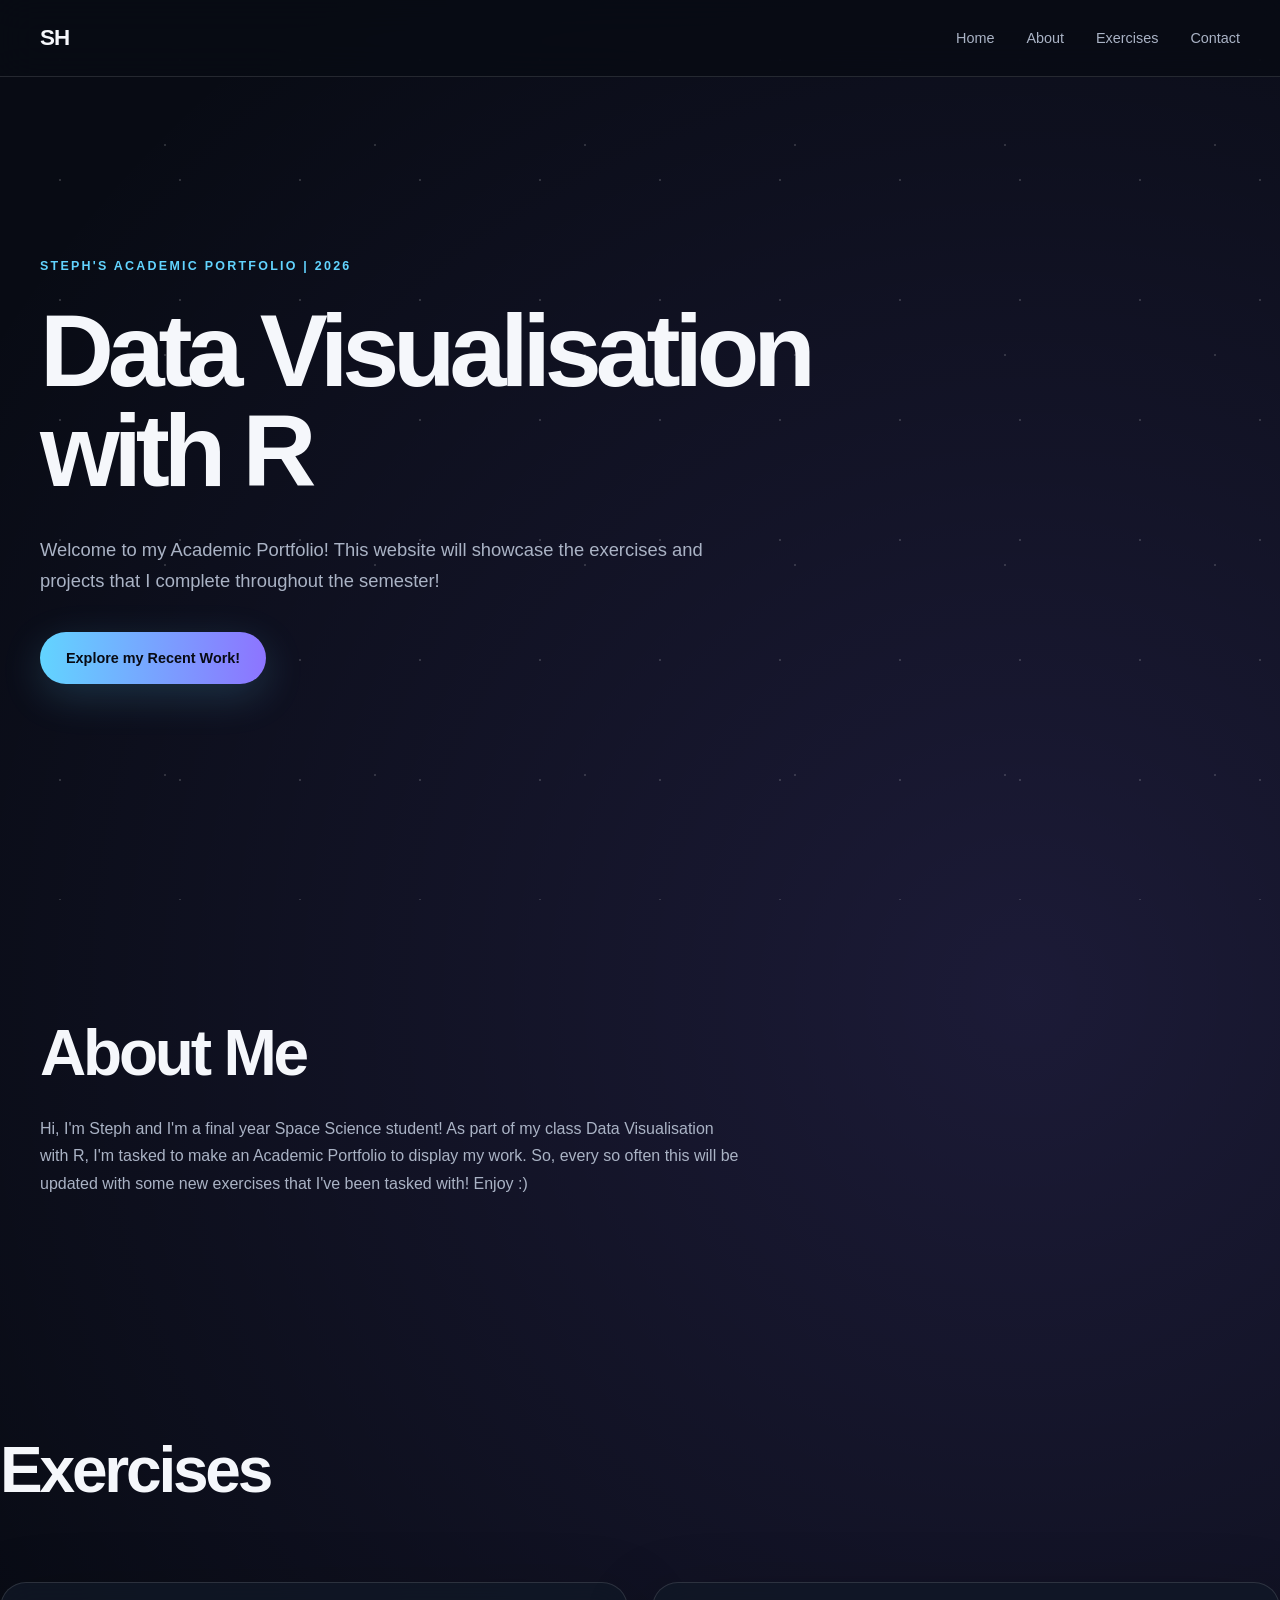
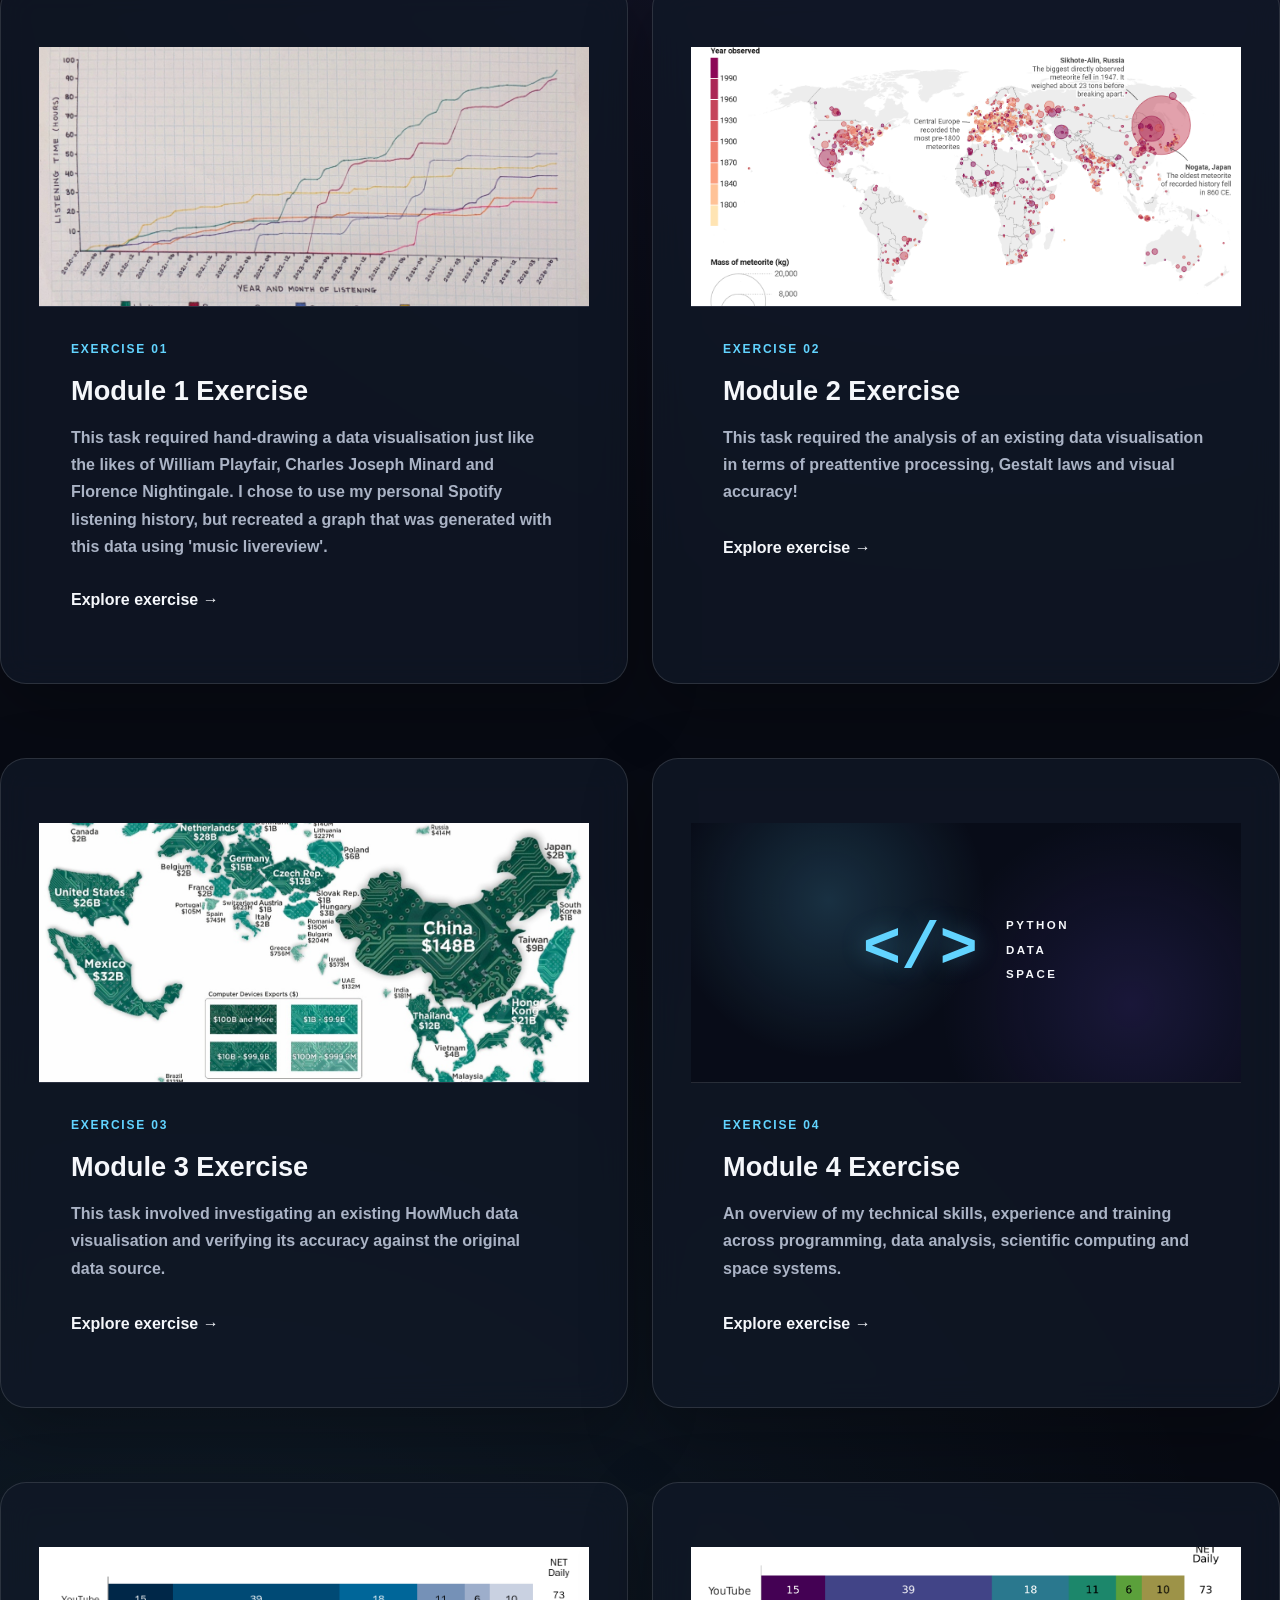
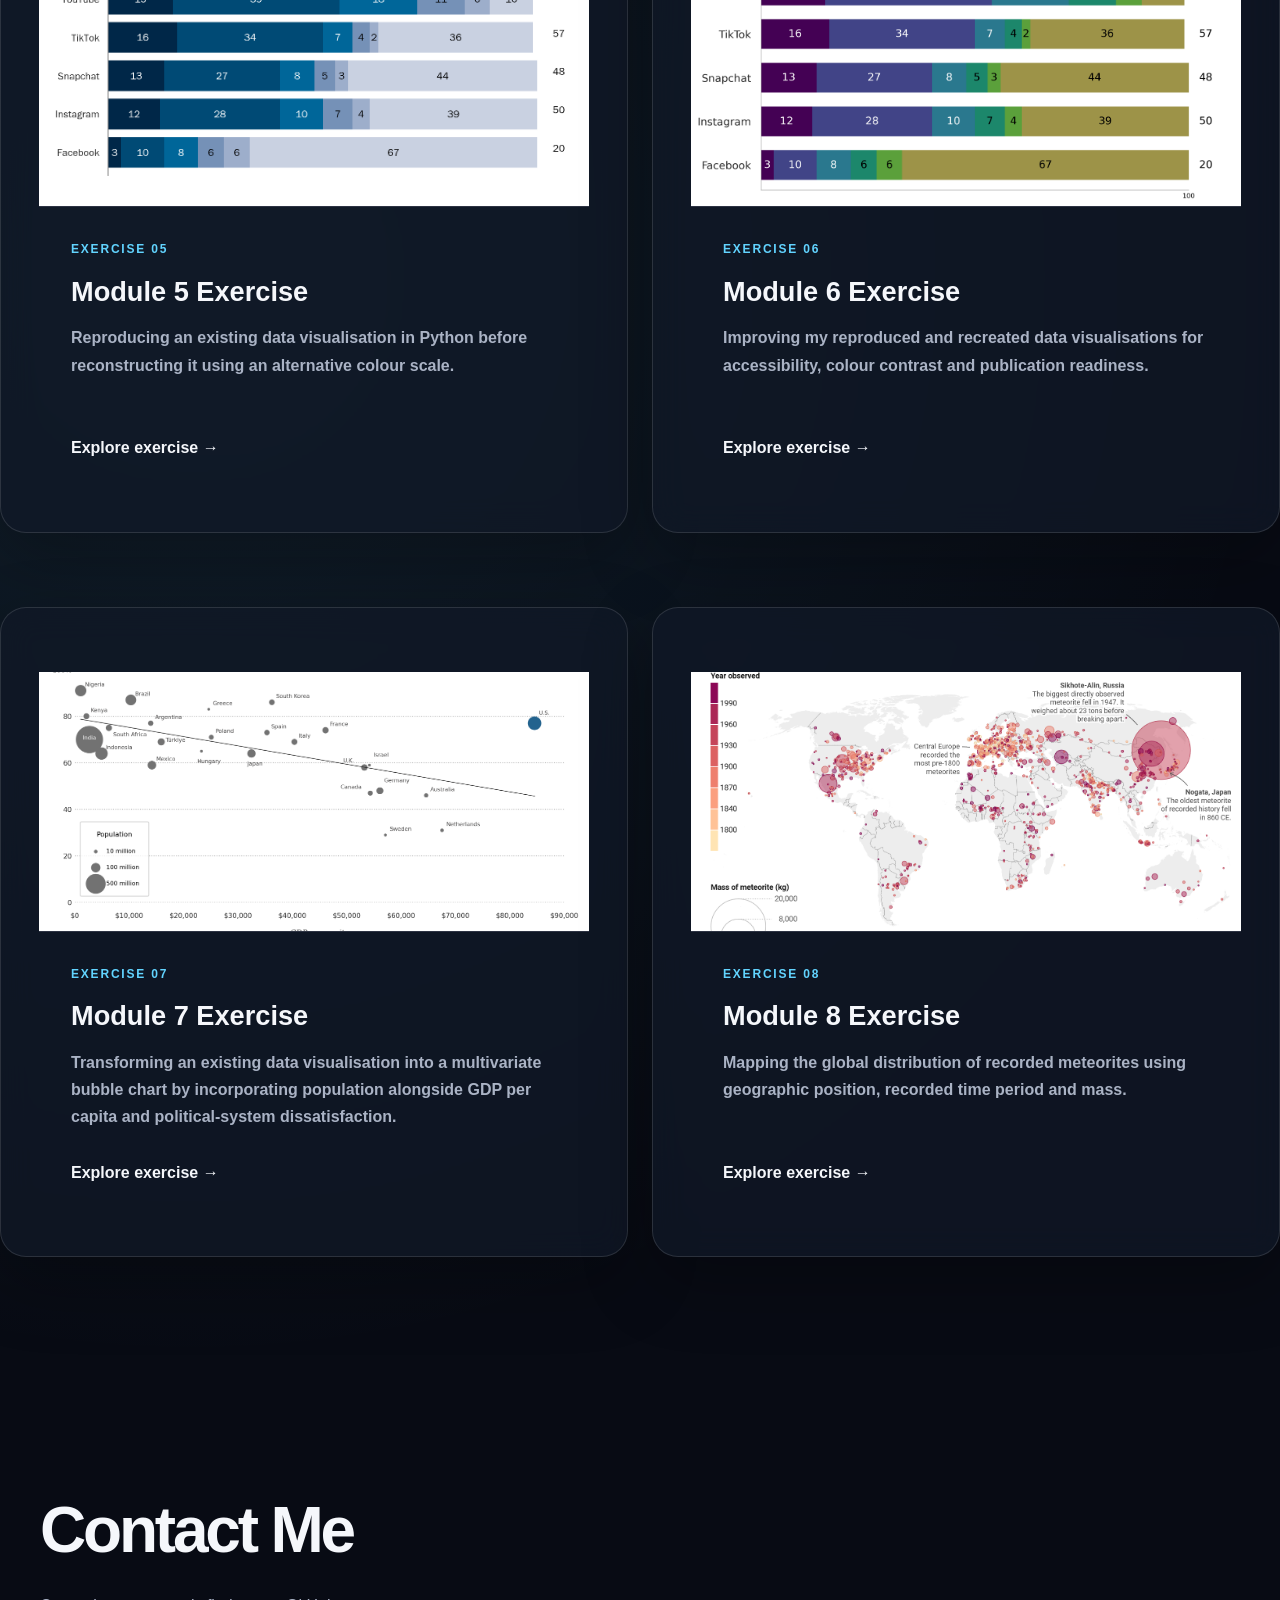
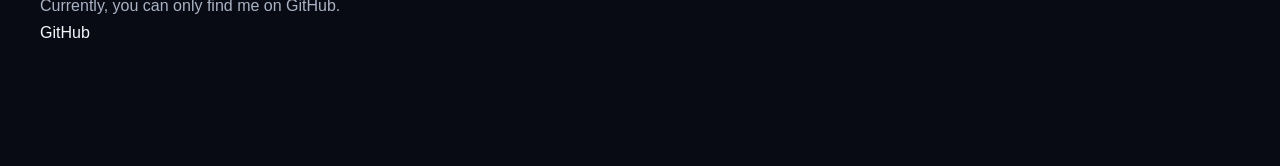
==== index.html @ d95fefd2 "fixing preview images" ====
<!DOCTYPE html>
<html lang="en">
    <head>
        <meta charset="UTF-8">

        <meta 
            name="viewport"
            content="width=device-width, initial-scale=1.0"
        >

        <meta
            name="description"
            content="Stephanie Hensley's academic portfolio"
        >

        <title>Stephanie Hensley | Academic Portfolio</title>

        <link rel="stylesheet" href="style.css">
    </head>

    <body>
        <header>
            <nav class="container">
                <a class="logo" href="#home">
                    SH <span></span>
                </a>

                <ul>
                    <li>
                        <a href="#home">Home</a>
                    </li>

                    <li>
                        <a href="#about">About</a>
                    </li>

                    <li>
                        <a href="#exercises">Exercises</a>
                    </li>

                    <li>
                        <a href="#contact">Contact</a>
                    </li>
                </ul>
            </nav>
        </header>

        <main>

            <section id="home" class="hero">
                <div class="container">
                    <p class="eyebrow">
                        Steph's Academic Portfolio | 2026
                    </p>

                    <h1>Data Visualisation with R</h1>
                    
                    <p class="hero-description">
                        Welcome to my Academic Portfolio! This website will showcase the exercises and projects that I complete throughout the semester!
                    </p>

                    <a class="primary-button" href="#exercises">
                        Explore my Recent Work!
                    </a>
                </div>
            </section>

            <section id="about">
                <div class="container">
                    <h2>About Me</h2>

                    <p>
                        Hi, I'm Steph and I'm a final year Space Science student! As part of my class
                        Data Visualisation with R, I'm tasked to make an Academic Portfolio to display
                        my work. So, every so often this will be updated with some new exercises that
                        I've been tasked with! Enjoy :)
                    </p>
                </div>
            </section>

            
            <section id="exercises">
                <h2 class="exercise-heading">
                    Exercises
                </h2>
                
                <div class="exercise-grid">

                    <article class="exercise-card">
                        <a
                            class="exercise-card-link"
                            href="exercises/exercise-one.html"
                        >
                            <div class="exercise-preview preview-one">
                                <img src="images/Drawn_Visualisation.jpg">
                            </div>

                            <div class="exercise-content">
                                <p class="exercise-number">
                                    Exercise 01
                                </p>

                                <h3>Module 1 Exercise</h3>

                                <p>
                                    This task required hand-drawing a data visualisation just like the likes of
                                    William Playfair, Charles Joseph Minard and Florence Nightingale. I chose to
                                    use my personal Spotify listening history, but recreated a graph that was
                                    generated with this data using 'music livereview'. 
                                </p>

                                <span class="exercise-link">
                                    Explore exercise →
                                </span>
                            </div>
                        </a>
                    </article>


                    <article class="exercise-card">
                        <a
                            class="exercise-card-link"
                            href="exercises/exercise-two.html"
                        >
                            <div class="exercise-preview preview-two">
                                <img src="images/Meteor_Map_Screenshot.png">
                            </div>

                            <div class="exercise-content">
                                <p class="exercise-number">
                                    Exercise 02
                                </p>

                                <h3>Module 2 Exercise</h3>

                                <p>
                                    This task required the analysis of an existing
                                    data visualisation in terms of preattentive processing,
                                    Gestalt laws and visual accuracy!
                                </p>

                                <span class="exercise-link">
                                    Explore exercise →
                                </span>
                            </div>
                        </a>
                    </article>
                    <article class="exercise-card">
                        <a
                            class="exercise-card-link"
                            href="exercises/exercise-three.html"
                        >
                            <div class="exercise-preview preview-three">
                                <img
                                    src="images/HowMuchDV.png"
                                    alt="Preview of the HowMuch data visualisation"
                                >
                            </div>

                            <div class="exercise-content">
                                <p class="exercise-number">
                                    Exercise 03
                                </p>

                                <h3>
                                    Module 3 Exercise
                                </h3>

                                <p>
                                    This task involved investigating an existing
                                    HowMuch data visualisation and verifying its
                                    accuracy against the original data source.
                                </p>

                                <span class="exercise-link">
                                    Explore exercise →
                                </span>
                            </div>
                        </a>
                    </article>
                    <!-- Exercise 04 -->
                    <article class="exercise-card">
                        <a
                            class="exercise-card-link"
                            href="exercises/exercise-four.html"
                        >
                            <div class="exercise-preview preview-four">
                                <div class="skills-preview">
                                    <span class="skills-preview-code">&lt;/&gt;</span>

                                    <div class="skills-preview-text">
                                        <span>PYTHON</span>
                                        <span>DATA</span>
                                        <span>SPACE</span>
                                    </div>
                                </div>
                            </div>

                            <div class="exercise-content">
                                <p class="exercise-number">
                                    Exercise 04
                                </p>

                                <h3>
                                    Module 4 Exercise
                                </h3>

                                <p>
                                    An overview of my technical skills, experience and
                                    training across programming, data analysis, scientific
                                    computing and space systems.
                                </p>

                                <span class="exercise-link">
                                    Explore exercise →
                                </span>
                            </div>
                        </a>
                    </article>
                    <article class="exercise-card">

                        <a
                            class="exercise-card-link"
                            href="exercises/exercise-five.html"
                        >

                            <div class="exercise-preview preview-five">

                                <img
                                    src="images/PEW_original.png"
                                    alt="Preview of my Module 5 visualisation reproduction"
                                >

                            </div>


                            <div class="exercise-content">

                                <p class="exercise-number">
                                    Exercise 05
                                </p>

                                <h3>
                                    Module 5 Exercise
                                </h3>

                                <p>
                                    Reproducing an existing data visualisation in Python
                                    before reconstructing it using an alternative colour
                                    scale.
                                </p>

                                <span class="exercise-link">
                                    Explore exercise →
                                </span>

                            </div>

                        </a>

                    </article>

                    <!-- Exercise 06 -->

                    <article class="exercise-card">

                        <a
                            class="exercise-card-link"
                            href="exercises/exercise-six.html"
                        >

                            <div class="exercise-preview preview-six">

                                <img
                                    src="images/PEW_recreation_improved.png"
                                    alt="Preview of my improved accessible data visualisation"
                                >

                            </div>


                            <div class="exercise-content">

                                <p class="exercise-number">
                                    Exercise 06
                                </p>

                                <h3>
                                    Module 6 Exercise
                                </h3>

                                <p>
                                    Improving my reproduced and recreated data visualisations
                                    for accessibility, colour contrast and publication readiness.
                                </p>

                                <span class="exercise-link">
                                    Explore exercise →
                                </span>

                            </div>

                        </a>

                    </article>

                    <!-- Exercise 07 -->

                    <article class="exercise-card">

                        <a
                            class="exercise-card-link"
                            href="exercises/exercise-seven.html"
                        >

                            <div class="exercise-preview preview-seven">

                                <img
                                    src="images/master_multivariate.png"
                                    alt="Preview of my multivariate data visualisation"
                                >

                            </div>


                            <div class="exercise-content">

                                <p class="exercise-number">
                                    Exercise 07
                                </p>

                                <h3>
                                    Module 7 Exercise
                                </h3>

                                <p>
                                    Transforming an existing data visualisation into a
                                    multivariate bubble chart by incorporating population
                                    alongside GDP per capita and political-system dissatisfaction.
                                </p>

                                <span class="exercise-link">
                                    Explore exercise →
                                </span>

                            </div>

                        </a>

                    </article>
                                        <!-- Exercise 08 -->

                    <article class="exercise-card">

                        <a
                            class="exercise-card-link"
                            href="exercises/exercise-eight.html"
                        >

                            <div class="exercise-preview preview-eight">

                                <img
                                    src="images/Meteor_Map_Screenshot.png"
                                    alt="Preview of my global meteorite spatial visualisation"
                                >

                            </div>


                            <div class="exercise-content">

                                <p class="exercise-number">
                                    Exercise 08
                                </p>

                                <h3>
                                    Module 8 Exercise
                                </h3>

                                <p>
                                    Mapping the global distribution of recorded meteorites
                                    using geographic position, recorded time period and mass.
                                </p>

                                <span class="exercise-link">
                                    Explore exercise →
                                </span>

                            </div>

                        </a>

                    </article>

                </div>
            </section>

            <section id="contact">
                <div class="container">
                    <h2>Contact Me</h2>

                    <p>
                        Currently, you can only find me on GitHub.
                    </p>

                    <a href="#">
                        GitHub
                    </a>
                </div>
            </section>
        </main>
    </body>
</html>
---- style.css ----
:root {
    --background: #080b14;
    --background-light: #101729;
    --card-background: rgba(17, 24, 39, 0.75);

    --text-primary: #f5f7fb;
    --text-secondary: #aab3c5;

    --accent-blue: #62d4ff;
    --accent-purple: #8d74ff;

    --border: rgba(255, 255, 255, 0.12);

    --maximum-width: 1200px;
}

* {
    box-sizing: border-box;
    margin: 0;
    padding: 0;
}

html {
    scroll-behavior: smooth;
}

body {
    min-height: 100vh;

    background:
        radial-gradient(
            circle at 80% 20%,
            rgba(141, 116, 255, 0.15),
            transparent 30%
        ),
        radial-gradient(
            circle at 15% 70%,
            rgba(98, 212, 255, 0.10),
            transparent 30%
        ),
        var(--background);
    
    color: var(--text-primary);

    font-family:
        Arial,
        Helvetica,
        sans-serif;
    
    line-height: 1.7;
}

p {
    color: var(--text-secondary);
}

a {
    color: inherit;
    text-decoration: none;
}

.container {
    width: min(
        calc(100% - 40px),
        var(--maximum-width)
    );

    margin-left: auto;
    margin-right: auto;
}

header {
    position: fixed;

    top: 0;
    left: 0;
    right: 0;

    z-index: 1000;

    border-bottom: 1px solid var(--border);

    background: rgba(8, 11, 20, 0.82);

    backdrop-filter: blur(18px);
}

nav {
    display: flex;

    min-height: 76px;

    align-items: center;
    justify-content: space-between;
}

.logo {
    font-size: 1.4rem;
    font-weight: 700;
    letter-spacing: -0.04em;
}

.logo span {
    color: var(--accent-blue);
}

nav ul {
    display: flex;
    align-items: center;

    gap: 32px;

    list-style: none;
}

nav ul a {
    position: relative;
    
    color: var(--text-secondary);

    font-size: 0.9rem;
    font-weight: 500;

    transition: color 0.2s ease;
}

nav ul a:hover {
    color: var(--text-primary);
}

nav ul a::after {
    content: "";
    position: absolute;

    left: 0;
    bottom: -8px;

    width: 100%;
    height: 2px;

    background: var(--accent-blue);

    transform: scaleX(0);
    transform-origin: right;

    transition: transform 0.25s ease;
}

nav ul a:hover::after {
    transform: scaleX(1);
    transform-origin: left;
}

.hero {
    display: flex;

    min-height: 100vh;

    align-items: center;

    padding-top: 120px;
    padding-bottom: 80px;
}

.eyebrow {
    margin-bottom: 24px;

    color: var(--accent-blue);

    font-size: 0.78rem;
    font-weight: 700;

    letter-spacing: 0.18em;
    text-transform: uppercase;
}

.hero h1 {
    max-width: 950px;
    font-size: clamp(
        3.4rem,
        8vw,
        7.2rem
    );

    line-height: 0.98;

    letter-spacing: -0.06em;
}

.hero h1 span {
    background:
        linear-gradient(
            90deg,
            var(--accent-blue),
            var(--accent-purple)
        );
    
    background-clip: text;
    -webkit-background-clip: text;

    color: transparent;
}

.hero-description {
    max-width: 680px;

    margin-top: 32px;

    font-size: 1.15rem;
}

.primary-button {
    display: inline-flex;

    margin-top: 36px;

    min-height: 52px;

    align-items: center;
    justify-content: center;

    padding: 0 26px;
    border-radius: 999px;

    background:
        linear-gradient(
            90deg,
            var(--accent-blue),
            var(--accent-purple)
        );
    
    color: var(--background);

    font-size: 0.9rem;
    font-weight: 700;

    box-shadow:
        0 12px 40px
        rgba(98, 212, 255, 0.18);

    transition:
        transform 0.2s ease,
        box-shadow 0.2s ease;
}

.primary-button:hover {
    transform: translateY(-4px);

    box-shadow:
        0 18px 50px
        rgba(98, 212, 255, 0.3);
}

.hero::before {
    content: "";

    position: absolute;
    inset: 0;

    pointer-events: none;

    background-image:
        radial-gradient(
            circle,
            rgba(255, 255, 255, 0.85) 1px,
            transparent 1.5px
        );
    background-size: 120px 120px;

    opacity: 0.18;
}

.hero {
    position: relative;
    overflow: hidden;
}

.hero::after {
    content: "";

    position: absolute;
    inset: 0;

    pointer-events: none;

    background-image:
        radial-gradient(
            circle,
            rgba(255, 255, 255, 0.65) 1px,
            transparent 1.5px
        );
    
    background-size: 210px 210px;

    transform: translate(60px, 40px);

    opacity: 0.22;

    animation: star-drift 24s linear infinite;
}

@keyframes star-drift {
    from {
        transform: translate(60px, 40px);
    }

    to {
        transform: translate(120px, 100px);
    }
}

.hero .container {
    position: relative;
    z-index: 1;
}


section:not(.hero) {
    padding-top: 120px;
    padding-bottom: 120px;
}

section:not(.hero) h2 {
    margin-bottom: 28px;

    font-size: clamp(
        2.5rem,
        5vw,
        4.5rem
    );

    line-height: 1.05;

    letter-spacing: -0.05em;
}

section:not(.hero) .container > p {
    max-width: 700px;
}

.exercise-card {
    max-width: 700px;

    margin-top: 50px;

    padding: 38px;

    border: 1px solid var(--border);
    border-radius: 24px;

    background: var(--card-background);

    backdrop-filter: blur(16px);

    box-shadow:
        0 24px 70px
        rgba(0, 0, 0, 0.28);
    
    transition:
        transform 0.25s ease,
        border-color 0.25s ease,
        background 0.25s ease;
}

.exercise-card:hover {
    transform: translateY(-8px);

    border-color: 
        rgba(98, 212, 255, 0.45);

    background:
        rgba(22, 31, 50, 0.88);
}

.exercise-number {
    color: var(--accent-blue);

    font-size: 0.75rem;
    font-weight: 700;

    letter-spacing: 0.15em;
    text-transform: uppercase;
}

.exercise-card h3 {
    margin-top: 18px;
    margin-bottom: 18px;

    font-size: 1.8rem;
}

.exercise-card a {
    display: inline-block;

    margin-top: 26px;

    color: var(--text-primary);

    font-weight: 700;
}

.exercise-card a:hover {
    color: var(--accent-blue);
}

.exercise-page {
    padding-top: 76px;
}

@media (max-width: 700px) {
    nav {
        min-height: 68px;
    }

    nav ul {
        gap: 14px;
    }

    nav ul a {
        font-size: 0.75rem;
    }

    .hero h1 {
        font-size: clamp(
            3rem,
            15vw,
            5rem
        );
    }

    section:not(.hero) {
        padding-top: 90px;
        padding-bottom: 90px;
    }
    
    .exercise-grid {
        grid-template-columns: 1fr;
    }

    .exercise-preview {
        min-height: 220px;
    }

    .exercise-content {
        padding: 26px;
    }

    .exercise-content > p:not(.exercise-number) {
        min-height: auto;
    }

        .exercise-page-grid {
        grid-template-columns: 1fr;

        gap: 50px;
    }

    .exercise-details {
        position: static;
    }

    .exercise-hero {
        padding-top: 80px;
        padding-bottom: 70px;
    }

    .back-link {
        margin-bottom: 45px;
    }

    .exercise-section {
        padding-top: 75px;
        padding-bottom: 90px;
    }

    .exercise-image-placeholder {
        min-height: 330px;
    }

        .comparison-figure {
        max-width: 100%;
    }

    .comparison-figure img {
        max-height: 500px;
    }

    .evidence-dropdown summary {
        padding: 22px;
    }

    .evidence-content {
        padding: 8px 18px 24px;
    }

    .evidence-grid {
        grid-template-columns:
            repeat(2, minmax(0, 1fr));

        gap: 10px;
    }

    .evidence-grid img {
        height: 150px;
        border-radius: 11px;
    }
}

.exercise-grid {
    display: grid;

    grid-template-columns:
        repeat(2, minmax(0, 1fr));

    gap: 24px;

    margin-top: 50px;
}

.exercise-card {
    overflow: hidden;

    border: 1px solid var(--border);
    border-radius: 26px;

    background: var(--card-background);

    backdrop-filter: blur(16px);

    box-shadow:
        0 24px 70px
        rgba(0, 0, 0, 0.28);

    transition:
        transform 0.25s ease,
        border-color 0.25s ease,
        box-shadow 0.25s ease;
}

.exercise-card:hover {
    transform: translateY(-8px);

    border-color:
        rgba(98, 212, 255, 0.48);

    box-shadow:
        0 30px 80px
        rgba(0, 0, 0, 0.38);
}

.exercise-card-link {
    display: block;
    height: 100%;
}

.exercise-content {
    padding: 32px;
}

.exercise-content h3 {
    margin-top: 16px;
    margin-bottom: 16px;

    color: var(--text-primary);

    font-size: 1.7rem;
    line-height: 1.2;
}

.exercise-content > p:not(.exercise-number) {
    min-height: 84px;
}

.exercise-link {
    display: inline-block;

    margin-top: 26px;

    color: var(--text-primary);

    font-weight: 700;

    transition:
        color 0.2s ease,
        transform 0.2s ease;
}

.exercise-card:hover .exercise-link {
    color: var(--accent-blue);

    transform: translateX(5px);
}

.exercise-preview {
    position: relative;

    display: flex;

    min-height: 260px;

    align-items: flex-end;

    overflow: hidden;

    padding: 24px;

    border-bottom: 1px solid var(--border);
}

.exercise-preview p {
    position: relative;
    z-index: 2;

    padding: 8px 13px;

    border: 1px solid
        rgba(255, 255, 255, 0.16);

    border-radius: 999px;

    background:
        rgba(8, 11, 20, 0.68);

    color: var(--text-primary);

    font-size: 0.72rem;
    font-weight: 700;

    letter-spacing: 0.1em;
    text-transform: uppercase;

    backdrop-filter: blur(10px);
}

.preview-one {
    background:
        radial-gradient(
            circle at 30% 35%,
            rgba(98, 212, 255, 0.52),
            transparent 24%
        ),
        radial-gradient(
            circle at 70% 60%,
            rgba(141, 116, 255, 0.48),
            transparent 30%
        ),
        #101729;
}

.preview-two {
    background:
        linear-gradient(
            135deg,
            rgba(98, 212, 255, 0.18),
            transparent 45%
        ),
        linear-gradient(
            45deg,
            rgba(141, 116, 255, 0.28),
            transparent 55%
        ),
        #101729;
}

.exercise-hero {
    position: relative;

    padding-top: 110px;
    padding-bottom: 90px;

    overflow: hidden;

    border-bottom: 1px solid var(--border);

    background:
        radial-gradient(
            circle at 75% 30%,
            rgba(141, 116, 255, 0.19),
            transparent 30%
        ),
        radial-gradient(
            circle at 20% 70%,
            rgba(98, 212, 255, 0.13),
            transparent 28%
        );
}

.back-link {
    display: inline-block;

    margin-bottom: 60px;

    color: var(--text-secondary);

    font-size: 0.9rem;
    font-weight: 600;

    transition:
        color 0.2s ease,
        transform 0.2s ease;
}

.back-link:hover {
    color: var(--accent-blue);

    transform: translateX(-4px);
}

.exercise-hero h1 {
    max-width: 950px;

    font-size: clamp(
        3.2rem,
        8vw,
        6.8rem
    );

    line-height: 0.98;

    letter-spacing: -0.06em;
}

.exercise-introduction {
    max-width: 720px;

    margin-top: 30px;

    font-size: 1.15rem;
}

.exercise-section {
    padding-top: 100px;
    padding-bottom: 120px;
}

.exercise-page-grid {
    display: grid;

    grid-template-columns:
        minmax(0, 1fr)
        minmax(250px, 340px);

    gap: 80px;

    align-items: start;
}

.exercise-main-content h2 {
    margin-bottom: 22px;

    font-size: clamp(
        2rem,
        4vw,
        3rem
    );

    letter-spacing: -0.04em;
}

.exercise-main-content
h2:not(:first-child) {
    margin-top: 80px;
}

.exercise-main-content p {
    max-width: 760px;

    font-size: 1.02rem;
}

.exercise-image-placeholder {
    display: grid;

    min-height: 500px;

    margin-bottom: 34px;

    place-items: center;

    border: 1px solid var(--border);
    border-radius: 24px;

    background:
        radial-gradient(
            circle at 35% 35%,
            rgba(98, 212, 255, 0.25),
            transparent 24%
        ),
        radial-gradient(
            circle at 68% 58%,
            rgba(141, 116, 255, 0.28),
            transparent 28%
        ),
        var(--background-light);

    color: var(--text-secondary);

    text-align: center;
}

.exercise-details {
    position: sticky;
    top: 110px;

    padding: 30px;

    border: 1px solid var(--border);
    border-radius: 22px;

    background: var(--card-background);

    backdrop-filter: blur(16px);
}

.details-label {
    margin-bottom: 20px;

    color: var(--accent-blue);

    font-size: 0.73rem;
    font-weight: 700;

    letter-spacing: 0.14em;
    text-transform: uppercase;
}

.exercise-details dl > div {
    border-top: 1px solid var(--border);

    padding-top: 17px;
    padding-bottom: 17px;
}

.exercise-details dt {
    margin-bottom: 4px;

    color: var(--text-secondary);

    font-size: 0.75rem;
}

.exercise-details dd {
    color: var(--text-primary);

    font-size: 0.9rem;
}

.exercise-preview img {
    position: absolute;
    inset: 0;

    width: 100%;
    height: 100%;

    object-fit: cover;

    transition: transform 0.5s ease;
}

.exercise-preview {
    position: relative;

    display: flex;
    min-height: 260px;

    align-items: flex-end;
    overflow: hidden;

    padding: 24px;

    border-bottom: 1px solid var(--border);
}

.exercise-card:hover .exercise-preview img {
    transform: scale(1.05);
}

.exercise-preview p {
    position: relative;
    z-index: 2;
}

.exercise-figure {
    margin-bottom: 36px;
}

.exercise-figure img {
    display: block;

    width: 100%;
    height: auto;

    border: 1px solid var(--border);
    border-radius: 24px;

    box-shadow:
        0 24px 70px
        rgba(0, 0, 0, 0.3);
}

.exercise-figure figcaption {
    margin-top: 14px;

    color: var(--text-secondary);

    font-size: 0.82rem;
    line-height: 1.5;
}

.exercise-preview {
    position: relative;
    width: 100%;
    aspect-ratio: 16 / 9;

    overflow: hidden;

    border-bottom: 1px solid var(--border);
}

.exercise-preview img {
    position: absolute;
    inset: 0;

    width: 100%;
    height: 100%;

    object-fit: cover;
    object-position: center;

    transition: transform 0.5s ease;
}

.exercise-preview {
    position: relative;
    height: 220px;      /* <-- fixed height */

    overflow: hidden;

    border-bottom: 1px solid var(--border);
}

.exercise-preview img {
    width: 100%;
    height: 100%;

    object-fit: cover;
}

.exercise-figure img {

    display: block;

    width: 80%;
    max-width: 900px;

    margin: 0 auto;

    border-radius: 20px;
}

.comparison-figure {
    max-width: 760px;

    margin-top: 30px;
    margin-right: auto;
    margin-bottom: 70px;
    margin-left: auto;
}

.comparison-figure img {
    display: block;

    width: auto;
    max-width: 100%;
    max-height: 620px;

    margin-right: auto;
    margin-left: auto;

    object-fit: contain;

    border: 1px solid var(--border);
    border-radius: 20px;

    background: rgba(255, 255, 255, 0.03);

    box-shadow:
        0 20px 60px
        rgba(0, 0, 0, 0.28);
}

.evidence-dropdown {
    margin-top: 80px;

    overflow: hidden;

    border: 1px solid var(--border);
    border-radius: 24px;

    background: var(--card-background);

    backdrop-filter: blur(16px);

    transition:
        border-color 0.25s ease,
        background 0.25s ease;
}

.evidence-dropdown[open] {
    border-color: rgba(98, 212, 255, 0.4);

    background: rgba(17, 24, 39, 0.92);
}

.evidence-dropdown summary {
    display: flex;

    align-items: center;
    justify-content: space-between;

    gap: 20px;

    padding: 26px 30px;

    color: var(--text-primary);

    font-size: 1.05rem;
    font-weight: 700;

    cursor: pointer;
    list-style: none;

    transition:
        color 0.2s ease,
        background 0.2s ease;
}

.evidence-dropdown summary:hover {
    color: var(--accent-blue);

    background: rgba(255, 255, 255, 0.025);
}

.evidence-dropdown summary::-webkit-details-marker {
    display: none;
}

.dropdown-icon {
    color: var(--accent-blue);

    font-size: 1.6rem;
    font-weight: 400;
    line-height: 1;

    transition: transform 0.25s ease;
}

.evidence-dropdown[open] .dropdown-icon {
    transform: rotate(45deg);
}

.evidence-content {
    padding: 10px 30px 34px;

    border-top: 1px solid var(--border);
}

.evidence-introduction {
    max-width: 700px;

    margin-top: 24px;
    margin-bottom: 30px;
}

.evidence-grid {
    display: grid;

    grid-template-columns:
        repeat(3, minmax(0, 1fr));

    gap: 14px;
}

.evidence-grid img {
    display: block;

    width: 100%;
    height: 190px;

    object-fit: cover;
    object-position: center;

    border: 1px solid var(--border);
    border-radius: 14px;

    background: var(--background-light);

    cursor: pointer;

    transition:
        transform 0.22s ease,
        border-color 0.22s ease,
        box-shadow 0.22s ease;
}

.evidence-grid img:hover {
    transform: translateY(-4px) scale(1.015);

    border-color: rgba(98, 212, 255, 0.45);

    box-shadow:
        0 14px 35px
        rgba(0, 0, 0, 0.3);
}

.comparison-figure {
    margin-top: 30px;
    margin-right: auto;
    margin-bottom: 70px;
    margin-left: auto;
}

.comparison-figure img {
    display: block;

    width: auto;
    max-width: 100%;
    height: auto;

    margin-right: auto;
    margin-left: auto;

    object-fit: contain;

    border: 1px solid var(--border);
    border-radius: 18px;

    background: rgba(255, 255, 255, 0.03);

    box-shadow:
        0 18px 50px
        rgba(0, 0, 0, 0.25);
}

/* Smaller original chart */
.original-figure {
    max-width: 520px;
}

/* Your recreation can remain slightly larger */
.recreation-figure {
    max-width: 700px;
}

.evidence-grid {
    display: flex;

    gap: 10px;

    overflow-x: auto;
    overflow-y: hidden;

    padding-top: 8px;
    padding-bottom: 16px;

    scroll-behavior: smooth;
}

.evidence-grid img {
    display: block;

    flex: 0 0 105px;

    width: 105px;
    height: 105px;

    object-fit: cover;
    object-position: center;

    border: 1px solid var(--border);
    border-radius: 10px;

    background: var(--background-light);

    cursor: pointer;

    transition:
        transform 0.2s ease,
        border-color 0.2s ease,
        box-shadow 0.2s ease;
}

.evidence-grid img:hover {
    transform: translateY(-4px) scale(1.04);

    border-color: rgba(98, 212, 255, 0.5);

    box-shadow:
        0 12px 28px
        rgba(0, 0, 0, 0.32);
}

.evidence-grid::-webkit-scrollbar {
    height: 8px;
}

.evidence-grid::-webkit-scrollbar-track {
    border-radius: 999px;
    background: rgba(255, 255, 255, 0.05);
}

.evidence-grid::-webkit-scrollbar-thumb {
    border-radius: 999px;
    background:
        linear-gradient(
            90deg,
            var(--accent-blue),
            var(--accent-purple)
        );
}

.evidence-dropdown {
    margin-top: 130px;
    margin-bottom: 60px;

    overflow: hidden;

    border: 1px solid rgba(98, 212, 255, 0.3);
    border-radius: 28px;

    background:
        linear-gradient(
            135deg,
            rgba(98, 212, 255, 0.08),
            rgba(141, 116, 255, 0.08)
        ),
        var(--card-background);

    box-shadow:
        0 24px 70px
        rgba(0, 0, 0, 0.3);

    backdrop-filter: blur(18px);

    transition:
        border-color 0.25s ease,
        box-shadow 0.25s ease,
        transform 0.25s ease;
}

.evidence-dropdown:hover {
    border-color: rgba(98, 212, 255, 0.55);

    box-shadow:
        0 28px 80px
        rgba(0, 0, 0, 0.38);
}

.evidence-dropdown[open] {
    border-color: rgba(98, 212, 255, 0.6);

    box-shadow:
        0 30px 90px
        rgba(0, 0, 0, 0.42);
}

.evidence-dropdown summary {
    display: flex;

    min-height: 92px;

    align-items: center;
    justify-content: space-between;

    gap: 24px;

    padding: 28px 36px;

    color: var(--text-primary);

    font-size: 1.2rem;
    font-weight: 700;

    letter-spacing: -0.01em;

    cursor: pointer;
    list-style: none;

    transition:
        color 0.2s ease,
        background 0.2s ease;
}

.evidence-dropdown summary:hover {
    color: var(--accent-blue);

    background: rgba(255, 255, 255, 0.035);
}

.evidence-dropdown summary::-webkit-details-marker {
    display: none;
}

.dropdown-icon {
    display: grid;

    flex: 0 0 46px;

    width: 46px;
    height: 46px;

    place-items: center;

    border: 1px solid rgba(98, 212, 255, 0.35);
    border-radius: 50%;

    background: rgba(98, 212, 255, 0.08);

    color: var(--accent-blue);

    font-size: 1.8rem;
    font-weight: 300;
    line-height: 1;

    transition:
        transform 0.25s ease,
        background 0.25s ease;
}

.evidence-dropdown[open] .dropdown-icon {
    transform: rotate(45deg);

    background: rgba(98, 212, 255, 0.16);
}

.evidence-content {
    padding: 28px 36px 36px;

    border-top: 1px solid var(--border);
}

.evidence-introduction {
    max-width: 700px;

    margin-bottom: 28px;
}

.exercise-details a {
    color: var(--accent-blue);

    text-decoration: underline;

    overflow-wrap: anywhere;
    word-break: break-word;

    display: inline-block;
    max-width: 100%;
}

.exercise-details {
    overflow-wrap: anywhere;
}

.lightbox {

    display: none;

    position: fixed;

    inset: 0;

    z-index: 5000;

    background: rgba(0,0,0,0.9);

    justify-content: center;
    align-items: center;

    padding: 40px;
}

.lightbox.open {
    display: flex;
}

.lightbox img {

    max-width: 90vw;
    max-height: 90vh;

    border-radius: 16px;

    box-shadow:
        0 30px 90px rgba(0,0,0,0.6);
}

#lightbox-close {

    position: absolute;

    top: 25px;
    right: 40px;

    color: white;

    font-size: 3rem;

    cursor: pointer;

    transition: color .2s;
}

#lightbox-close:hover {
    color: var(--accent-blue);
}

.original-figure {
    width: 100%;
    max-width: 900px;

    margin-top: 40px;
    margin-right: auto;
    margin-bottom: 80px;
    margin-left: auto;
}

.original-figure img {
    display: block;

    width: 100%;
    height: auto;

    border: 1px solid var(--border);
    border-radius: 20px;

    cursor: zoom-in;

    box-shadow:
        0 22px 60px
        rgba(0, 0, 0, 0.3);

    transition:
        transform 0.25s ease,
        border-color 0.25s ease,
        box-shadow 0.25s ease;
}

.original-figure img:hover {
    transform: scale(1.015);

    border-color: rgba(98, 212, 255, 0.5);

    box-shadow:
        0 28px 75px
        rgba(0, 0, 0, 0.4);
}

.original-figure {
    width: 100%;
    max-width: none;

    margin: 40px 0 80px;
}

.original-figure img {
    display: block;

    width: 100%;
    max-width: 1000px;

    height: auto;

    margin: 0 auto;

    border-radius: 20px;
}

.map-figure img {
    cursor: zoom-in;

    transition:
        transform 0.25s ease,
        border-color 0.25s ease,
        box-shadow 0.25s ease;
}

.map-figure img:hover {
    transform: scale(1.015);

    border-color: rgba(98, 212, 255, 0.5);

    box-shadow:
        0 28px 75px
        rgba(0, 0, 0, 0.4);
}

#exercises {
    padding-top: 120px;
    padding-bottom: 120px;
}

.exercises-heading {
    margin-bottom: 18px;

    color: var(--text-primary);

    font-size: clamp(2.8rem, 5vw, 4.8rem);
    line-height: 1.05;

    letter-spacing: -0.05em;
}

.exercises-introduction {
    max-width: 680px;
    margin-bottom: 55px;

    font-size: 1.05rem;
}

.exercise-grid {
    margin-top: 0;
}
.exercises-heading {
    margin-bottom: 20px;

    font-size: clamp(3rem, 6vw, 5rem);

    line-height: 1;

    letter-spacing: -0.05em;
}

.recreation-figure {
    width: 100%;
    max-width: 1000px;

    margin: 40px auto 80px;
}

.recreation-figure img {
    display: block;

    width: 100%;
    height: auto;

    border: 1px solid var(--border);
    border-radius: 20px;

    cursor: zoom-in;

    box-shadow:
        0 22px 60px
        rgba(0, 0, 0, 0.3);

    transition:
        transform 0.25s ease,
        border-color 0.25s ease,
        box-shadow 0.25s ease;
}

.recreation-figure img:hover {
    transform: scale(1.015);

    border-color: rgba(98, 212, 255, 0.5);

    box-shadow:
        0 28px 75px
        rgba(0, 0, 0, 0.4);
}

.exercise-preview {
    position: relative;

    width: 100%;
    height: 260px;

    overflow: hidden;

    border-bottom: 1px solid var(--border);

    background: var(--background-light);
}

.exercise-preview img {
    position: absolute;
    inset: 0;

    display: block;

    width: 100%;
    height: 100%;

    object-fit: cover;
    object-position: center;

    transition: transform 0.5s ease;
}

.exercise-preview p {
    position: absolute;
    z-index: 2;

    left: 24px;
    bottom: 24px;

    padding: 8px 13px;

    border: 1px solid rgba(255, 255, 255, 0.16);
    border-radius: 999px;

    background: rgba(8, 11, 20, 0.74);

    color: var(--text-primary);

    font-size: 0.72rem;
    font-weight: 700;

    letter-spacing: 0.1em;
    text-transform: uppercase;

    backdrop-filter: blur(10px);
}

.exercise-card-link {
    display: flex;
    height: 100%;
    flex-direction: column;
}

.exercise-content {
    display: flex;
    flex: 1;
    flex-direction: column;
}

.exercise-link {
    margin-top: auto;
    padding-top: 26px;
}

/* =========================================
   EXERCISE TABLES
   ========================================= */

.table-wrapper {
    width: 100%;
    margin: 35px 0 45px;

    overflow: hidden;

    border: 1px solid var(--border);
    border-radius: 18px;

    background: rgba(255, 255, 255, 0.02);
}

.exercise-table {
    width: 100%;

    border-collapse: collapse;

    text-align: left;
}

.exercise-table th {
    padding: 20px 22px;

    border-bottom: 1px solid var(--border);

    background: rgba(98, 212, 255, 0.06);

    color: #62d4ff;

    font-size: 0.78rem;
    font-weight: 700;

    letter-spacing: 0.1em;
    text-transform: uppercase;
}

.exercise-table td {
    padding: 18px 22px;

    border-bottom: 1px solid rgba(255, 255, 255, 0.08);

    color: var(--text-secondary);

    line-height: 1.6;
}

.exercise-table tbody tr:last-child td {
    border-bottom: none;
}

.exercise-table tbody tr {
    transition: background 0.2s ease;
}

.exercise-table tbody tr:hover {
    background: rgba(98, 212, 255, 0.035);
}

.skill-stars {
    white-space: nowrap;

    color: var(--accent-blue);

    font-size: 1.05rem;
    letter-spacing: 2px;
}

/* =========================================
   EXERCISE 04 PREVIEW
   ========================================= */

.preview-four {
    position: relative;

    display: flex;
    align-items: center;
    justify-content: center;

    overflow: hidden;

    background:
        radial-gradient(
            circle at 25% 30%,
            rgba(98, 212, 255, 0.18),
            transparent 35%
        ),
        radial-gradient(
            circle at 80% 70%,
            rgba(130, 90, 255, 0.14),
            transparent 40%
        ),
        #080c18;
}

.skills-preview {
    display: flex;

    align-items: center;

    gap: 28px;

    transform: translateY(-2px);
}

.skills-preview-code {
    color: var(--accent-blue);

    font-family: monospace;
    font-size: 4rem;
    font-weight: 700;

    text-shadow:
        0 0 25px
        rgba(98, 212, 255, 0.35);
}

.skills-preview-text {
    display: flex;
    flex-direction: column;

    gap: 5px;

    color: var(--text-primary);

    font-size: 0.72rem;
    font-weight: 700;

    letter-spacing: 0.22em;
}

/* =========================================
   DATACAMP TRAINING
   ========================================= */

.datacamp-section {
    margin-top: 80px;
}

.datacamp-intro {
    max-width: 850px;
    margin-bottom: 35px;
}


/* COURSE CARD */

.datacamp-course {
    margin-bottom: 30px;
    padding: 32px;

    border: 1px solid var(--border);
    border-radius: 20px;

    background: rgba(255, 255, 255, 0.025);

    transition:
        border-color 0.25s ease,
        transform 0.25s ease,
        box-shadow 0.25s ease;
}

.datacamp-course:hover {
    transform: translateY(-3px);

    border-color: rgba(98, 212, 255, 0.35);

    box-shadow:
        0 18px 45px
        rgba(0, 0, 0, 0.18);
}


/* HEADER */

.datacamp-course-header {
    display: flex;
    justify-content: space-between;
    align-items: flex-start;

    gap: 30px;

    margin-bottom: 22px;
}

.datacamp-label {
    margin: 0 0 7px;

    color: var(--accent-blue);

    font-size: 0.72rem;
    font-weight: 700;

    letter-spacing: 0.13em;
    text-transform: uppercase;
}

.datacamp-course h3 {
    margin: 0;

    font-size: 1.45rem;
    line-height: 1.3;

    color: var(--text-primary);
}


/* COMPLETED BADGE */

.datacamp-status {
    flex-shrink: 0;

    padding: 8px 14px;

    border: 1px solid rgba(98, 212, 255, 0.3);
    border-radius: 50px;

    background: rgba(98, 212, 255, 0.08);

    color: var(--accent-blue);

    font-size: 0.75rem;
    font-weight: 700;

    letter-spacing: 0.05em;
}


/* DESCRIPTION */

.datacamp-description {
    margin: 0 0 22px;

    color: var(--text-secondary);
}


/* SKILL TAGS */

.datacamp-skills {
    display: flex;
    flex-wrap: wrap;

    gap: 9px;

    margin-bottom: 28px;
}

.datacamp-skills span {
    padding: 7px 11px;

    border: 1px solid rgba(255, 255, 255, 0.1);
    border-radius: 7px;

    background: rgba(255, 255, 255, 0.035);

    color: var(--text-secondary);

    font-size: 0.78rem;
    font-weight: 500;
}


/* EVIDENCE AREA */

.datacamp-evidence {
    display: flex;
    align-items: center;
    justify-content: space-between;

    gap: 25px;

    padding-top: 20px;

    border-top: 1px solid var(--border);
}

.datacamp-evidence p {
    margin: 0;
}

.datacamp-evidence .evidence-label {
    margin-bottom: 3px;

    color: var(--text-secondary);

    font-size: 0.7rem;
    font-weight: 700;

    letter-spacing: 0.12em;
    text-transform: uppercase;
}

.datacamp-evidence a {
    flex-shrink: 0;

    color: var(--accent-blue);

    font-weight: 600;

    text-decoration: none;
}

.datacamp-evidence a:hover {
    text-decoration: underline;
}

/* =========================================
   MODULE 5 DATA CARD
   ========================================= */

.data-card-table {
    width: 100%;
    table-layout: fixed;
}

.data-card-table th {
    width: 150px;

    color: var(--accent-blue);

    font-size: 0.8rem;
    font-weight: 700;

    letter-spacing: 0.05em;
    text-transform: uppercase;

    vertical-align: top;
}

.data-card-table td {
    line-height: 1.7;
    vertical-align: top;
}

.data-card-table ul {
    margin: 0;
    padding-left: 20px;
}

.data-card-table li {
    margin-bottom: 12px;
}

.data-card-table li:last-child {
    margin-bottom: 0;
}

.data-card-table a {
    color: var(--accent-blue);

    overflow-wrap: anywhere;
    word-break: break-word;
}

/* =========================================
   MODULE 6
   ========================================= */


/* Side-by-side original / improved layout */

.visualisation-comparison {
    display: grid;
    grid-template-columns: repeat(2, minmax(0, 1fr));
    gap: 24px;

    margin: 28px 0 65px;
}


/* Reproduction / Recreation heading */

.comparison-heading {
    margin-top: 45px;
    margin-bottom: 0;

    color: var(--text-primary);
    font-size: 1.35rem;
}


/* Individual comparison cards */

.comparison-figure {
    min-width: 0;
    margin: 0;
    padding: 16px;

    border: 1px solid var(--border);
    border-radius: 18px;

    background: rgba(255, 255, 255, 0.025);
}


/* Original / Improved labels */

.comparison-label {
    display: inline-block;

    margin: 0 0 14px;
    padding: 6px 11px;

    border: 1px solid var(--border);
    border-radius: 50px;

    color: var(--text-secondary);

    font-size: 0.7rem;
    font-weight: 700;

    letter-spacing: 0.1em;
    text-transform: uppercase;
}


.improved-label {
    color: var(--accent-blue);

    border-color: rgba(98, 212, 255, 0.35);
    background: rgba(98, 212, 255, 0.08);
}


/* Images */

.comparison-figure img {
    display: block;

    width: 100%;
    height: auto;

    border: 1px solid var(--border);
    border-radius: 12px;

    cursor: zoom-in;

    transition:
        transform 0.25s ease,
        border-color 0.25s ease;
}


.comparison-figure img:hover {
    transform: scale(1.015);

    border-color: rgba(98, 212, 255, 0.45);
}


/* Captions */

.comparison-figure figcaption {
    margin-top: 14px;

    color: var(--text-secondary);

    font-size: 0.78rem;
    line-height: 1.6;
}


/* =========================================
   REFLECTION BOXES
   ========================================= */

.module-six-reflection {
    margin: 25px 0;
    padding: 28px 30px;

    border-left: 3px solid var(--accent-blue);
    border-radius: 0 16px 16px 0;

    background: rgba(98, 212, 255, 0.045);
}


.module-six-reflection h3 {
    margin-top: 0;
    margin-bottom: 16px;

    color: var(--text-primary);
}


.module-six-reflection ul {
    margin: 0;
    padding-left: 22px;
}


.module-six-reflection li {
    margin-bottom: 12px;

    color: var(--text-secondary);
    line-height: 1.7;
}


.module-six-reflection li:last-child {
    margin-bottom: 0;
}


.module-six-reflection ul ul {
    margin-top: 10px;
}

/* =========================================
   MODULE 6 HOMEPAGE CARD
   ========================================= */

.preview-six {
    position: relative;
    overflow: hidden;
}

.preview-six img {
    display: block;

    width: 100%;
    height: 100%;

    object-fit: cover;

    transition: transform 0.35s ease;
}

.exercise-card:hover .preview-six img {
    transform: scale(1.03);
}

/* =========================================
   MODULE 7
   ========================================= */

.module-seven-figure {
    width: 100%;
    max-width: 950px;

    margin: 35px auto 75px;
}


.module-seven-figure img {
    display: block;

    width: 100%;
    height: auto;

    border: 1px solid var(--border);
    border-radius: 18px;

    cursor: zoom-in;

    box-shadow: 0 20px 60px rgba(0, 0, 0, 0.25);

    transition:
        transform 0.25s ease,
        border-color 0.25s ease;
}


.module-seven-figure img:hover {
    transform: scale(1.01);

    border-color: rgba(98, 212, 255, 0.45);
}


.module-seven-figure figcaption {
    margin-top: 14px;

    color: var(--text-secondary);

    font-size: 0.8rem;
    line-height: 1.6;
}


/* Notes explaining changes */

.module-seven-notes {
    margin: 28px 0 35px;
    padding: 26px 30px;

    border-left: 3px solid var(--accent-blue);
    border-radius: 0 16px 16px 0;

    background: rgba(98, 212, 255, 0.045);
}


.module-seven-notes ul {
    margin: 0;
    padding-left: 20px;
}


.module-seven-notes li {
    margin-bottom: 12px;

    color: var(--text-secondary);
    line-height: 1.7;
}


.module-seven-notes li:last-child {
    margin-bottom: 0;
}


/* Make the final multivariate visualisation
   slightly more prominent */

.multivariate-figure {
    margin-top: 40px;
    margin-bottom: 85px;
}


/* Data card subsection headings */

.data-card-table h4 {
    margin: 20px 0 10px;

    color: var(--text-primary);

    font-size: 0.9rem;
}


.data-card-table h4:first-child {
    margin-top: 0;
}

/* =========================================
   MODULE 7 HOMEPAGE CARD
   ========================================= */

.preview-seven {
    position: relative;
    overflow: hidden;
}

.preview-seven img {
    display: block;

    width: 100%;
    height: 100%;

    object-fit: cover;

    transition: transform 0.35s ease;
}

.exercise-card:hover .preview-seven img {
    transform: scale(1.03);
}

/* =========================================
   MODULE 8
   ========================================= */

.module-eight-figure {
    width: 100%;
    max-width: 1000px;

    margin: 35px auto 75px;
}


.module-eight-figure img {
    display: block;

    width: 100%;
    height: auto;

    border: 1px solid var(--border);
    border-radius: 18px;

    cursor: zoom-in;

    box-shadow: 0 20px 60px rgba(0, 0, 0, 0.25);

    transition:
        transform 0.25s ease,
        border-color 0.25s ease;
}


.module-eight-figure img:hover {
    transform: scale(1.01);

    border-color: rgba(98, 212, 255, 0.45);
}


.module-eight-figure figcaption {
    margin-top: 14px;

    color: var(--text-secondary);

    font-size: 0.8rem;
    line-height: 1.6;
}


/* Visualisation approach */

.module-eight-notes {
    margin: 28px 0 75px;
    padding: 26px 30px;

    border-left: 3px solid var(--accent-blue);
    border-radius: 0 16px 16px 0;

    background: rgba(98, 212, 255, 0.045);
}


.module-eight-notes ul {
    margin: 0;
    padding-left: 20px;
}


.module-eight-notes li {
    margin-bottom: 12px;

    color: var(--text-secondary);
    line-height: 1.7;
}


.module-eight-notes li:last-child {
    margin-bottom: 0;
}

/* =========================================
   MODULE 8 HOMEPAGE CARD
   ========================================= */

.preview-eight {
    position: relative;
    overflow: hidden;
}

.preview-eight img {
    display: block;

    width: 100%;
    height: 100%;

    object-fit: cover;

    transition: transform 0.35s ease;
}

.exercise-card:hover .preview-eight img {
    transform: scale(1.03);
}
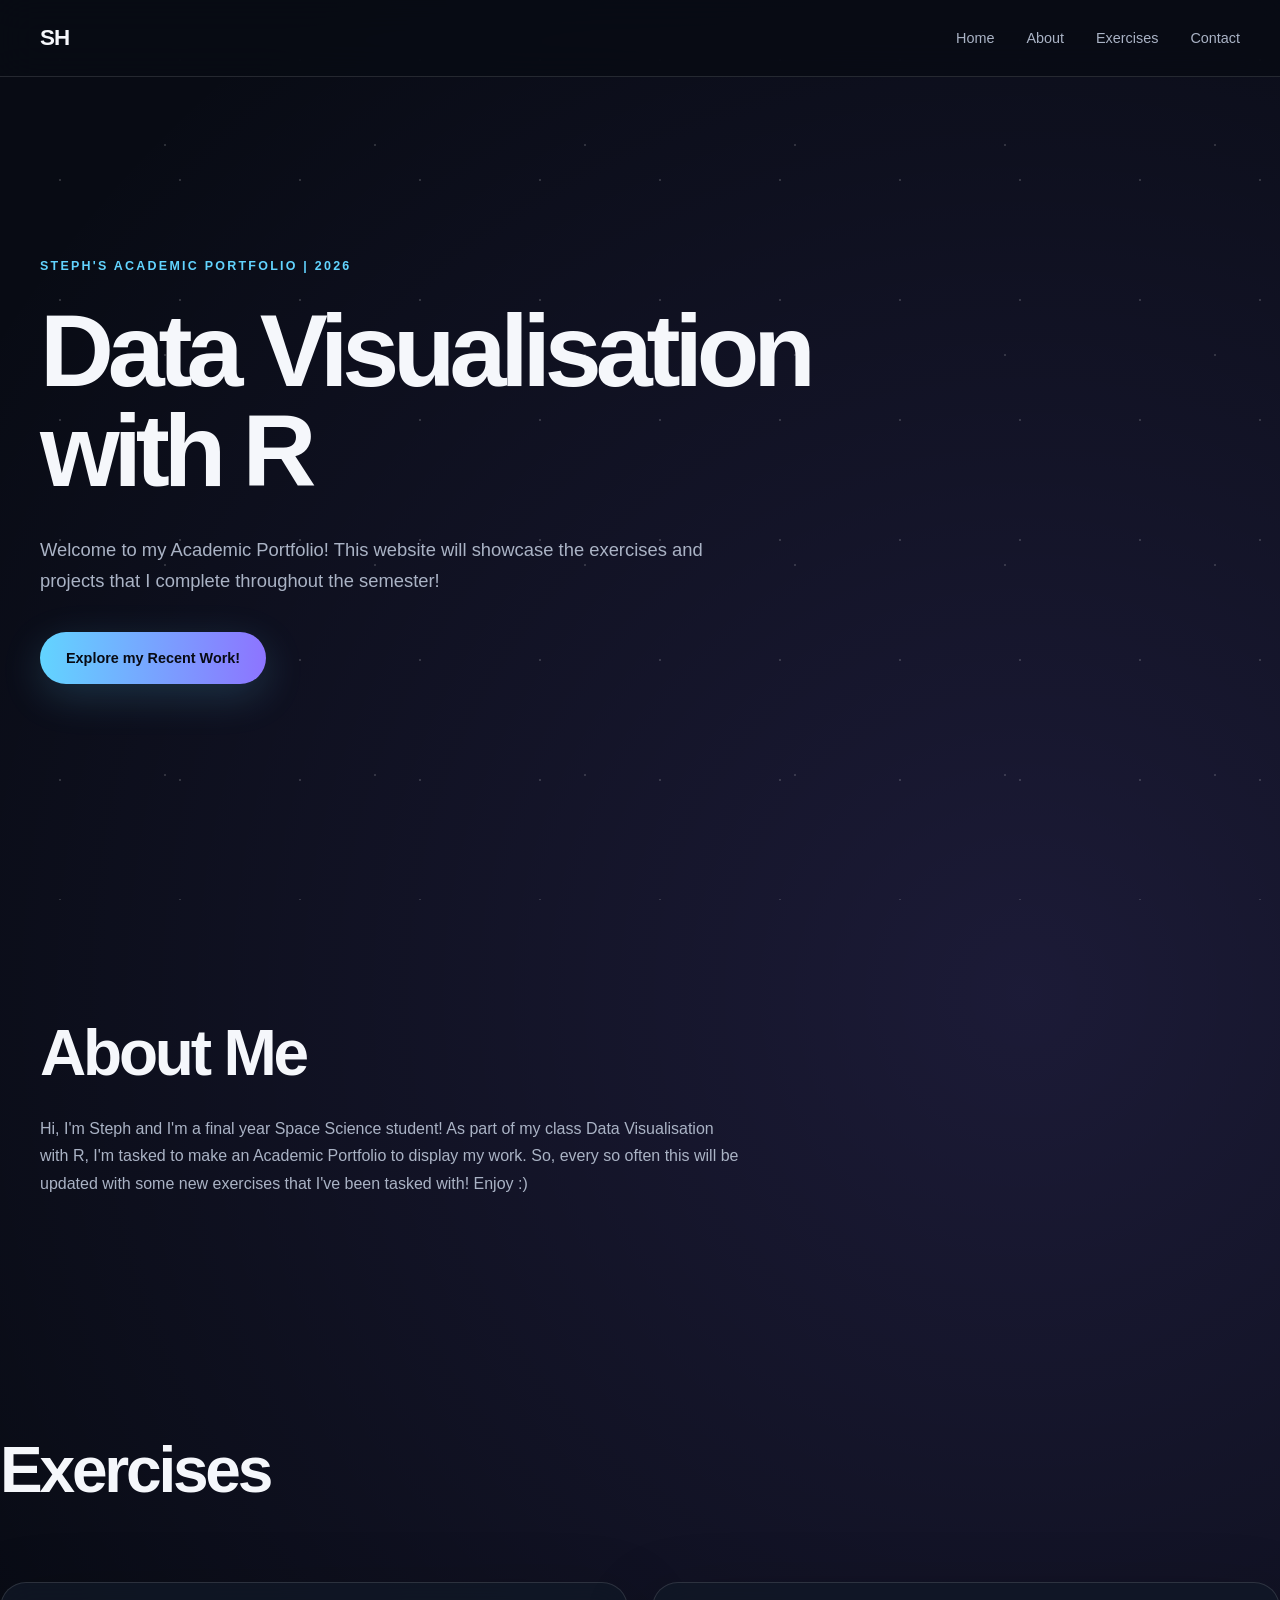
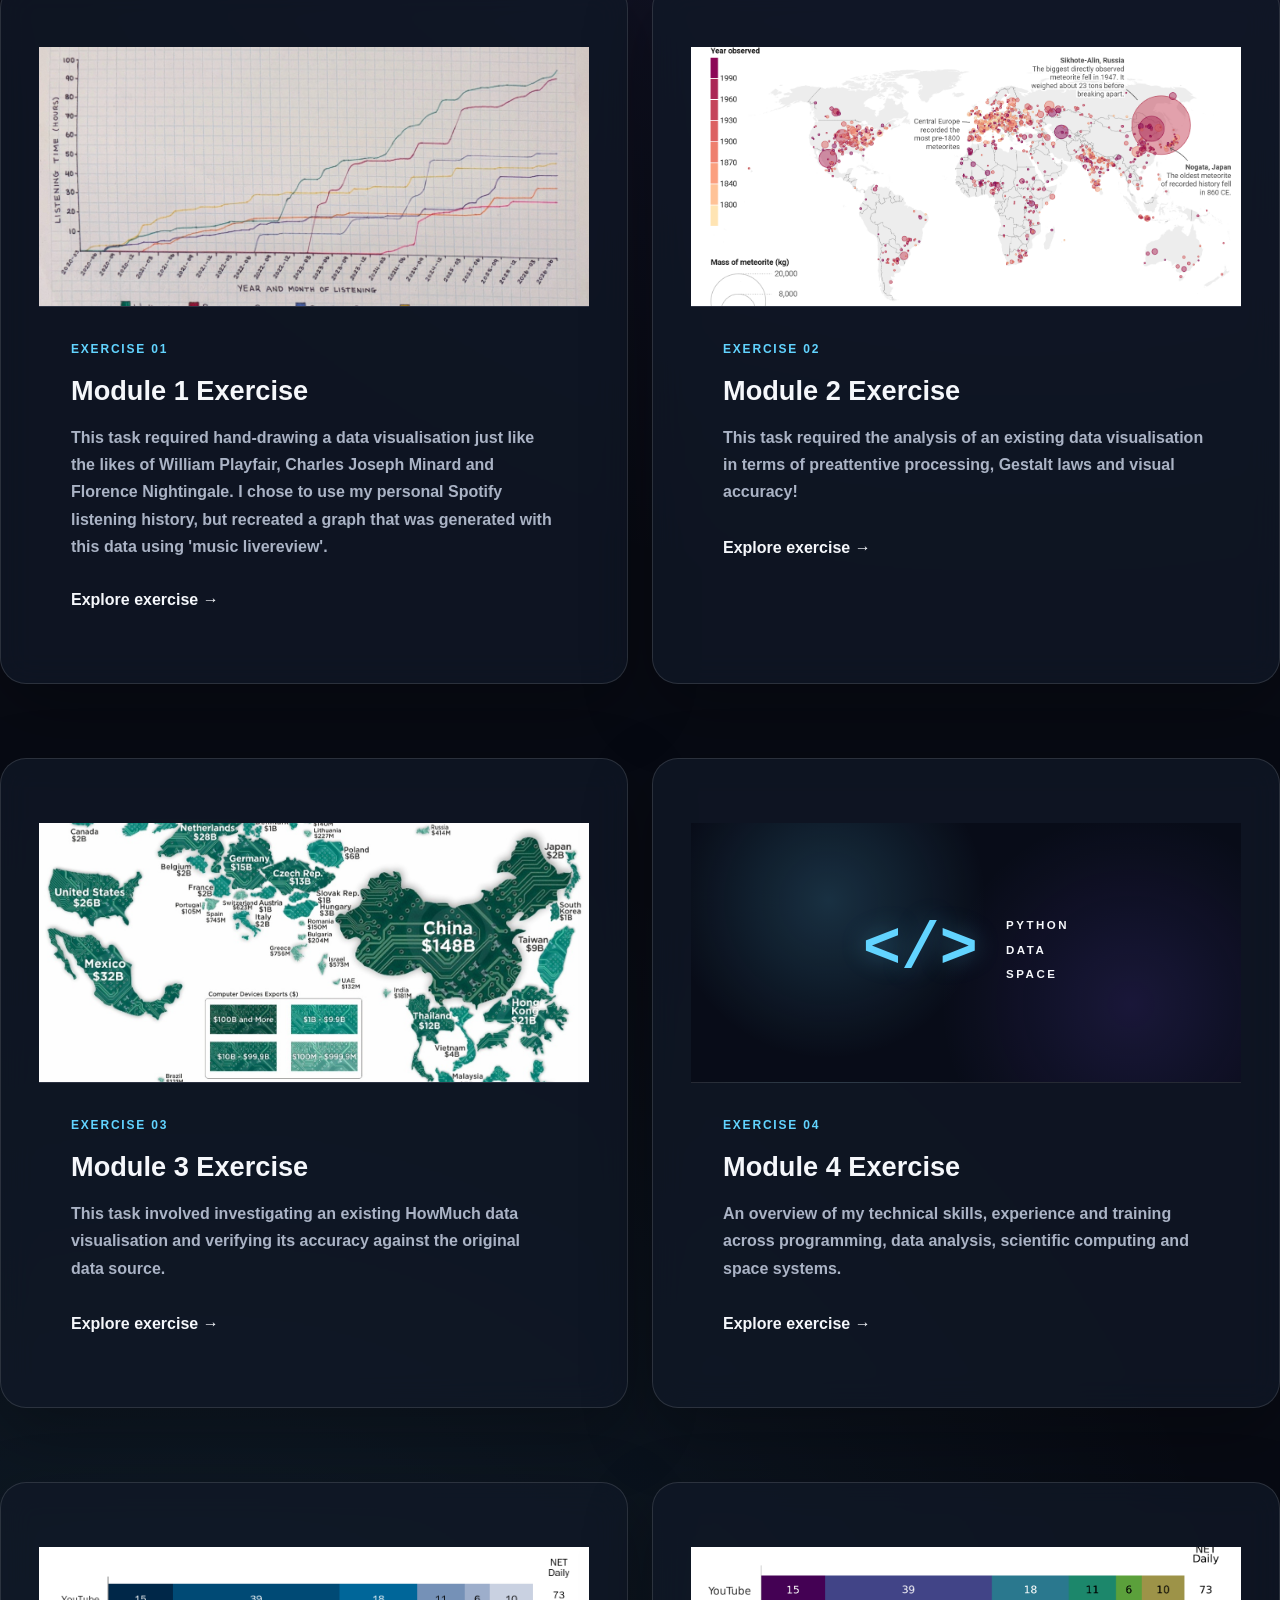
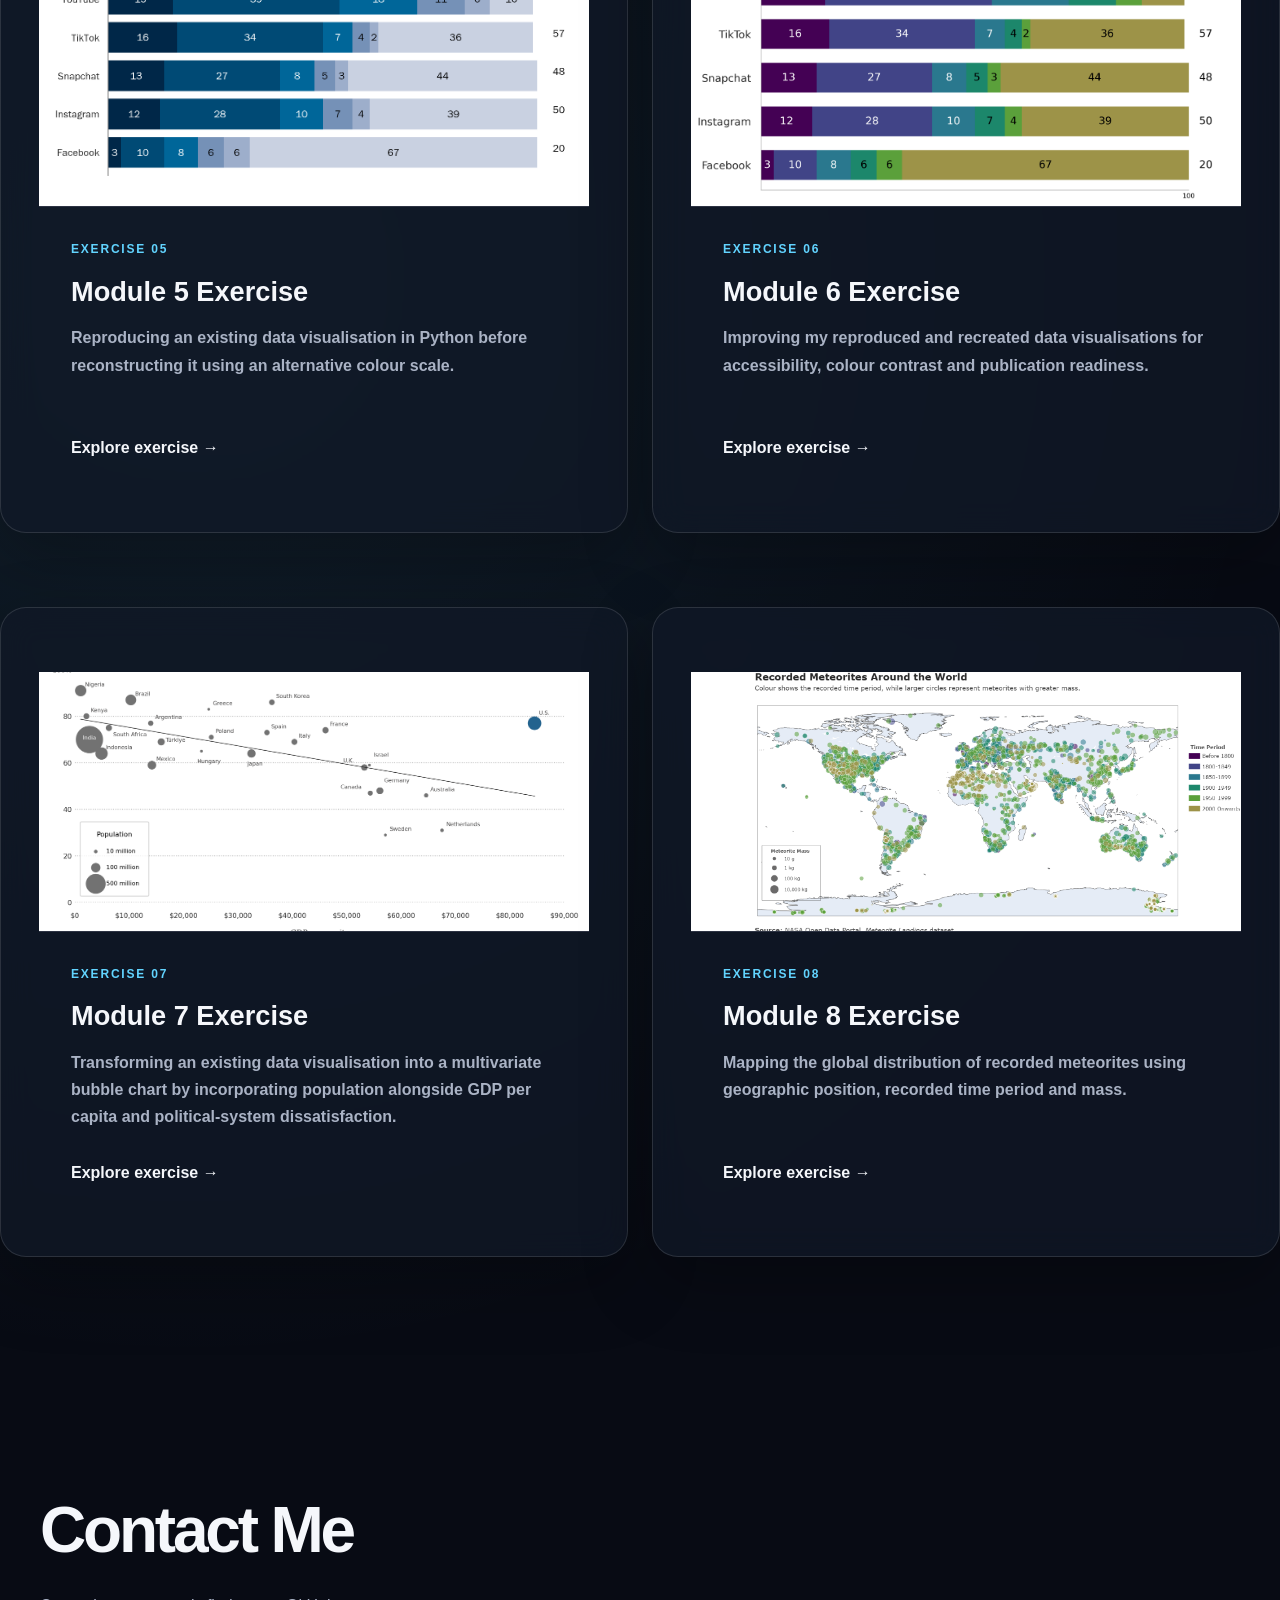
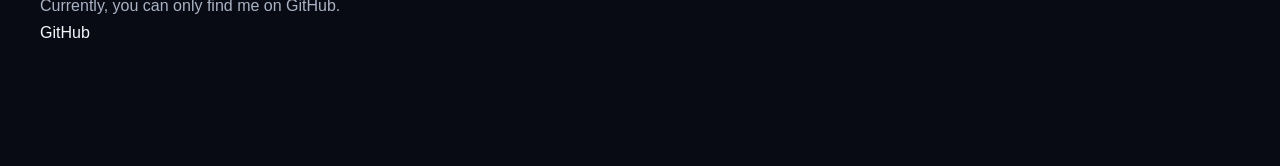
==== commit 5ba3d8cc: "meteor pic update" ====
--- a/index.html
+++ b/index.html
@@ -360,7 +360,7 @@
                             <div class="exercise-preview preview-eight">
 
                                 <img
-                                    src="images/Meteor_Map_Screenshot.png"
+                                    src="images/Final.png"
                                     alt="Preview of my global meteorite spatial visualisation"
                                 >
 
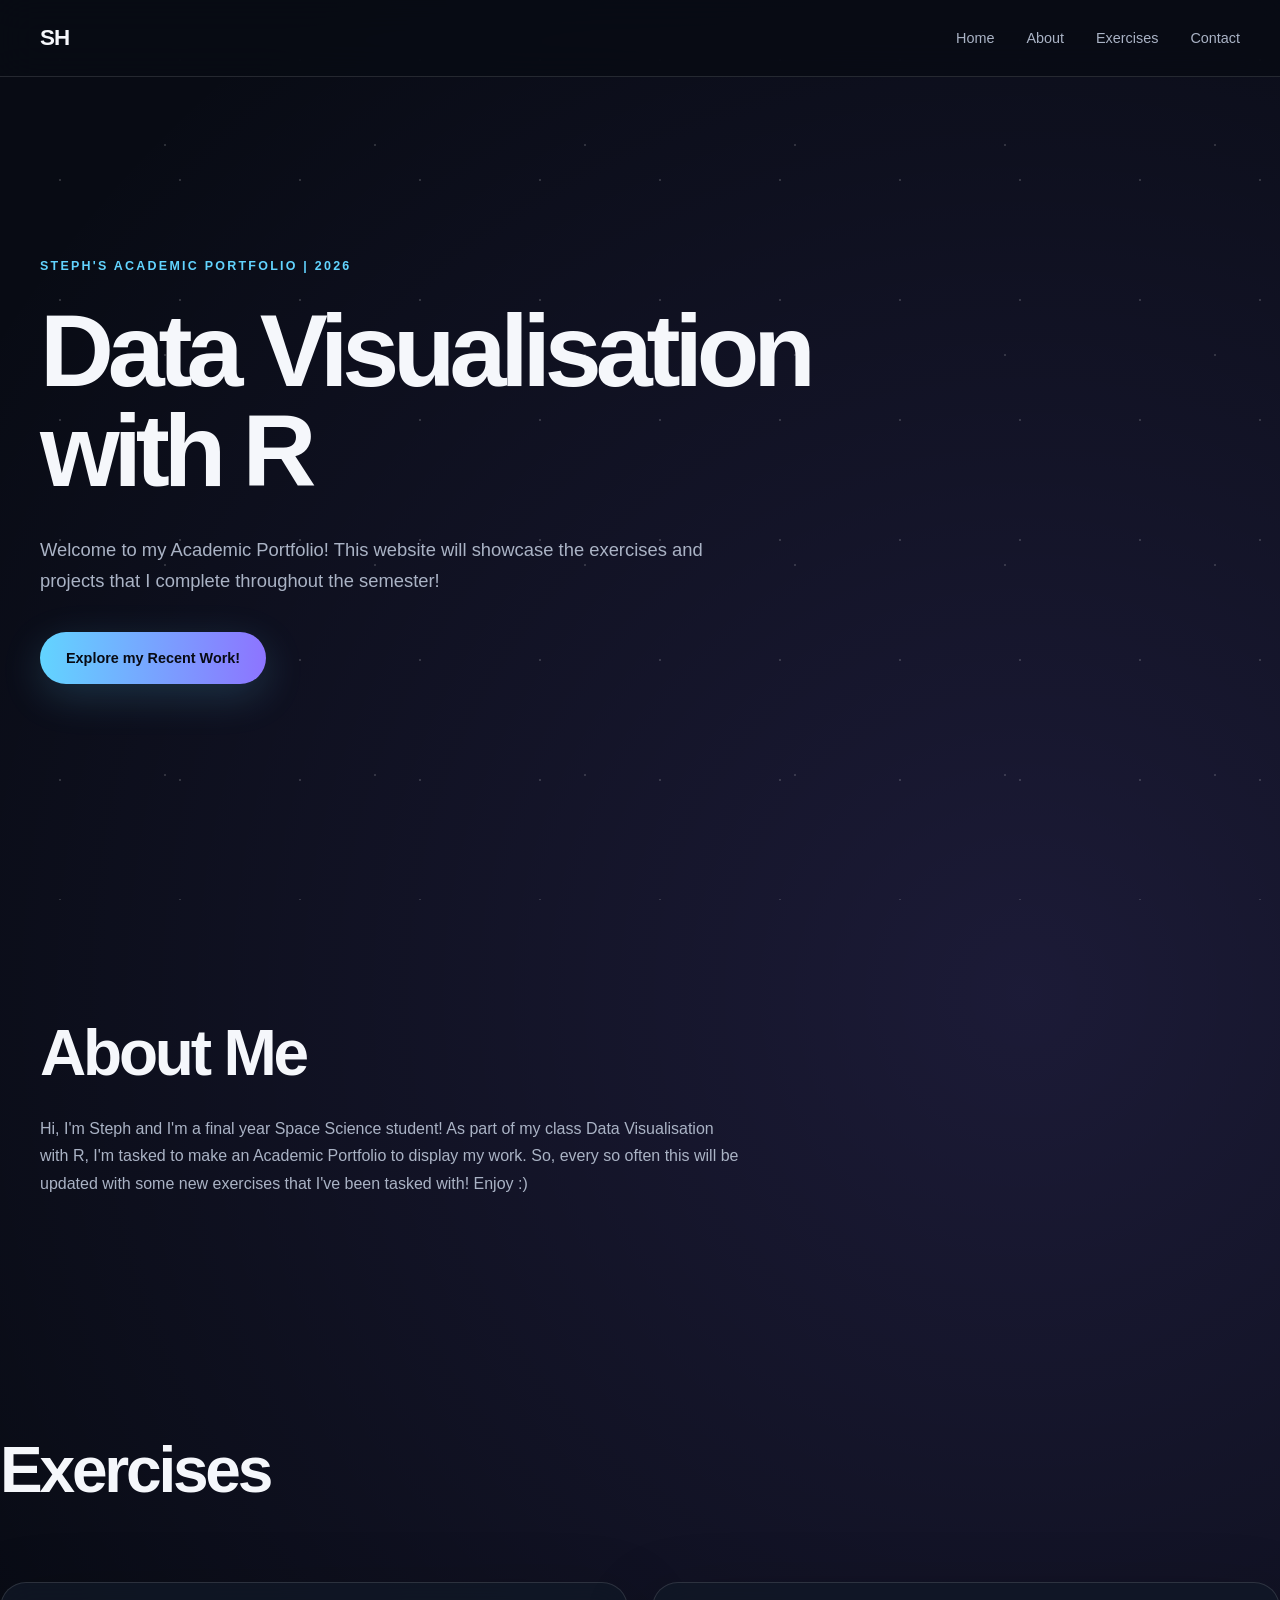
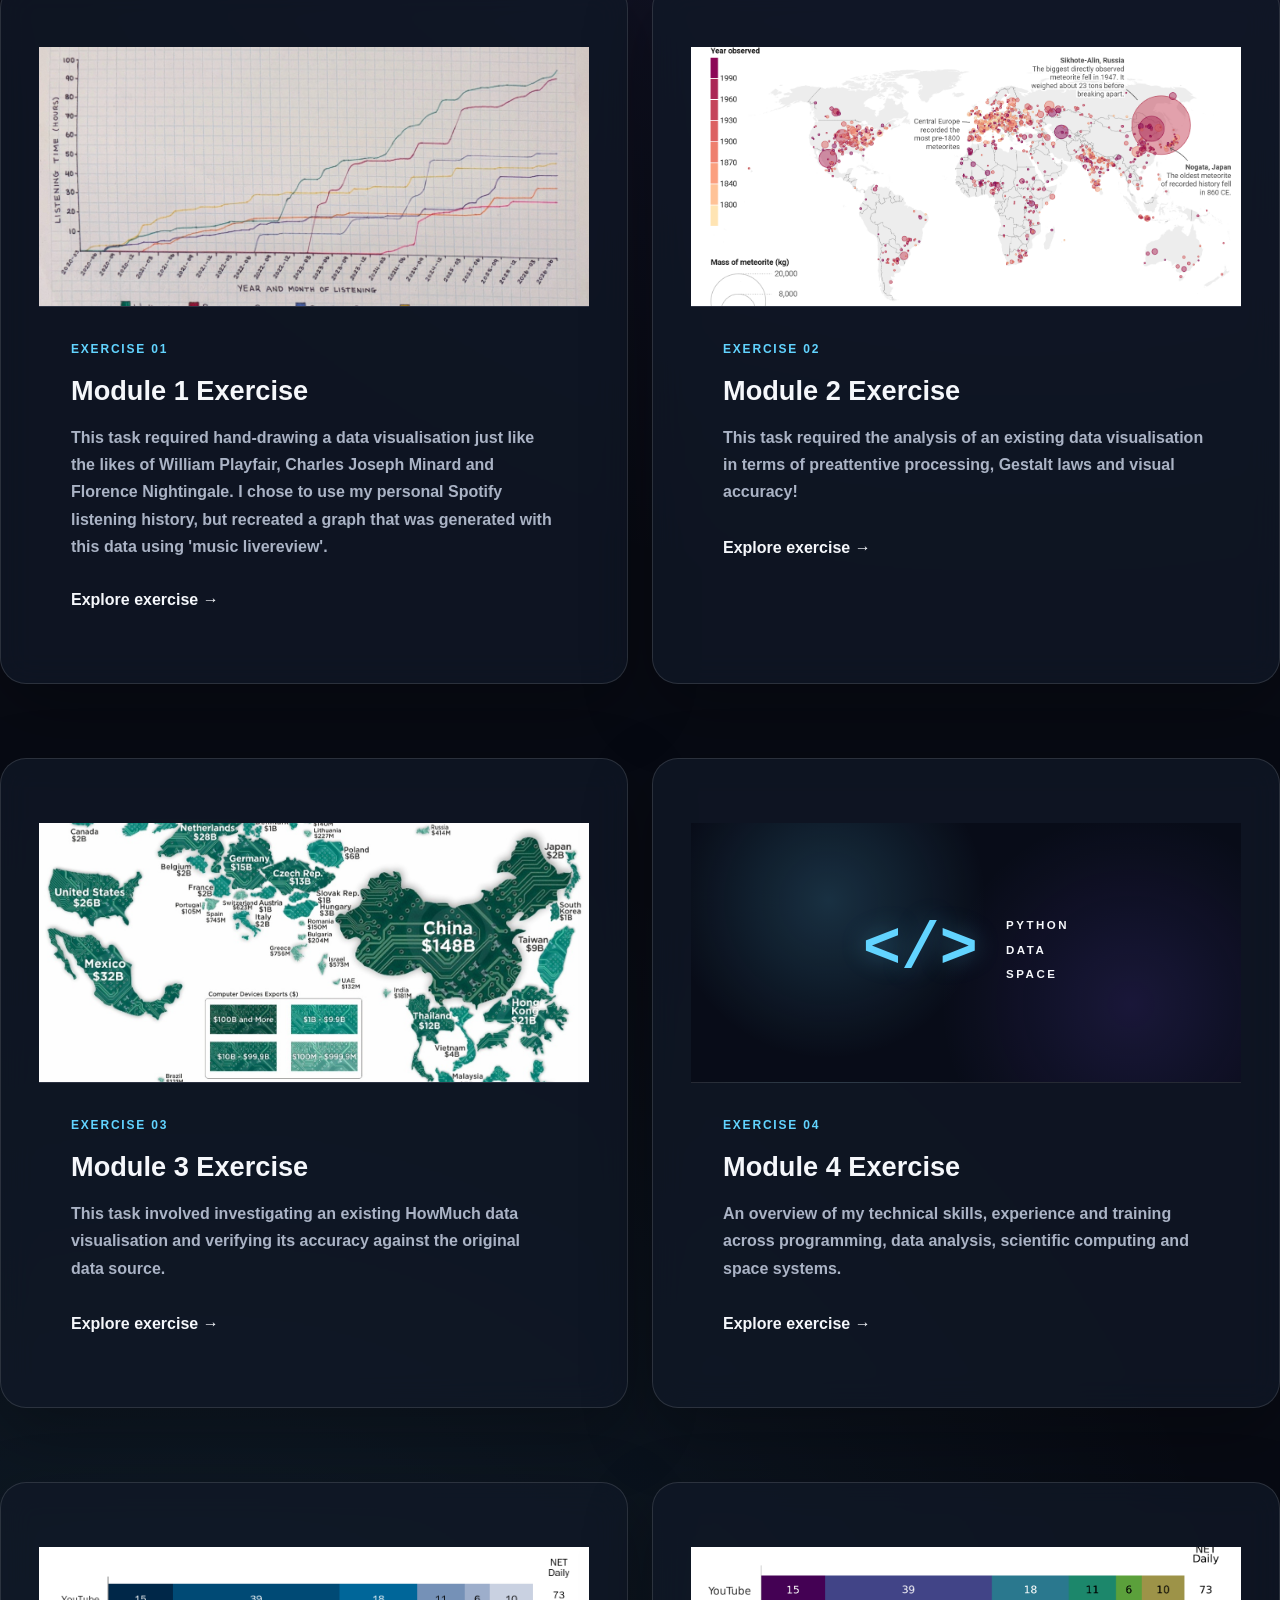
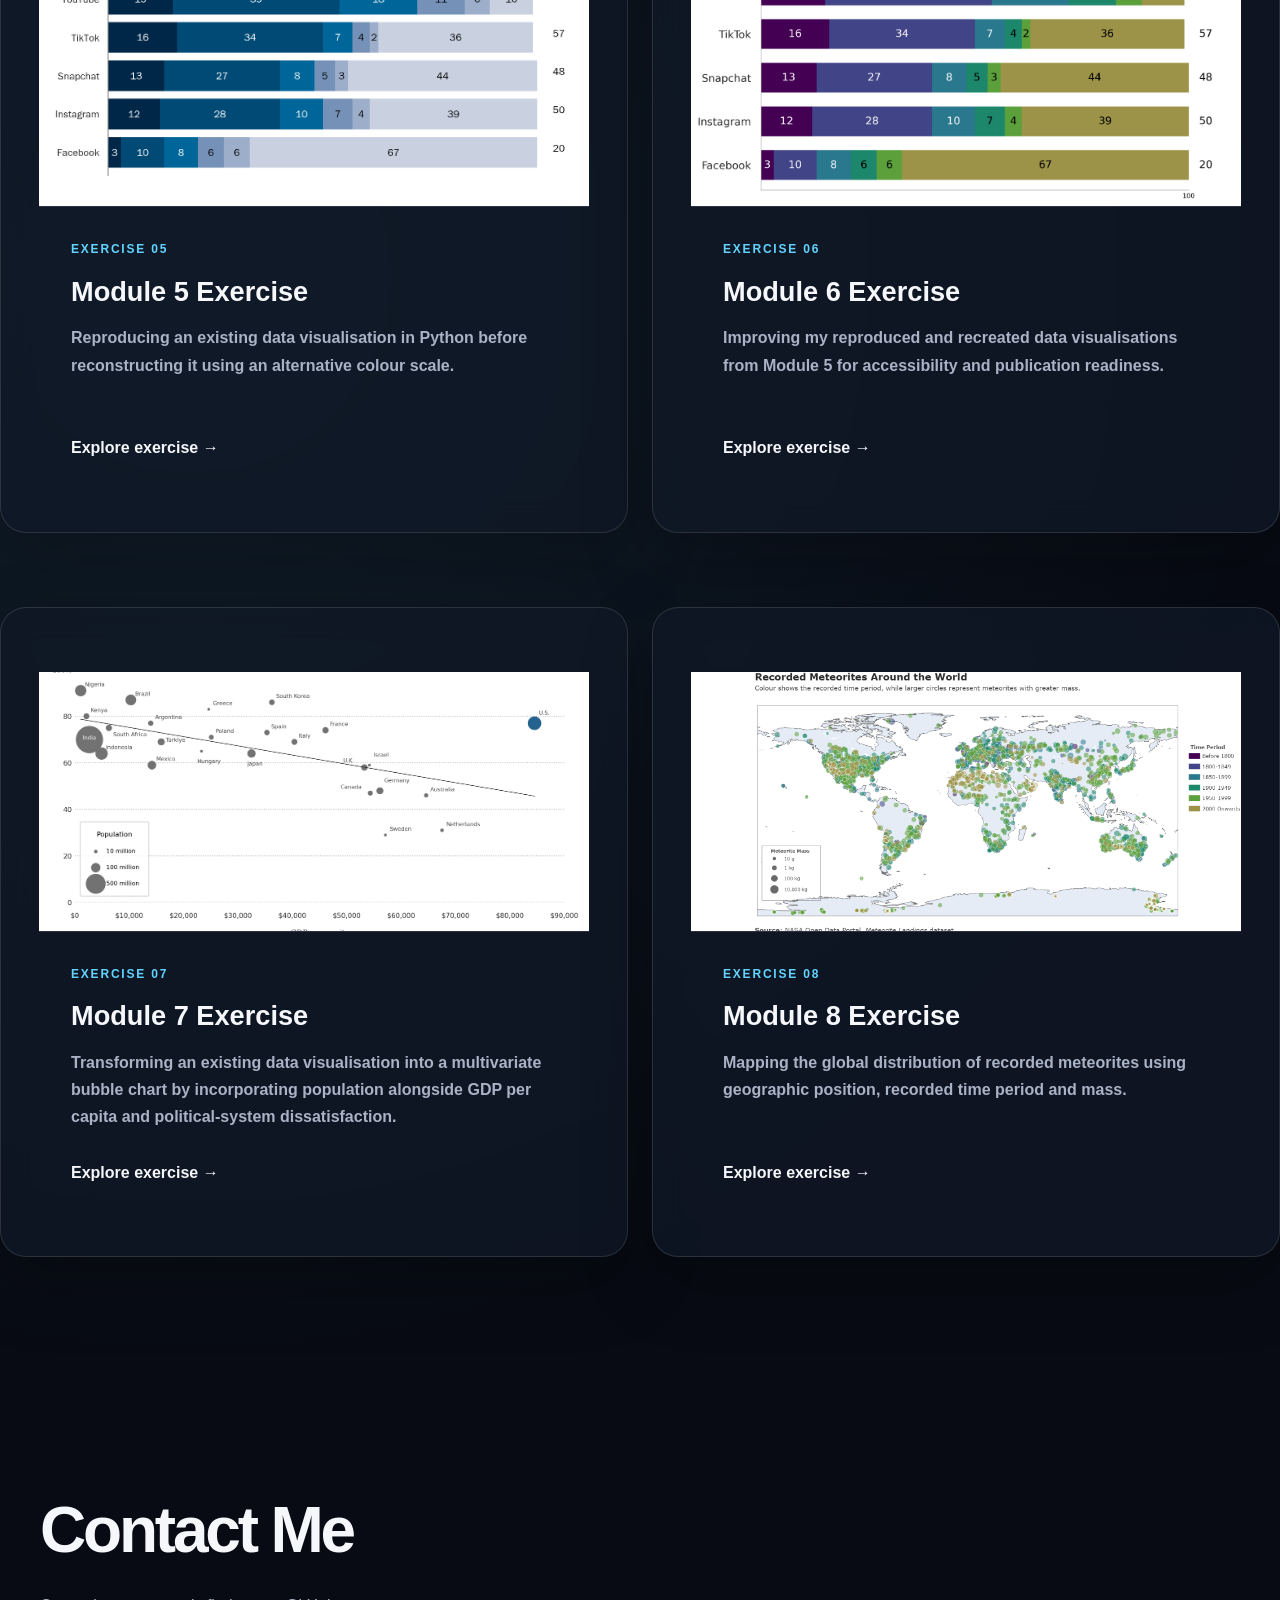
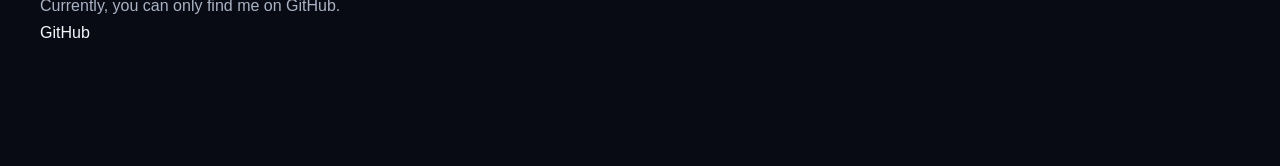
==== commit 16b2a78b: "fixing module 6 index card" ====
--- a/index.html
+++ b/index.html
@@ -291,7 +291,8 @@
 
                                 <p>
                                     Improving my reproduced and recreated data visualisations
-                                    for accessibility, colour contrast and publication readiness.
+                                    from Module 5 for accessibility and 
+                                    publication readiness.
                                 </p>
 
                                 <span class="exercise-link">
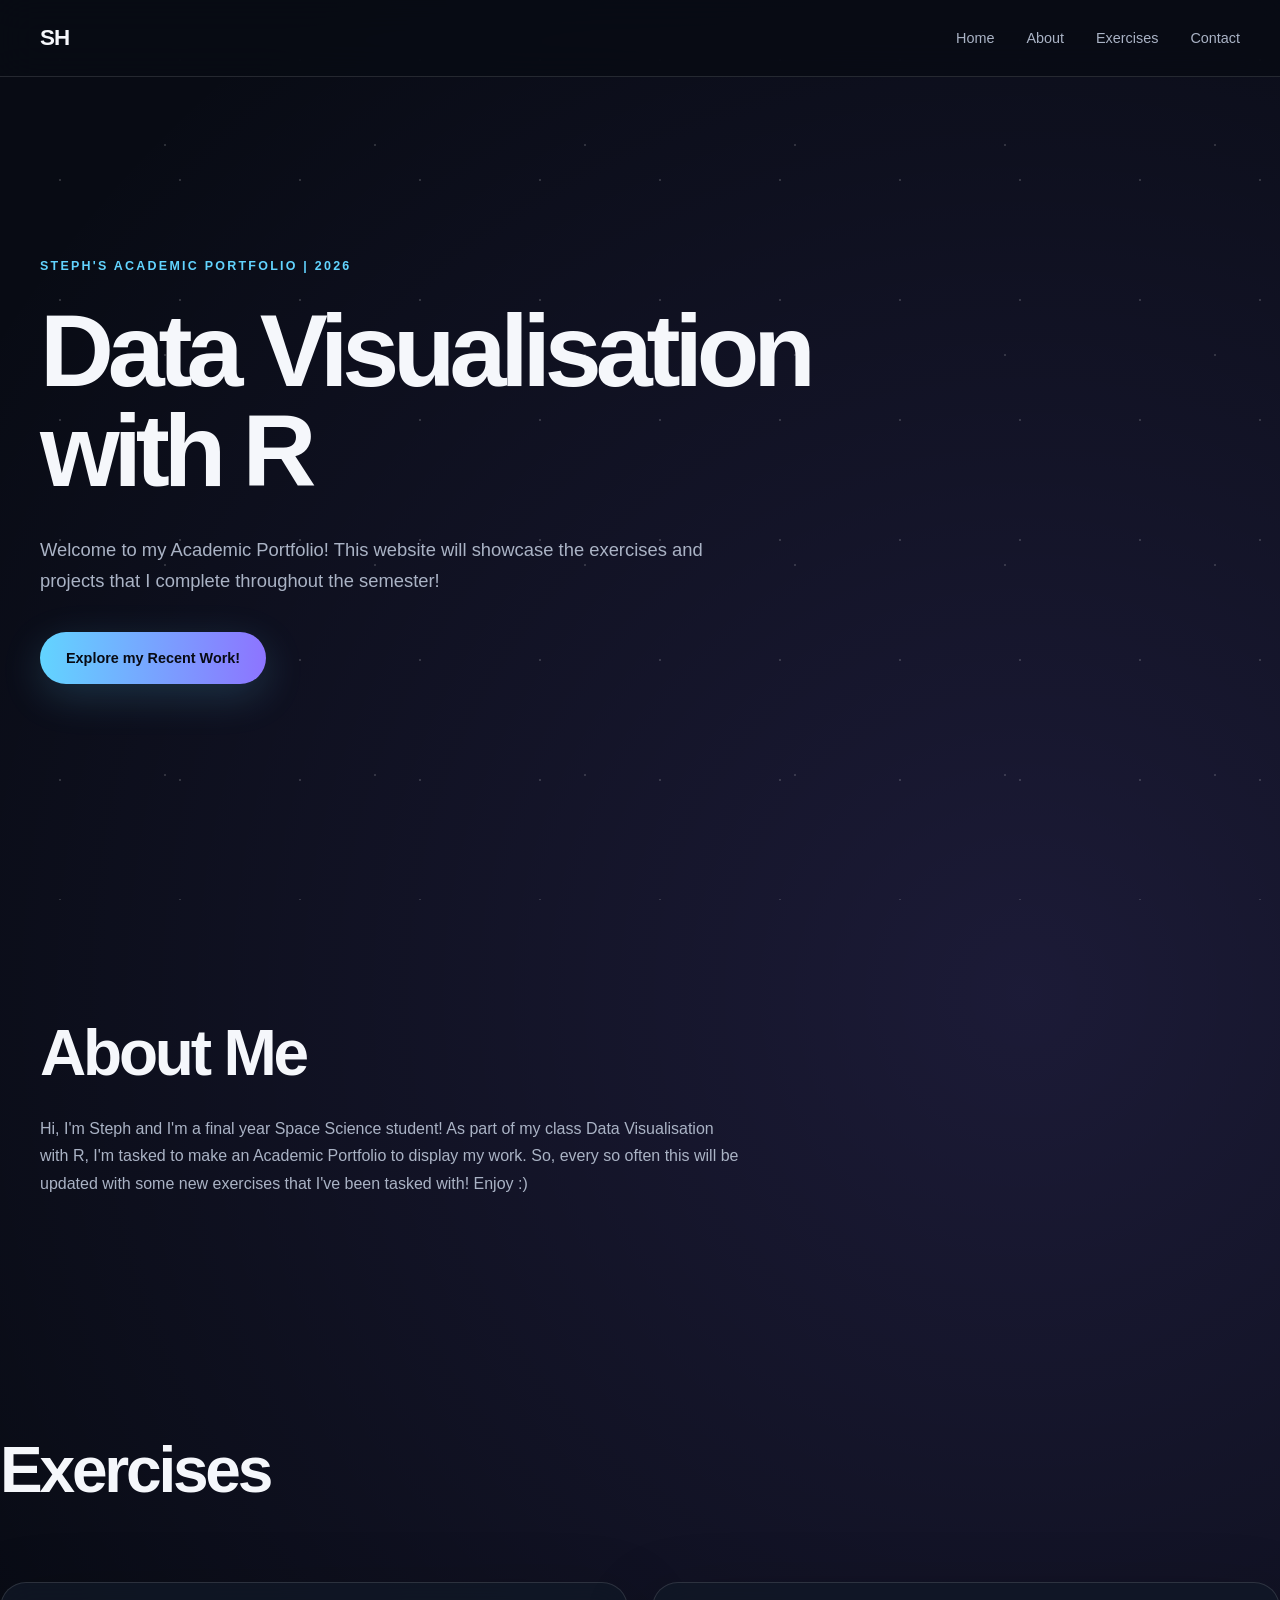
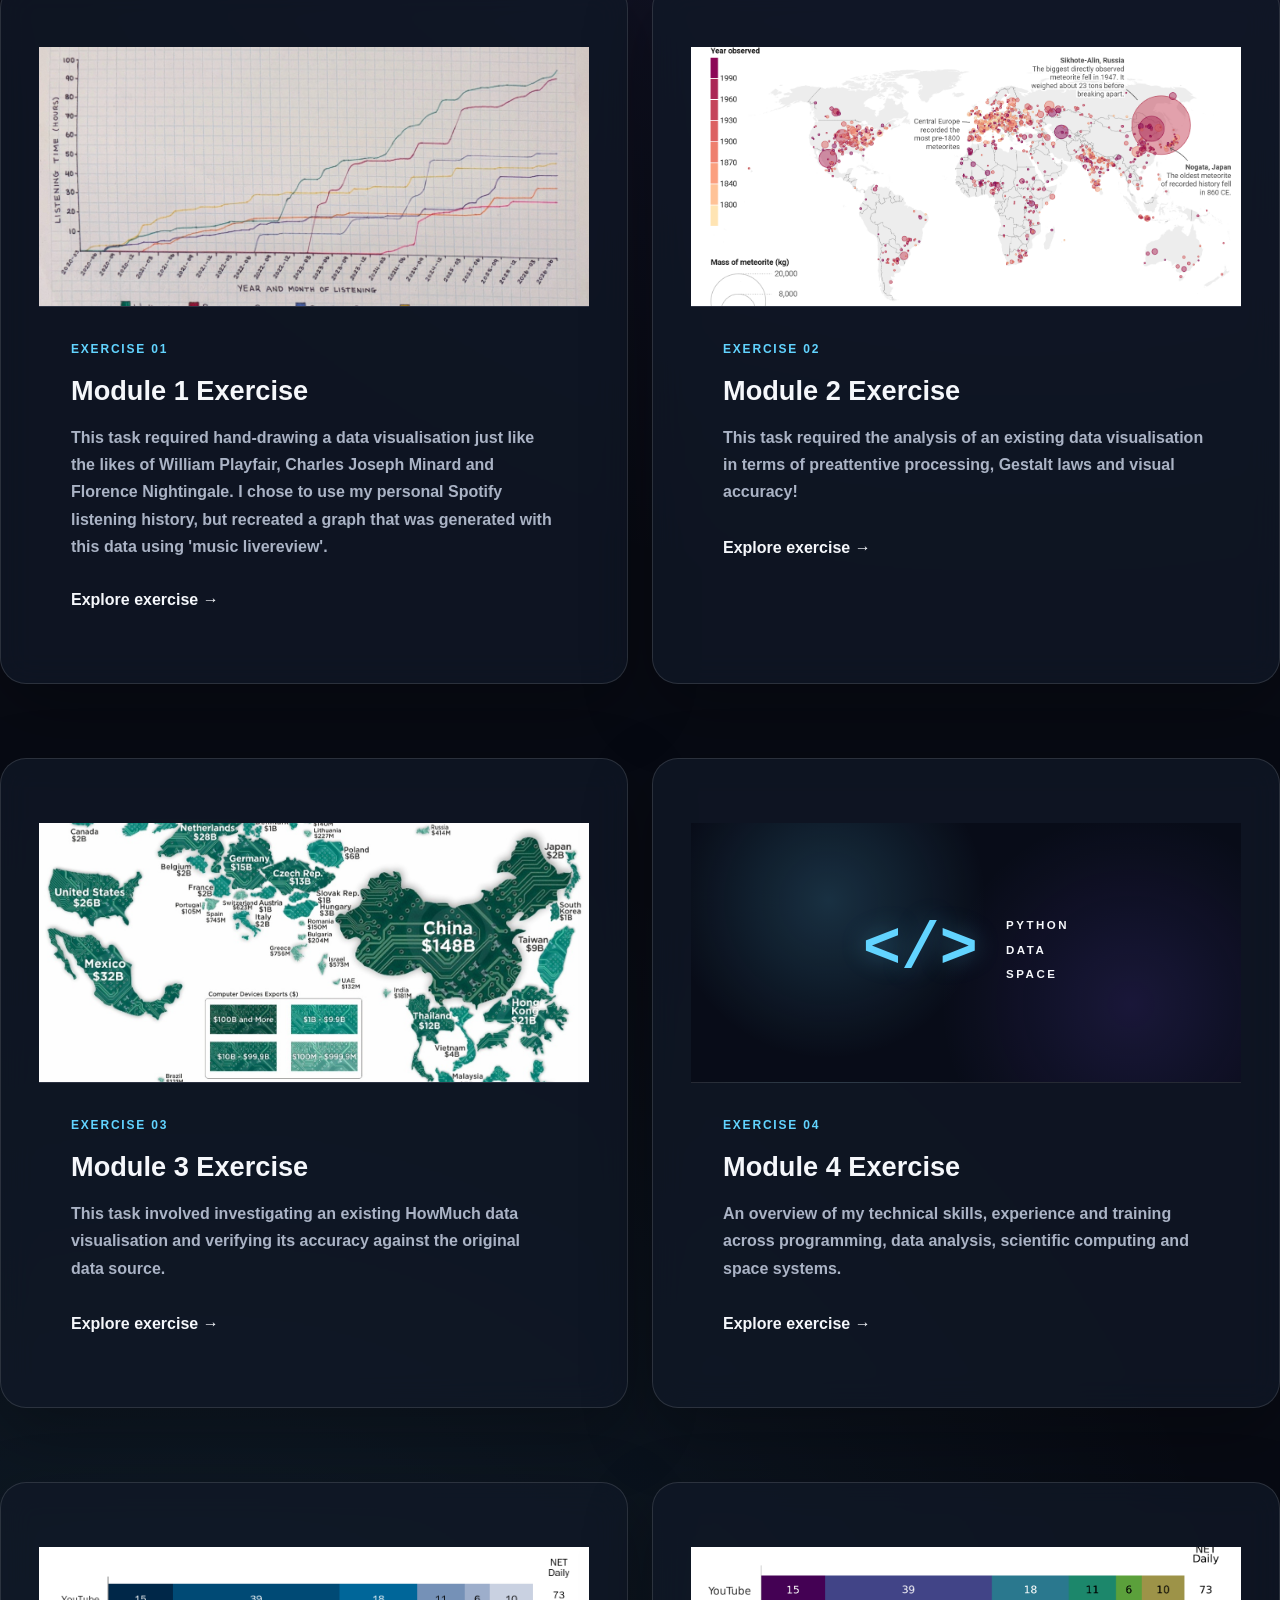
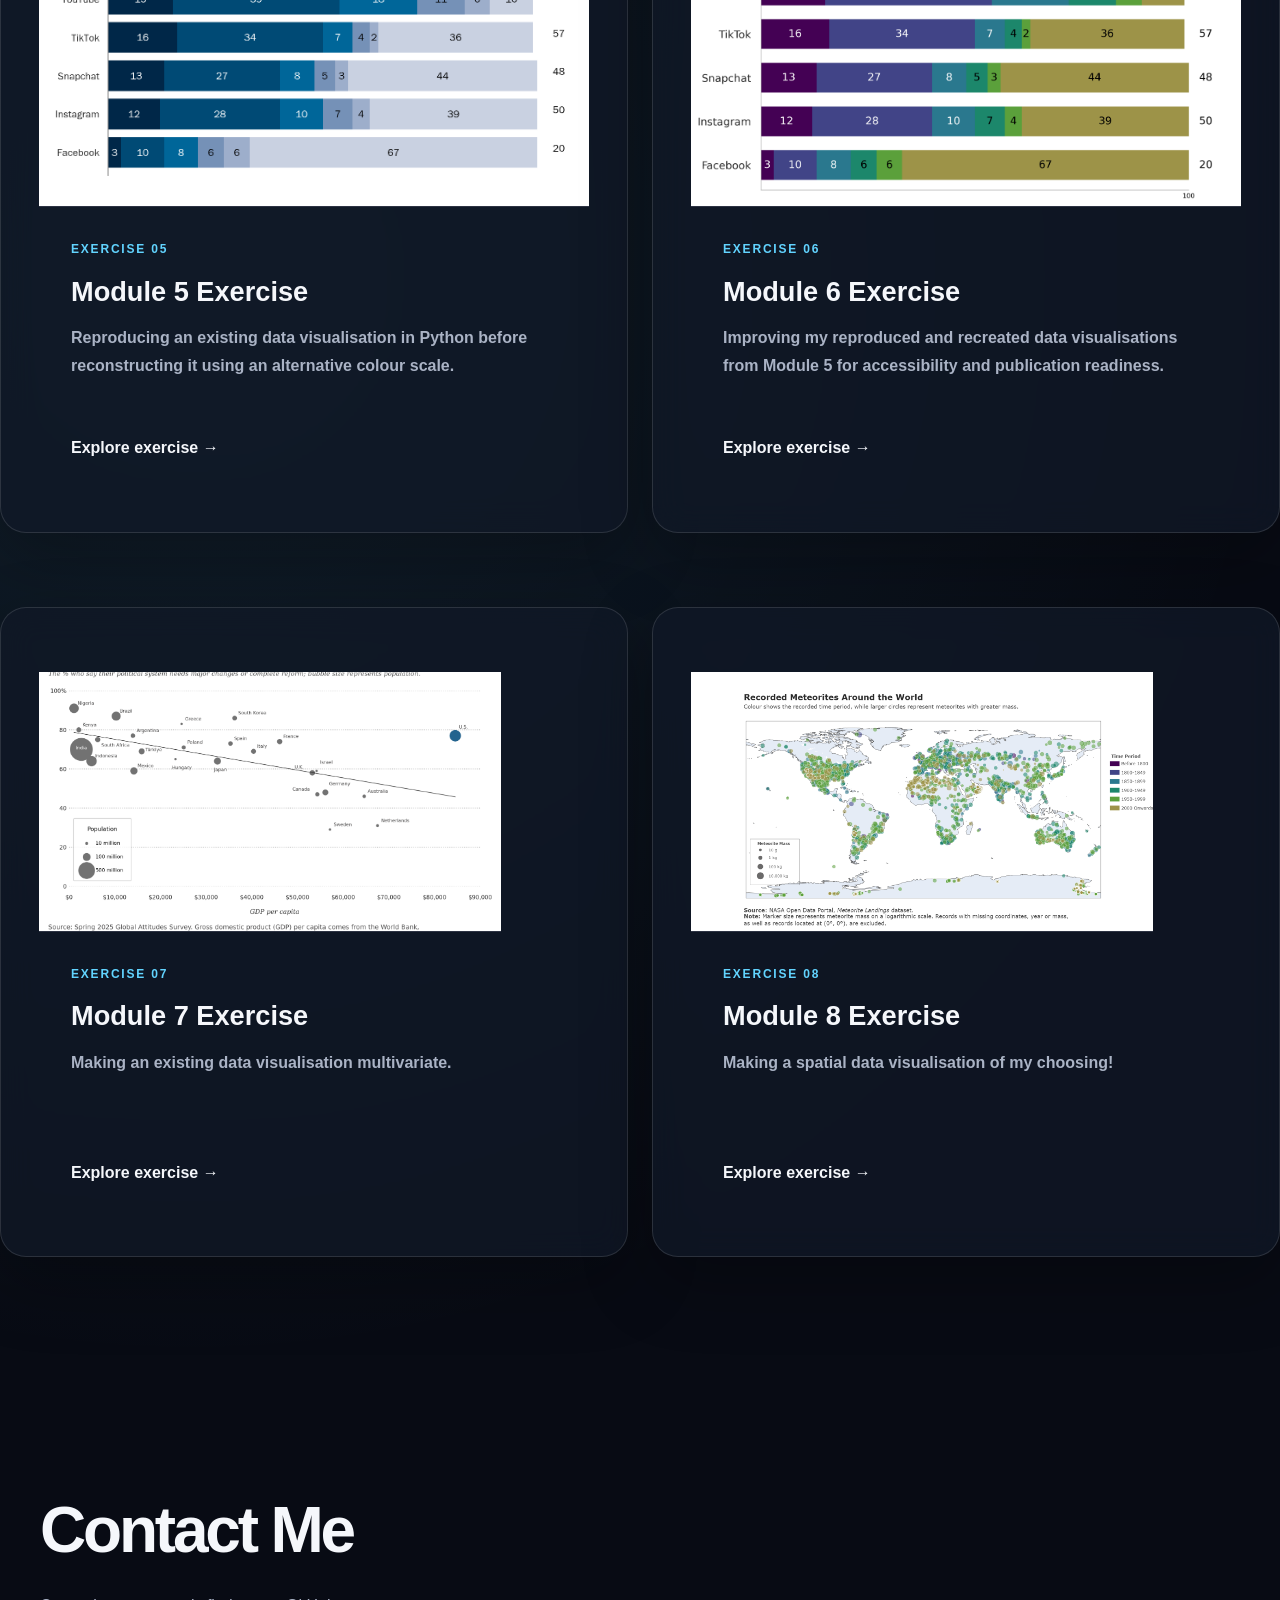
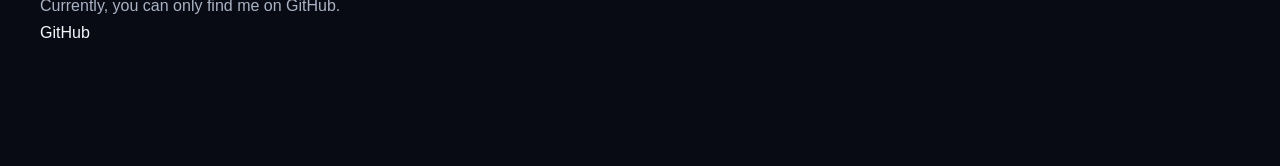
==== commit ad71ed27: "fixing module 7 and 8 index cards" ====
--- a/index.html
+++ b/index.html
@@ -335,9 +335,7 @@
                                 </h3>
 
                                 <p>
-                                    Transforming an existing data visualisation into a
-                                    multivariate bubble chart by incorporating population
-                                    alongside GDP per capita and political-system dissatisfaction.
+                                    Making an existing data visualisation multivariate.
                                 </p>
 
                                 <span class="exercise-link">
@@ -379,8 +377,8 @@
                                 </h3>
 
                                 <p>
-                                    Mapping the global distribution of recorded meteorites
-                                    using geographic position, recorded time period and mass.
+                                    Making a spatial data visualisation of my
+                                    choosing!
                                 </p>
 
                                 <span class="exercise-link">
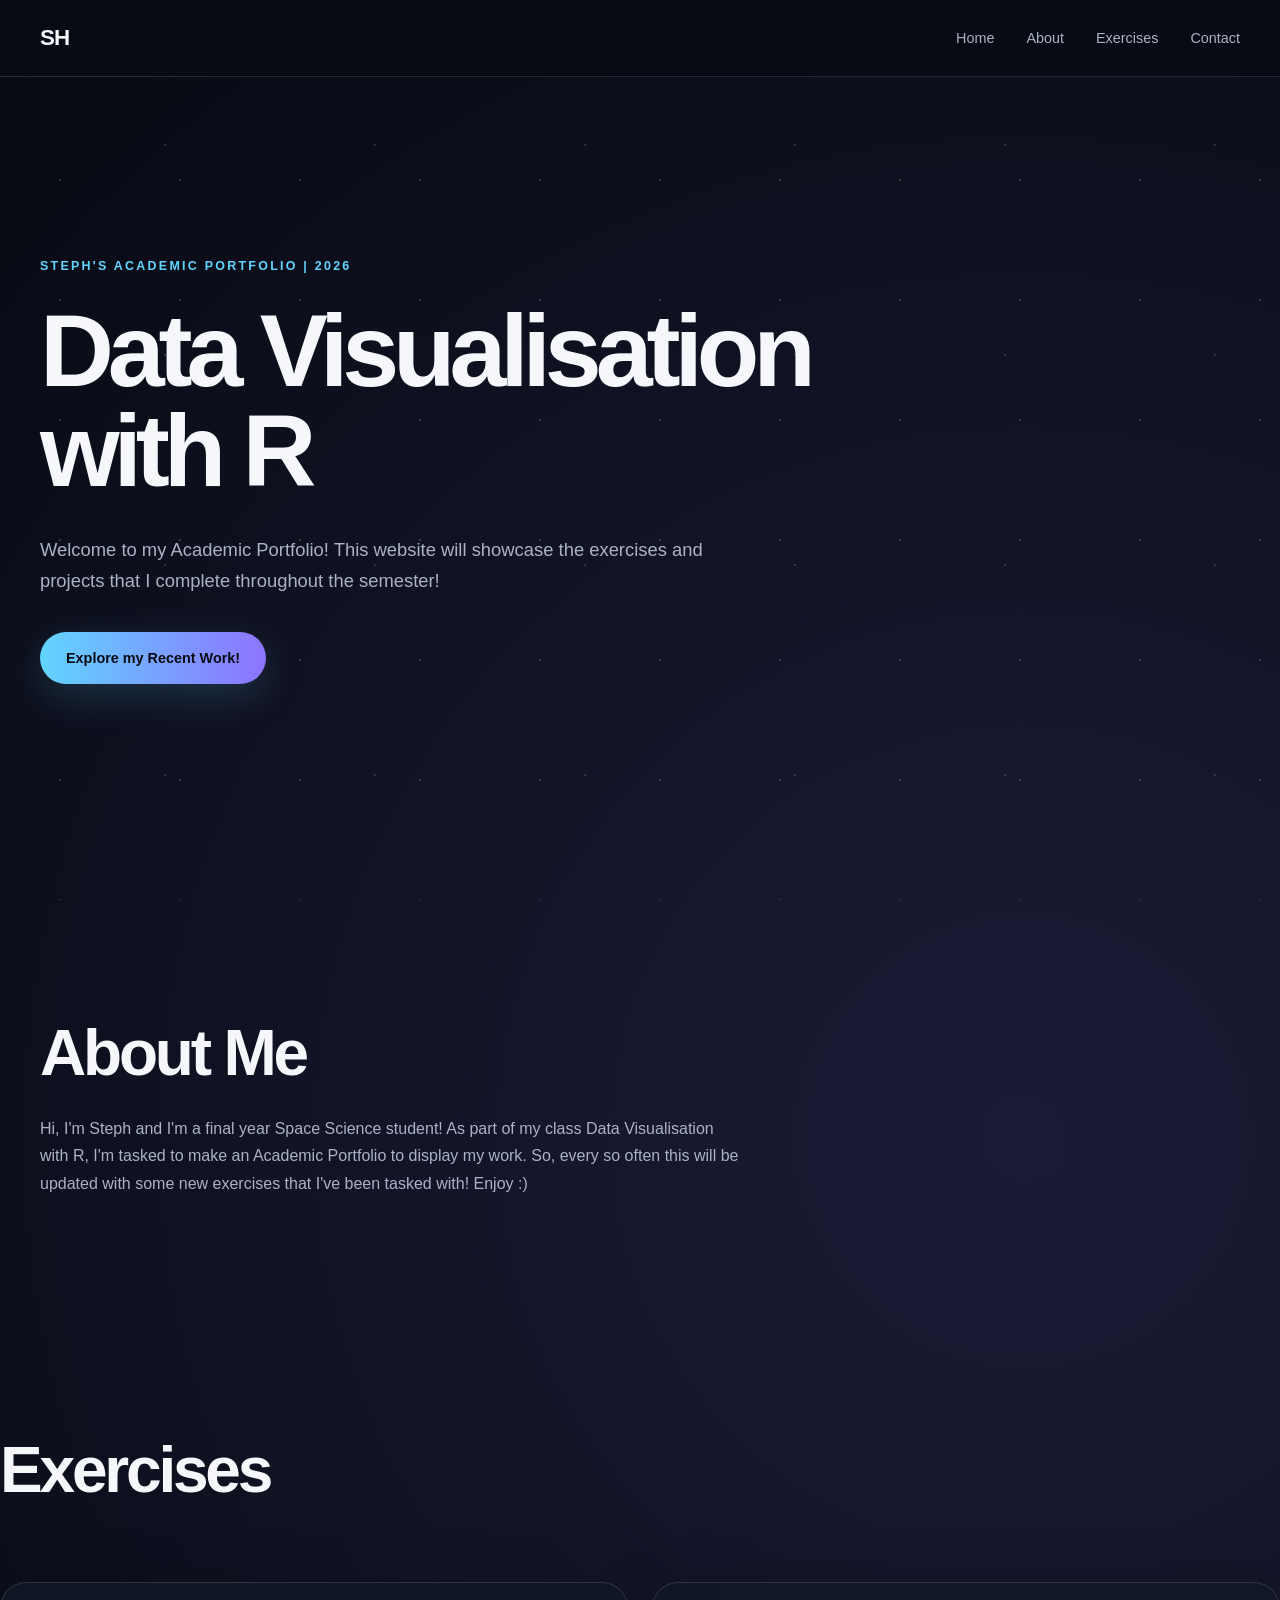
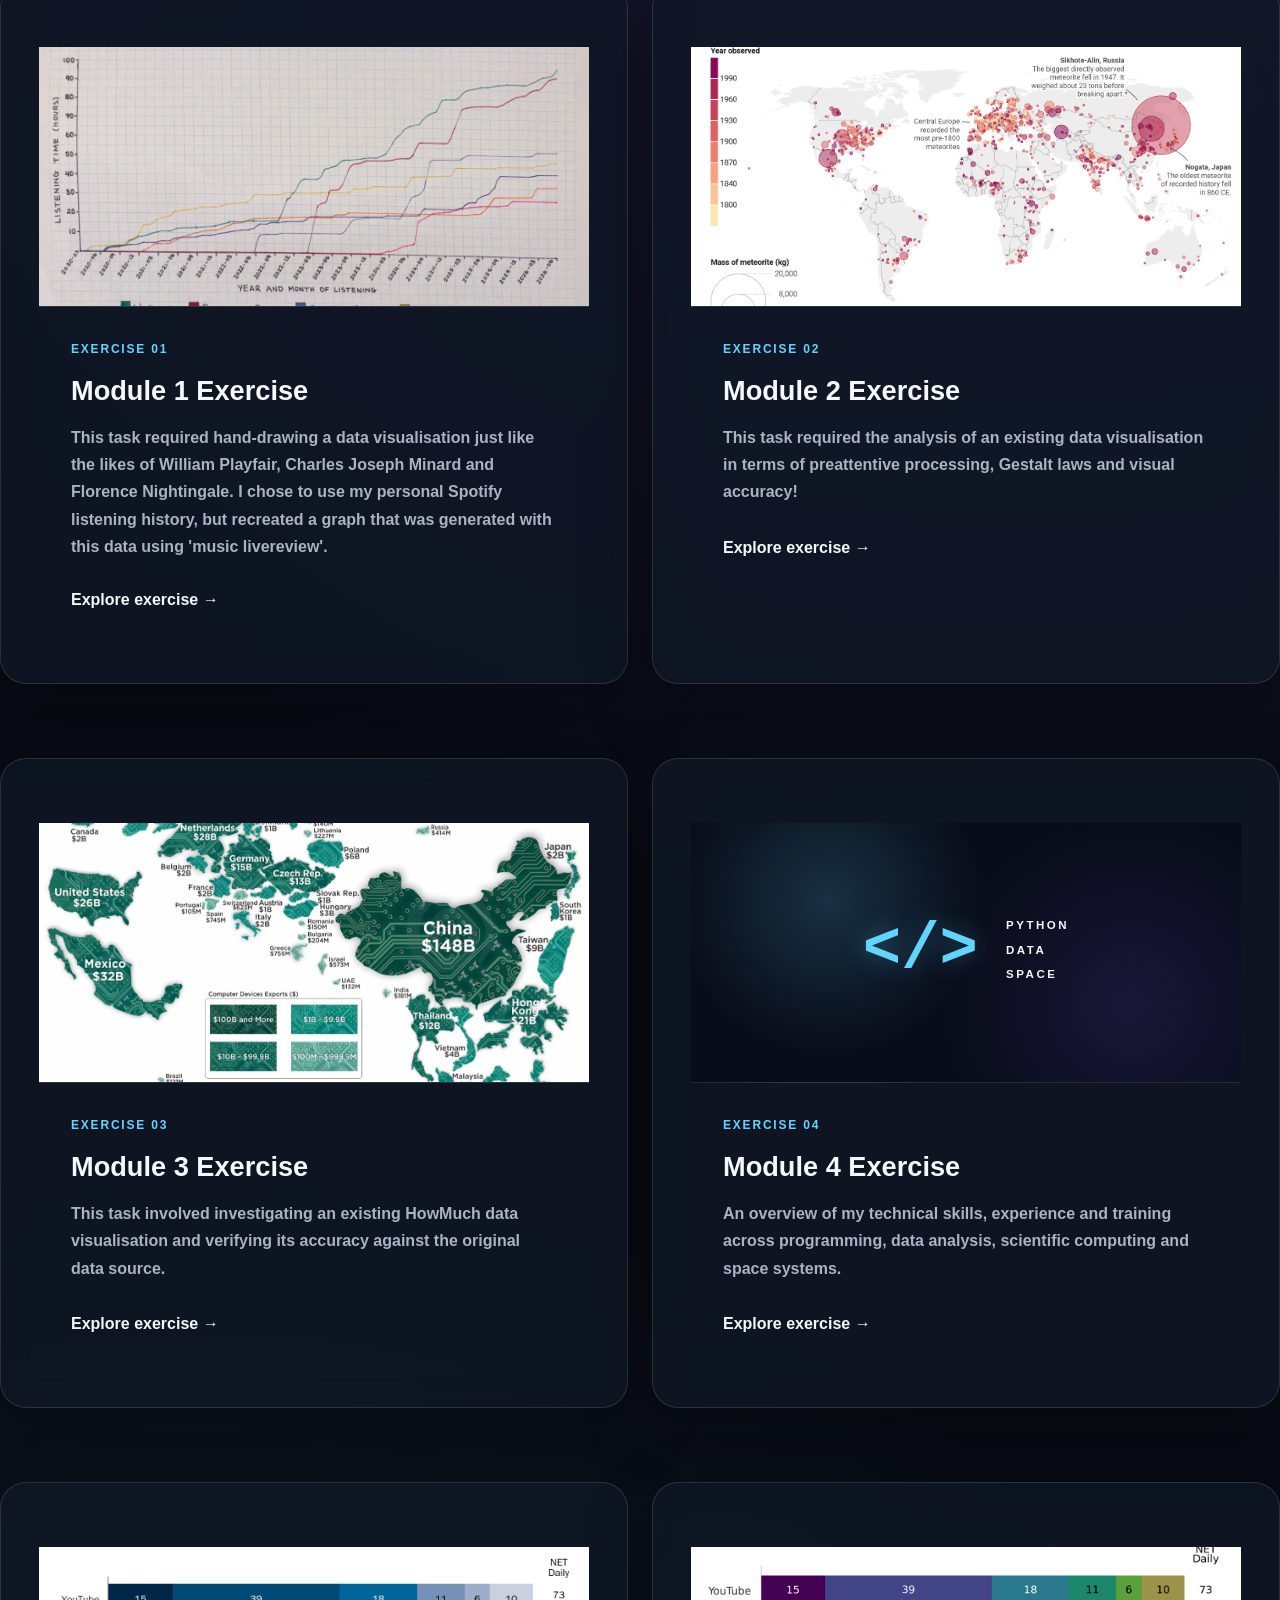
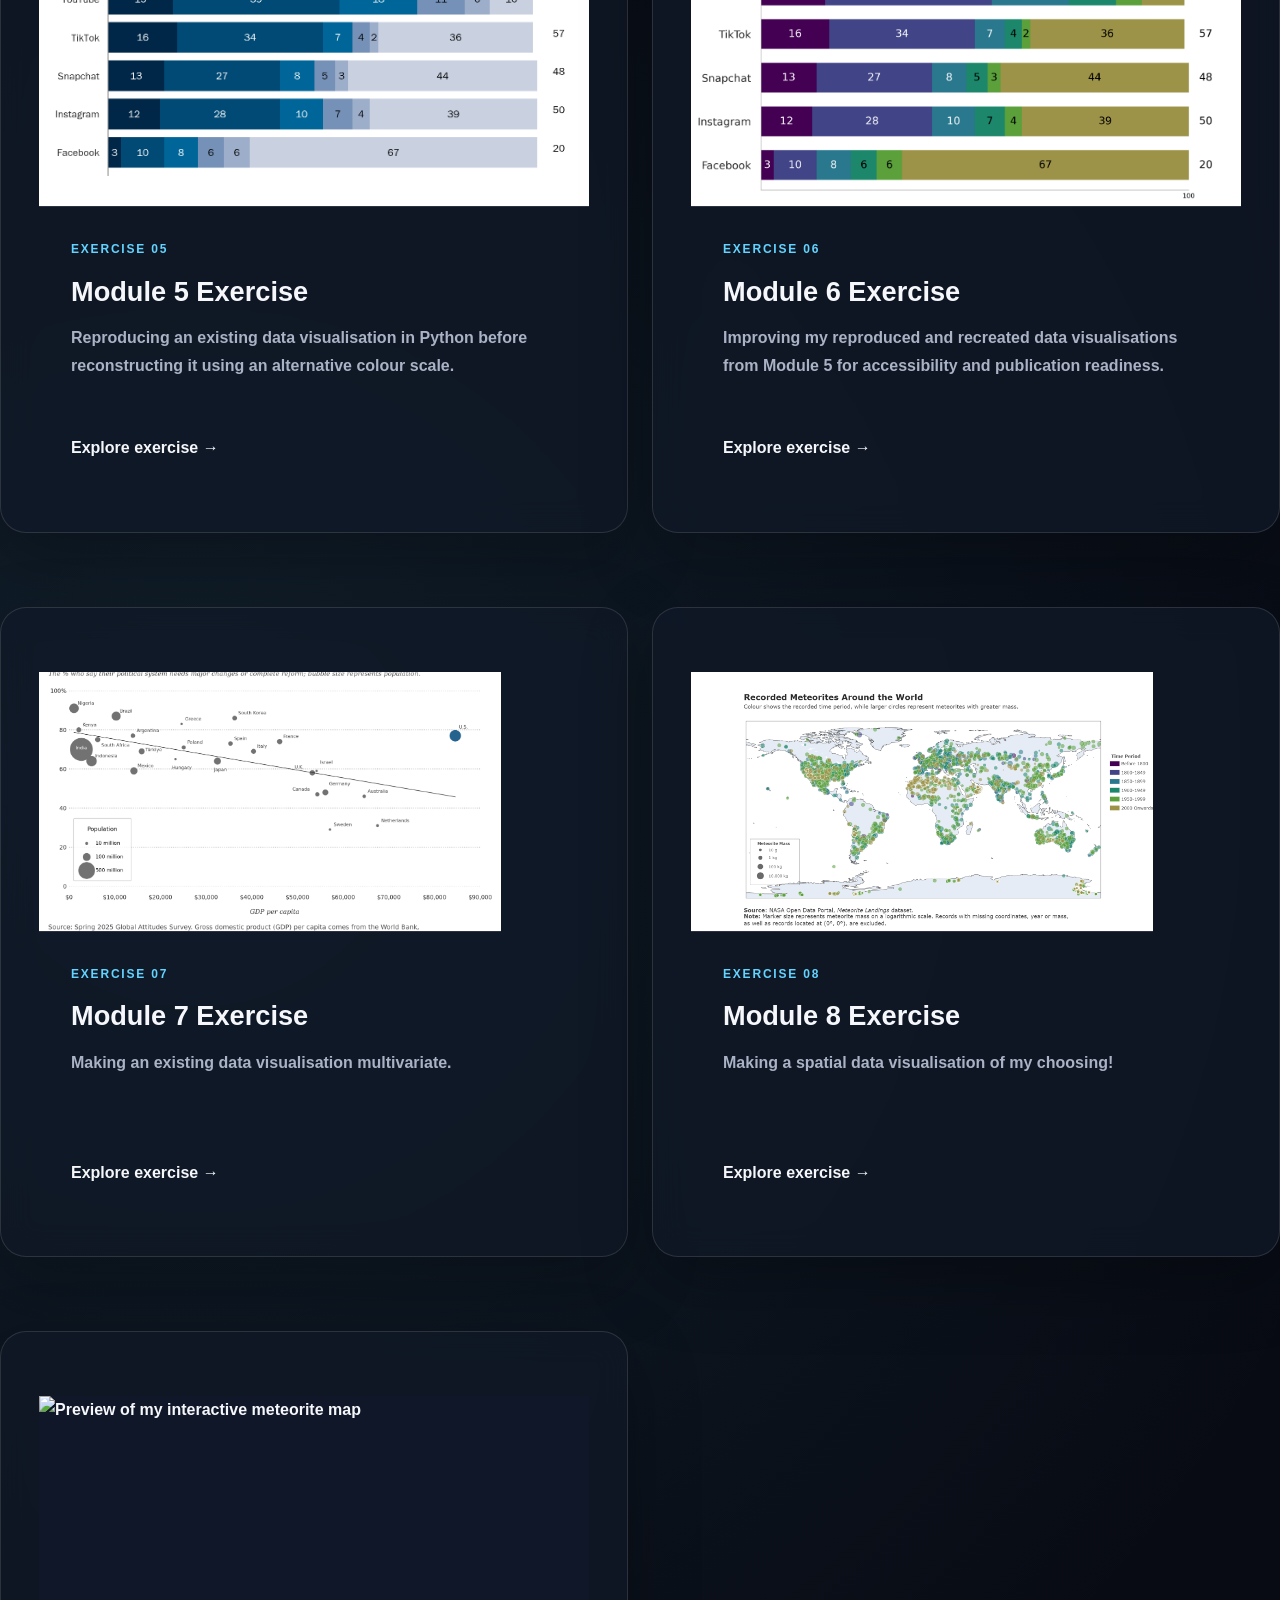
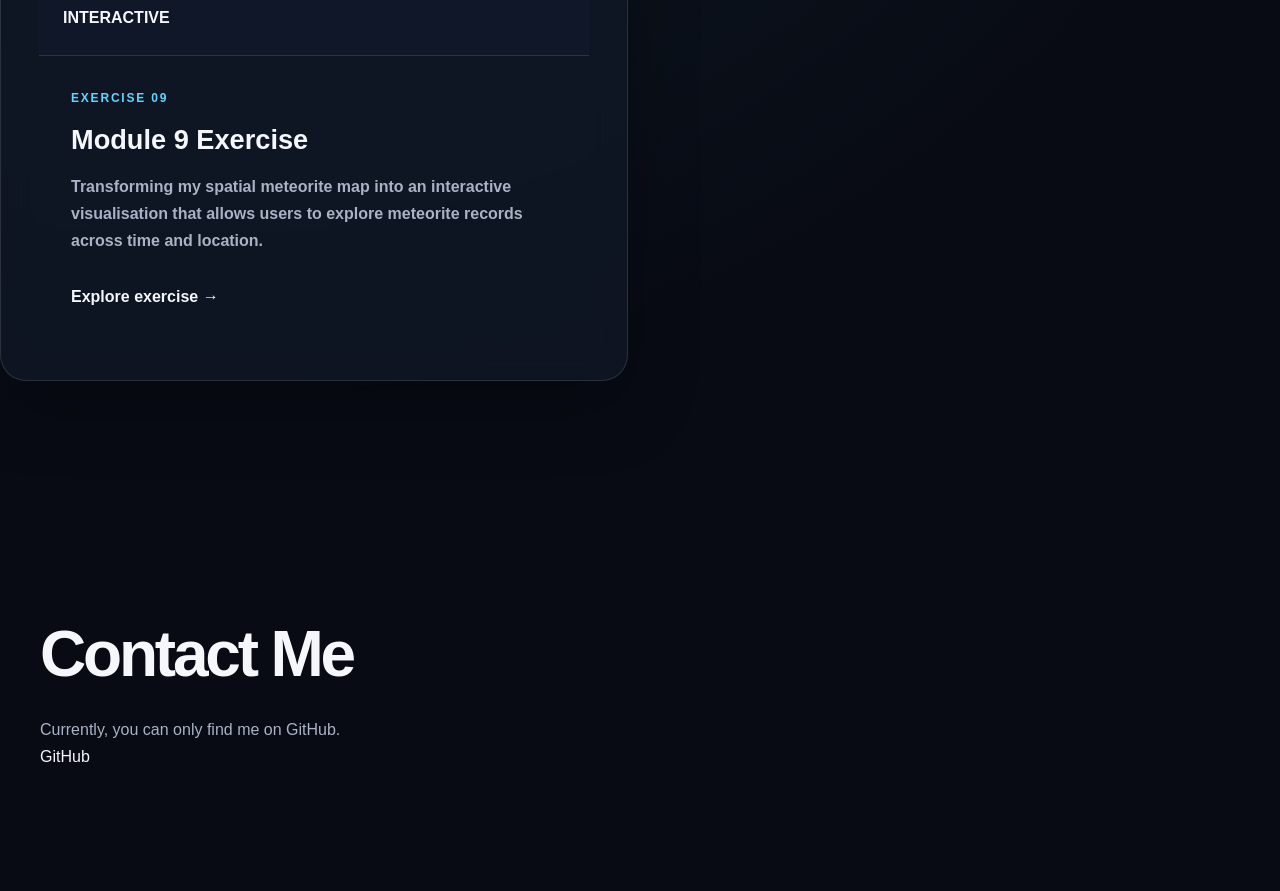
==== commit 0ccc959f: "Adding Module 9 preemptively to check out my interactive map." ====
--- a/index.html
+++ b/index.html
@@ -390,6 +390,56 @@
                         </a>
 
                     </article>
+                    
+                    <!-- Exercise 09 -->
+
+                    <article class="exercise-card">
+
+                        <a
+                            class="exercise-card-link"
+                            href="exercises/exercise-nine.html"
+                        >
+
+                            <div class="exercise-preview preview-nine">
+
+                                <img
+                                    src="images/module-eight-meteorite-map.png"
+                                    alt="Preview of my interactive meteorite map"
+                                >
+
+                                <span class="interactive-preview-label">
+                                    INTERACTIVE
+                                </span>
+
+                            </div>
+
+
+                            <div class="exercise-content">
+
+                                <p class="exercise-number">
+                                    Exercise 09
+                                </p>
+
+                                <h3>
+                                    Module 9 Exercise
+                                </h3>
+
+                                <p>
+                                    Transforming my spatial meteorite map into an
+                                    interactive visualisation that allows users to
+                                    explore meteorite records across time and location.
+                                </p>
+
+                                <span class="exercise-link">
+                                    Explore exercise →
+                                </span>
+
+                            </div>
+
+                        </a>
+
+                    </article>
+
 
                 </div>
             </section>
--- a/style.css
+++ b/style.css
@@ -2403,4 +2403,63 @@
 
 .exercise-card:hover .preview-eight img {
     transform: scale(1.03);
-}+}
+
+
+/* =========================================
+   MODULE 9 - INTERACTIVE VISUALISATION
+   ========================================= */
+
+.module-nine-figure {
+    width: 100%;
+    max-width: 100%;
+    margin: 35px 0 15px;
+}
+
+.interactive-map-container {
+    position: relative;
+    width: 100%;
+    height: 650px;
+
+    overflow: hidden;
+
+    border: 1px solid var(--border);
+    border-radius: 18px;
+
+    background: #ffffff;
+
+    box-shadow: 0 20px 60px rgba(0, 0, 0, 0.25);
+}
+
+.interactive-map-container iframe {
+    display: block;
+    width: 100%;
+    height: 100%;
+
+    border: none;
+}
+
+.module-nine-figure figcaption {
+    margin-top: 15px;
+
+    color: var(--text-secondary);
+    font-size: 0.8rem;
+    line-height: 1.6;
+}
+
+.interactive-map-note {
+    margin: 0 0 75px;
+
+    font-size: 0.85rem;
+    color: var(--text-secondary);
+}
+
+.interactive-map-note a {
+    color: var(--accent-blue);
+    text-decoration: none;
+    font-weight: 600;
+}
+
+.interactive-map-note a:hover {
+    text-decoration: underline;
+}
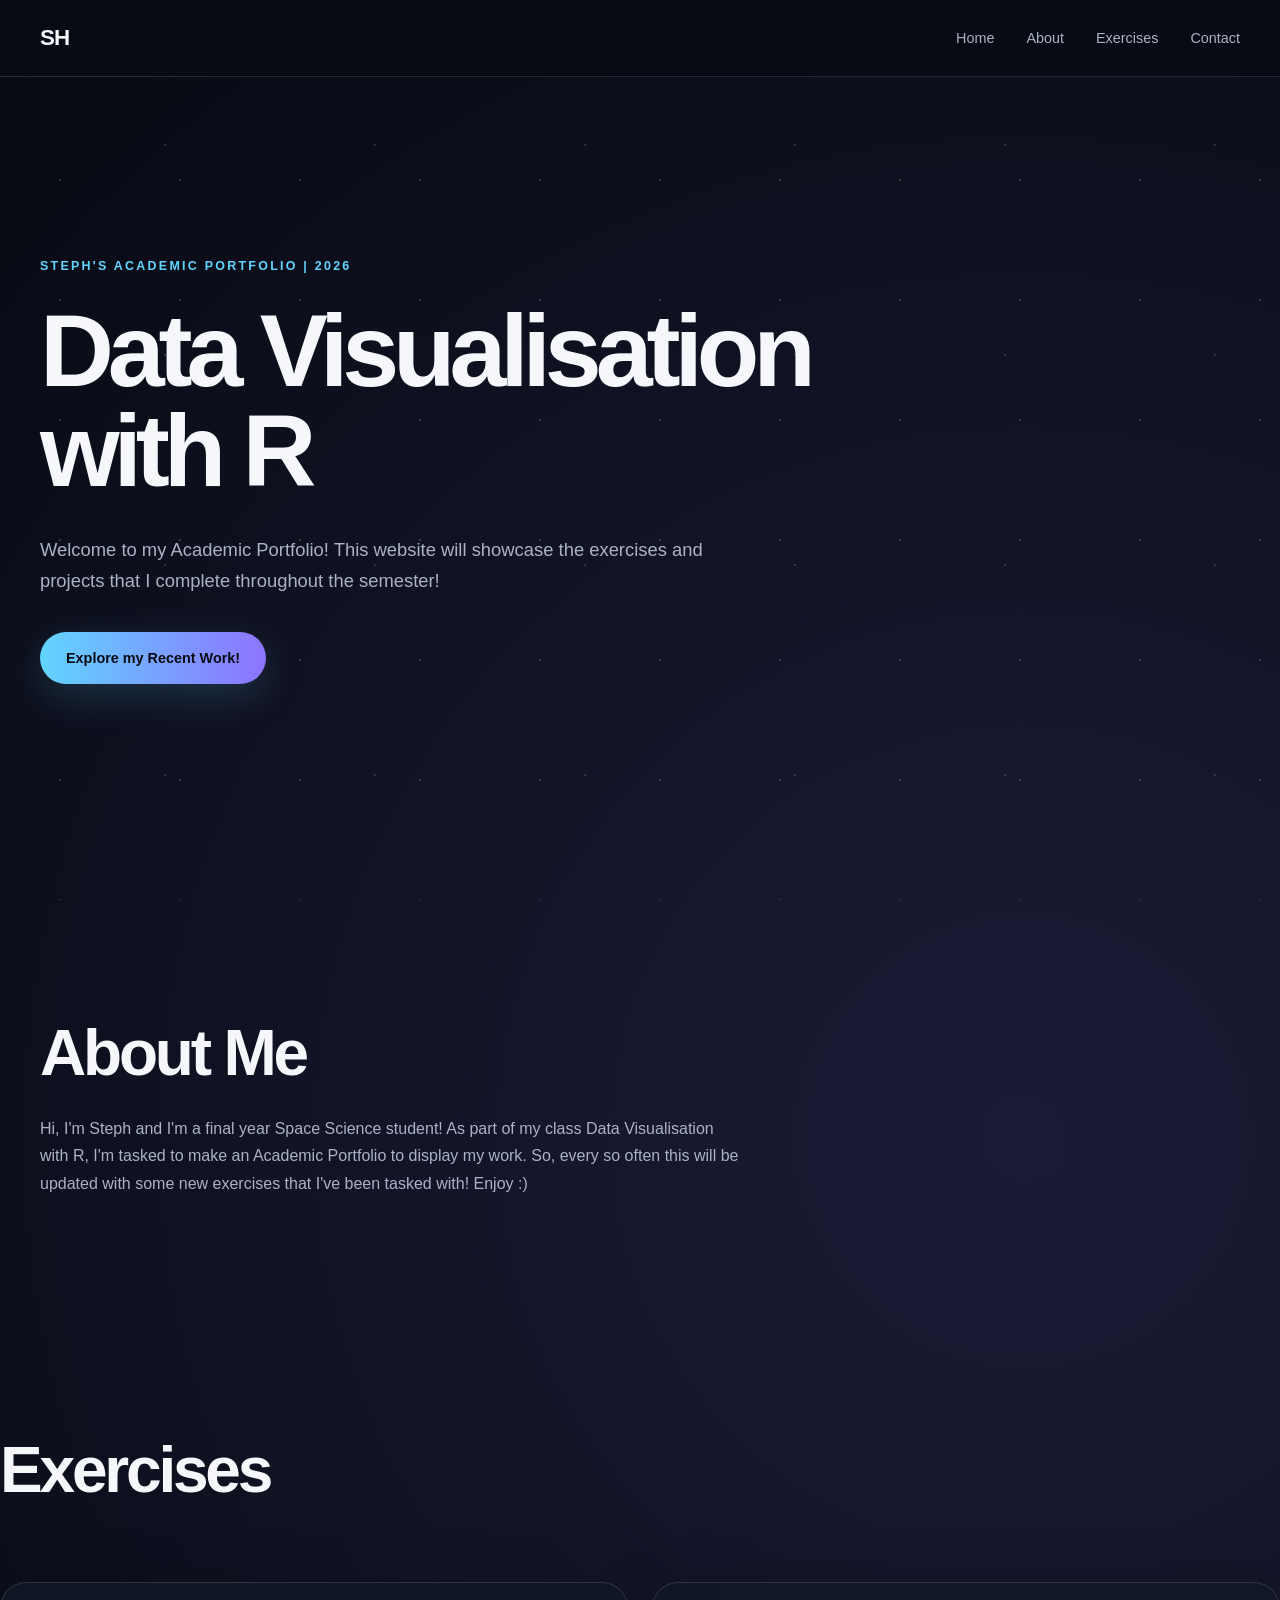
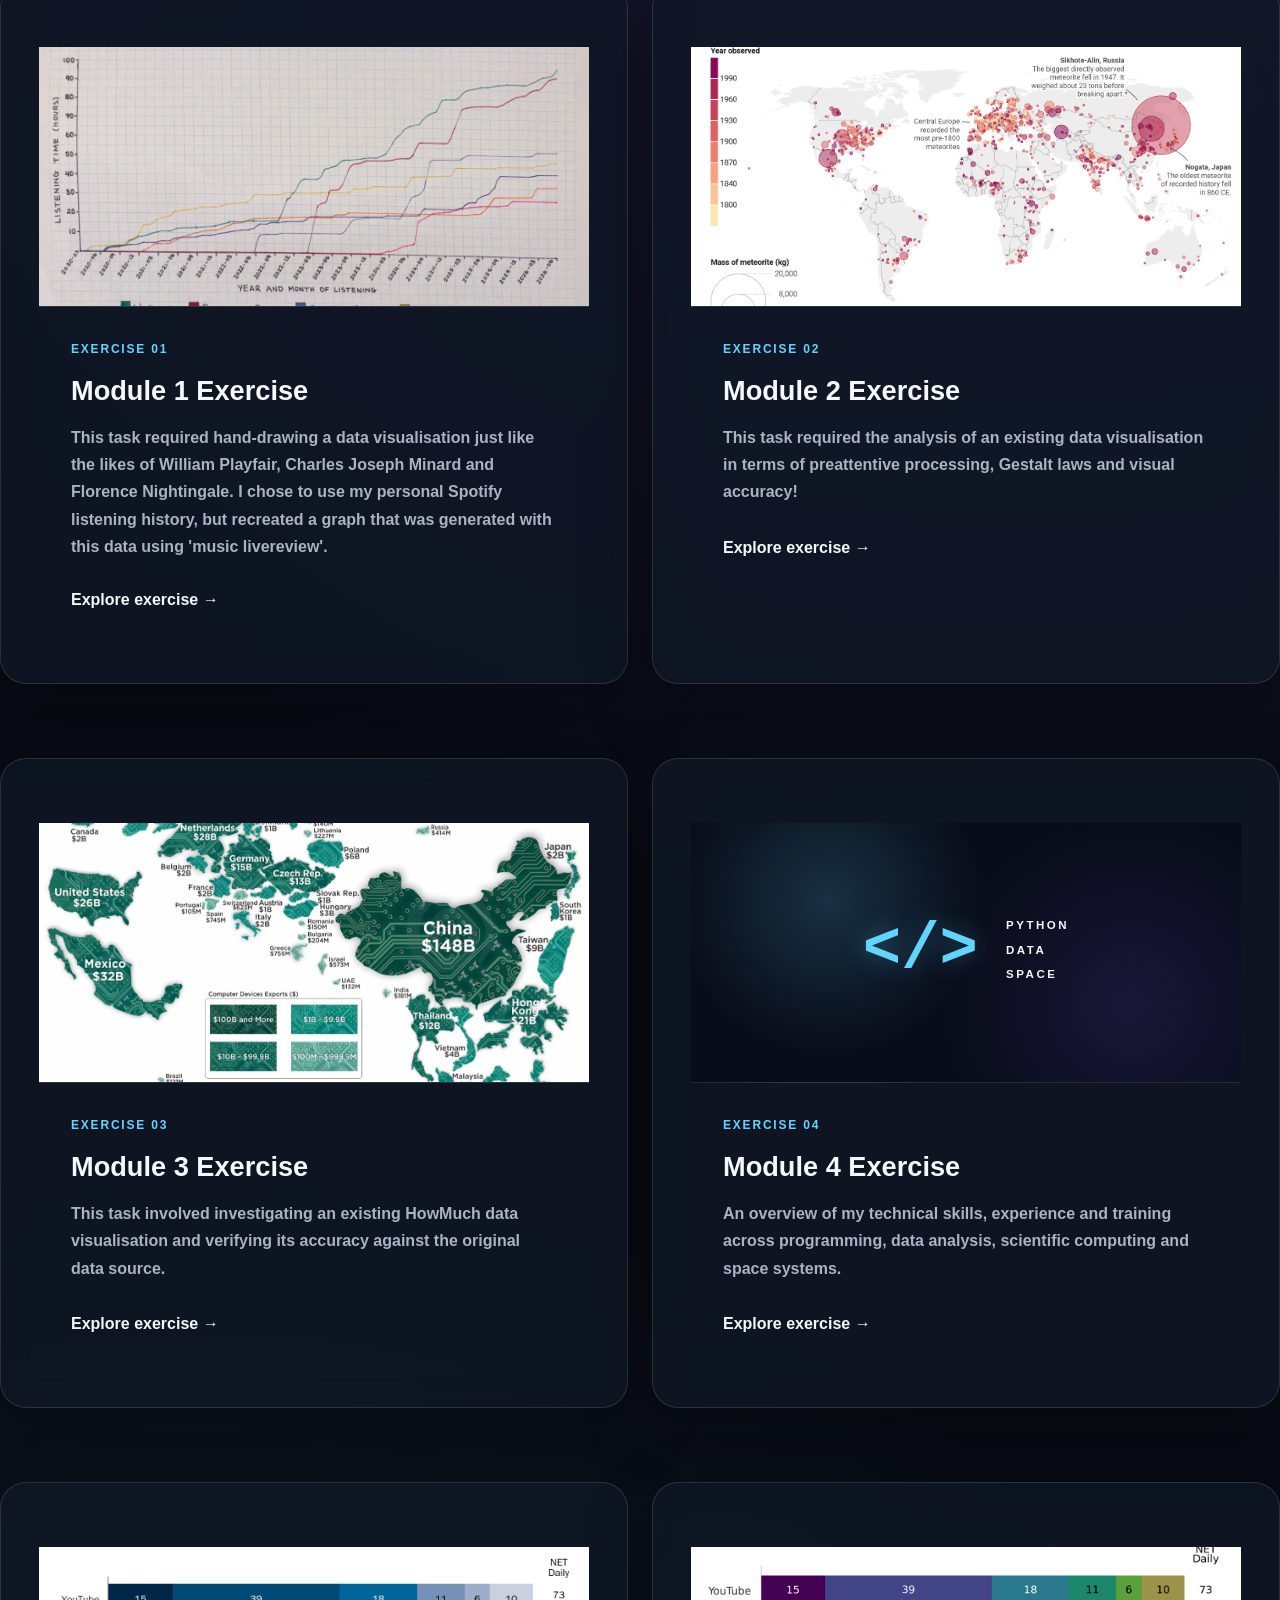
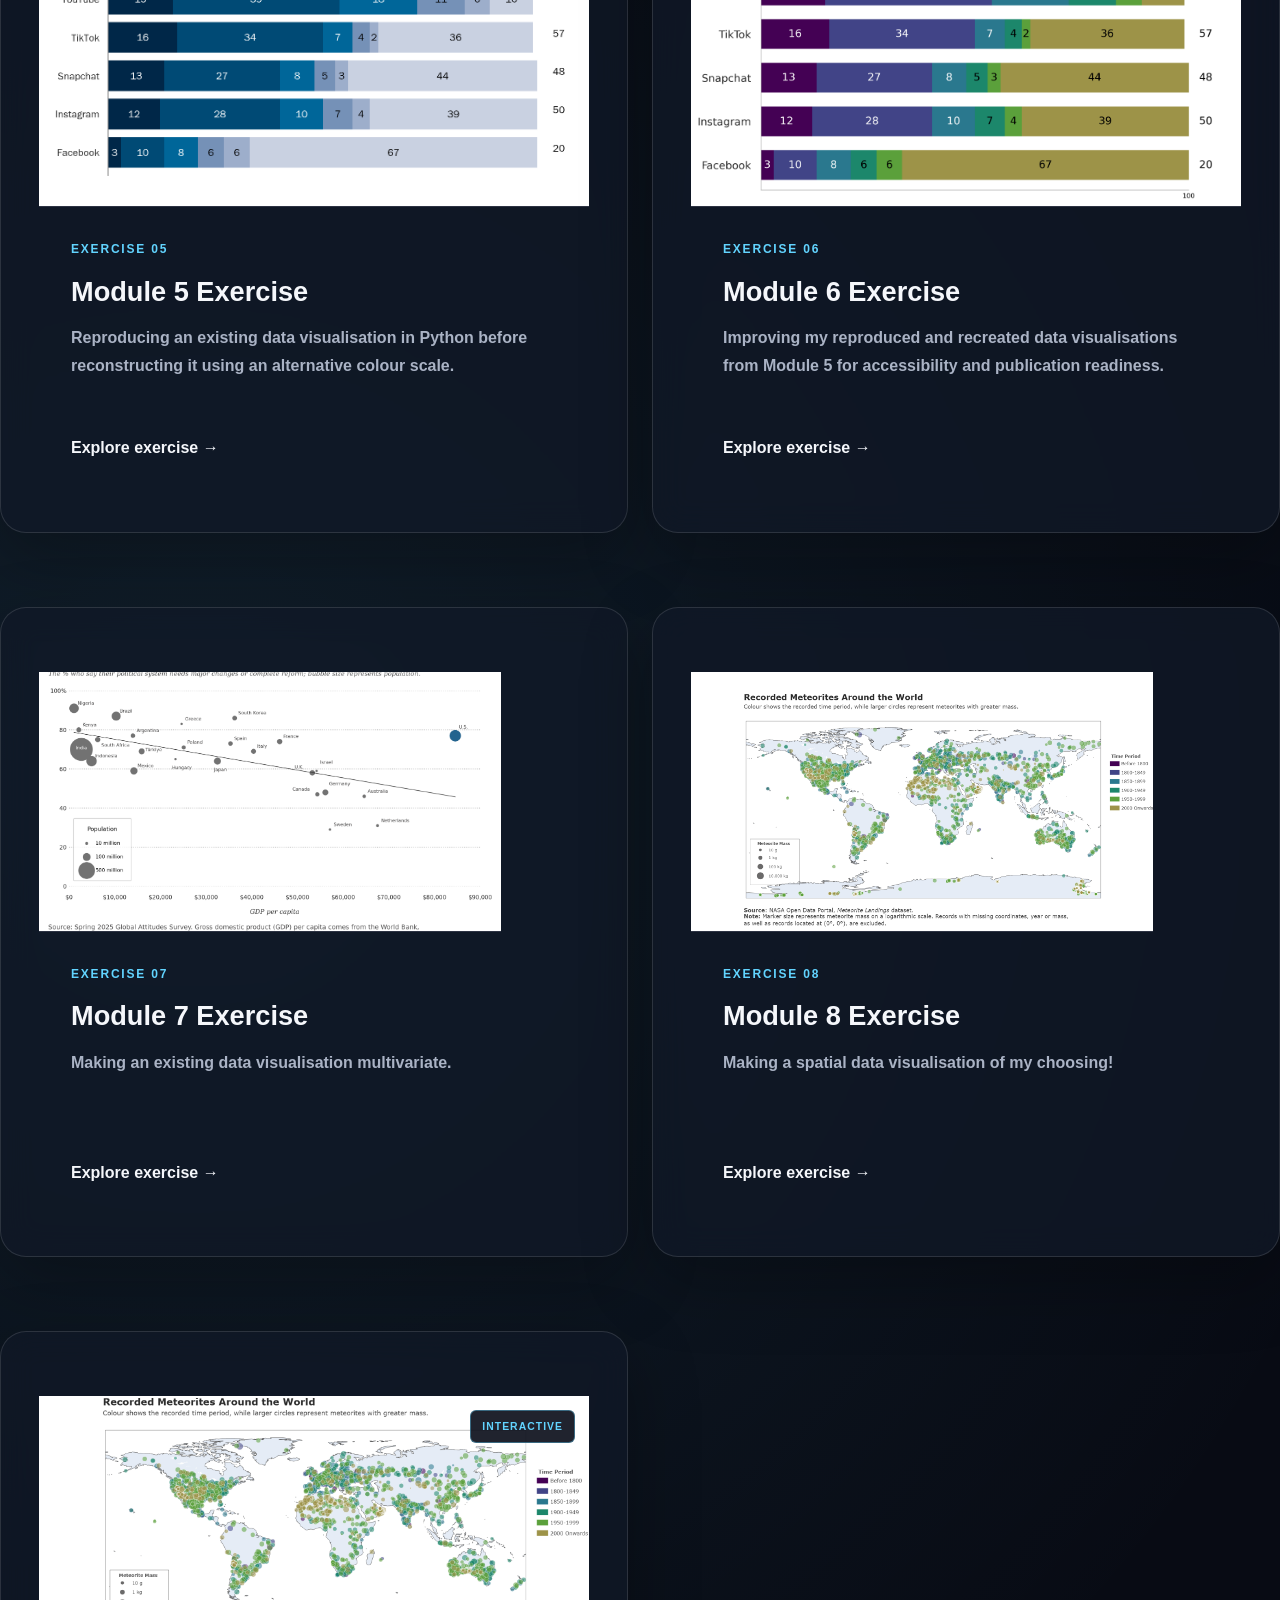
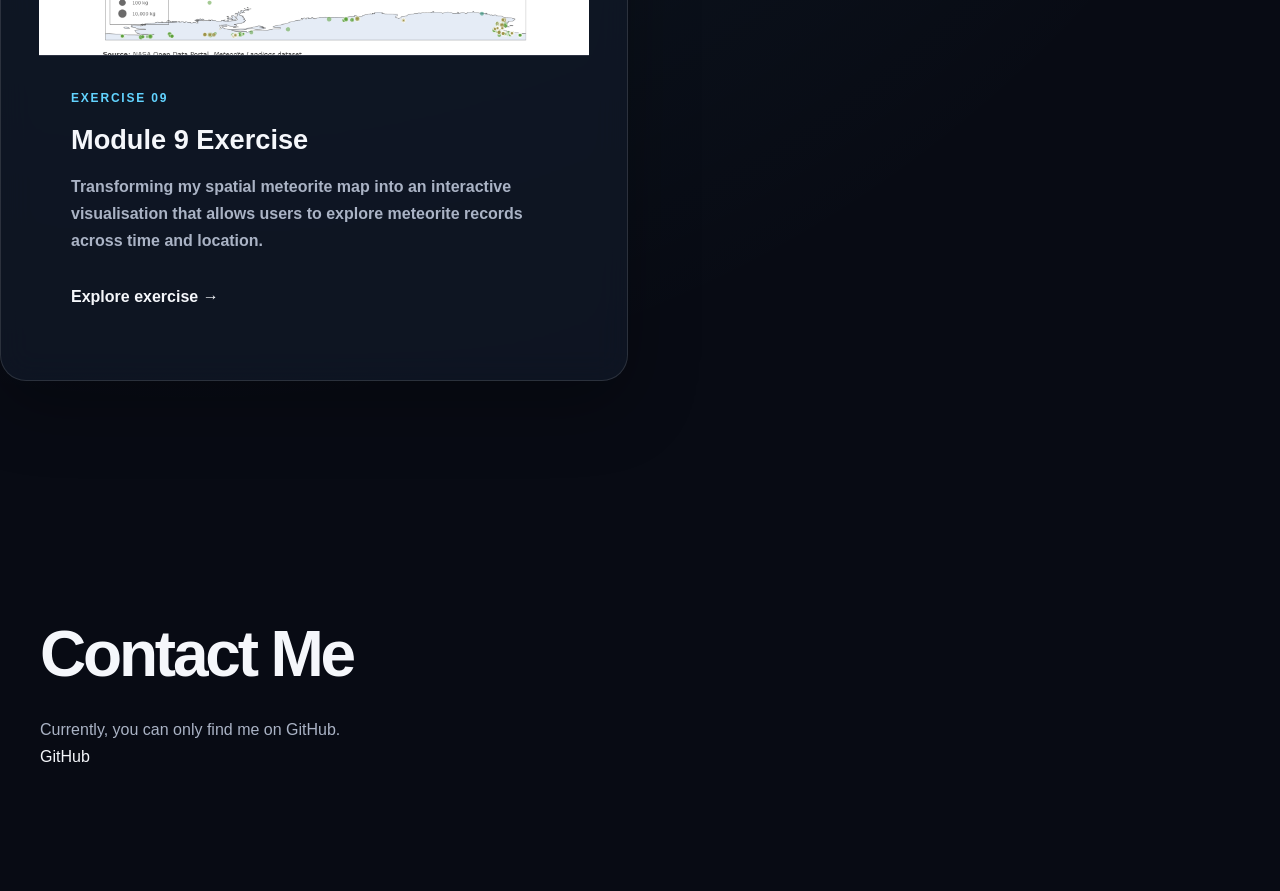
==== commit d29f7154: "fixing bubble" ====
--- a/index.html
+++ b/index.html
@@ -403,7 +403,7 @@
                             <div class="exercise-preview preview-nine">
 
                                 <img
-                                    src="images/module-eight-meteorite-map.png"
+                                    src="images/Final.png"
                                     alt="Preview of my interactive meteorite map"
                                 >
 
--- a/style.css
+++ b/style.css
@@ -2463,3 +2463,46 @@
 .interactive-map-note a:hover {
     text-decoration: underline;
 }
+
+
+
+/* =========================================
+   MODULE 9 - HOMEPAGE CARD
+   ========================================= */
+
+.preview-nine {
+    position: relative;
+    overflow: hidden;
+}
+
+.preview-nine img {
+    display: block;
+    width: 100%;
+    height: 100%;
+
+    object-fit: cover;
+
+    transition: transform 0.35s ease;
+}
+
+.exercise-card:hover .preview-nine img {
+    transform: scale(1.03);
+}
+
+.interactive-preview-label {
+    position: absolute;
+    top: 14px;
+    right: 14px;
+
+    padding: 7px 11px;
+
+    border: 1px solid rgba(98, 212, 255, 0.4);
+    border-radius: 6px;
+
+    background: rgba(8, 12, 24, 0.9);
+    color: var(--accent-blue);
+
+    font-size: 0.65rem;
+    font-weight: 700;
+    letter-spacing: 0.1em;
+}
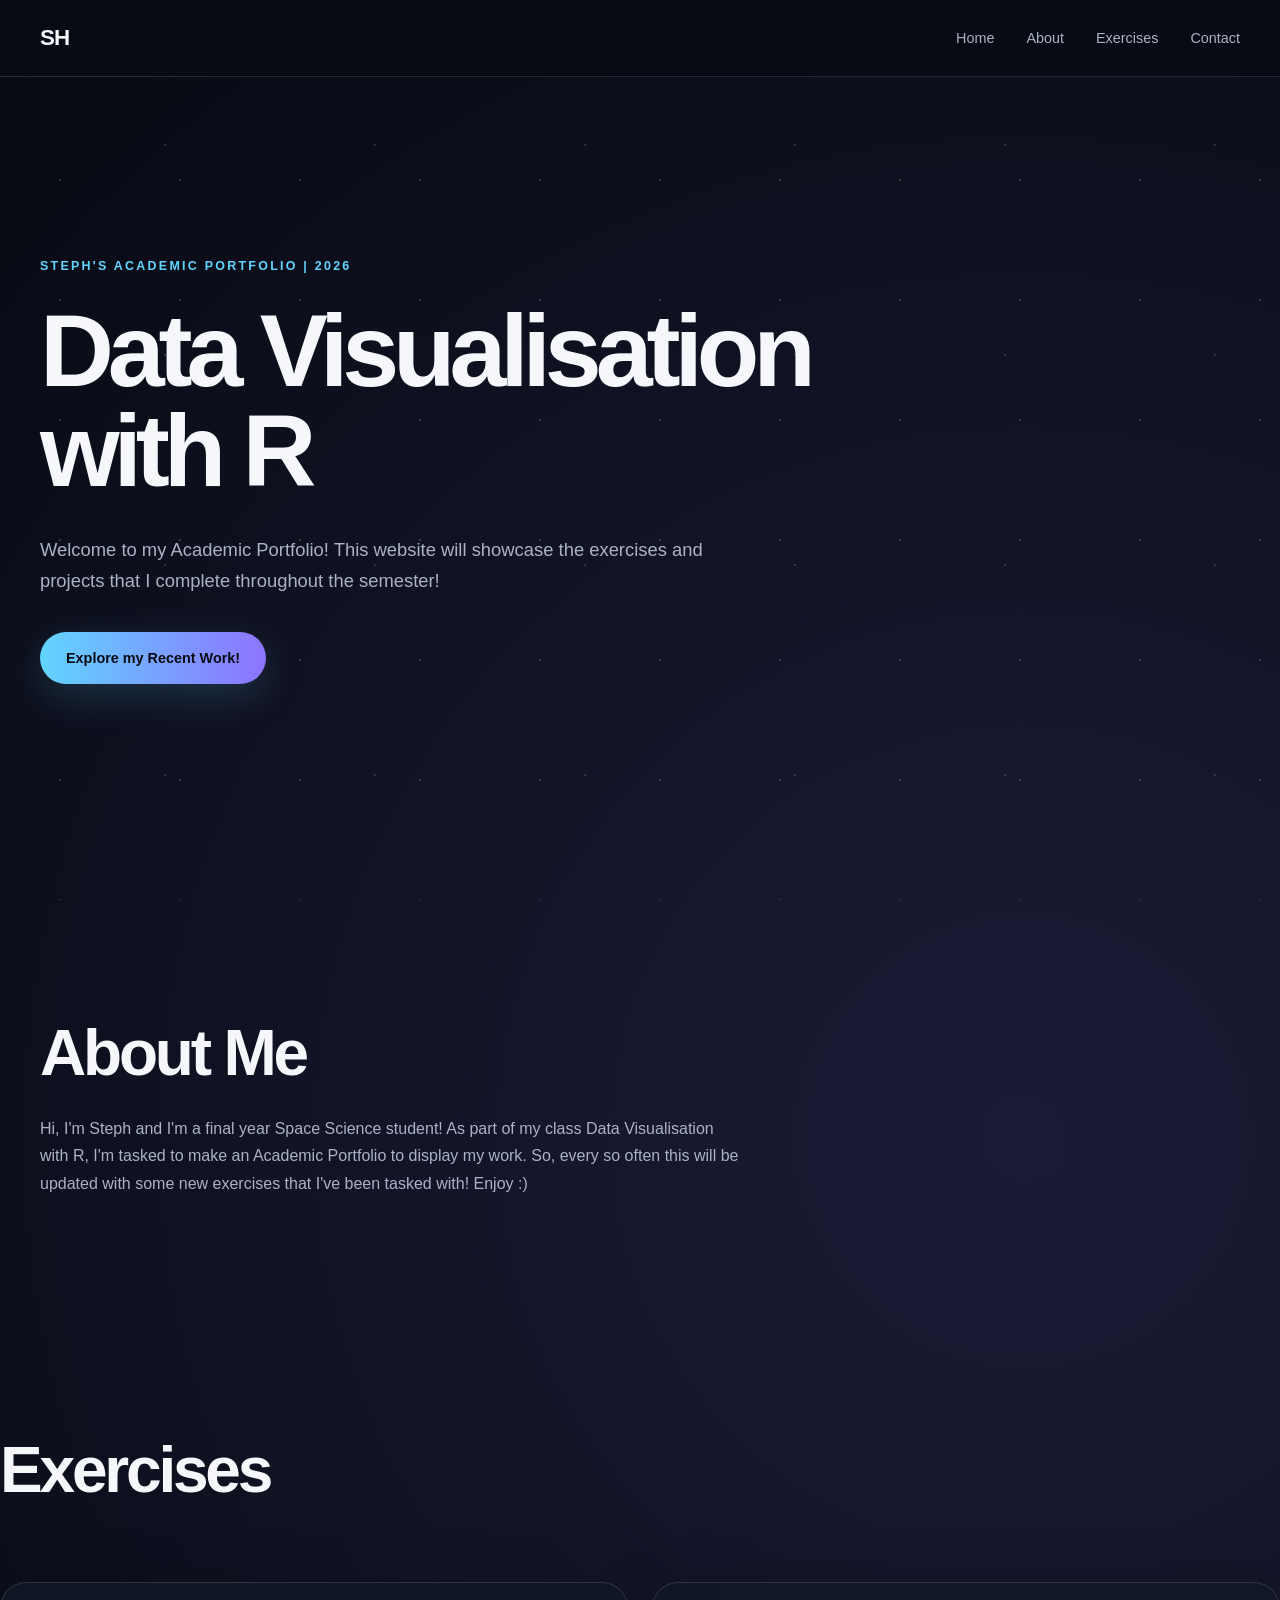
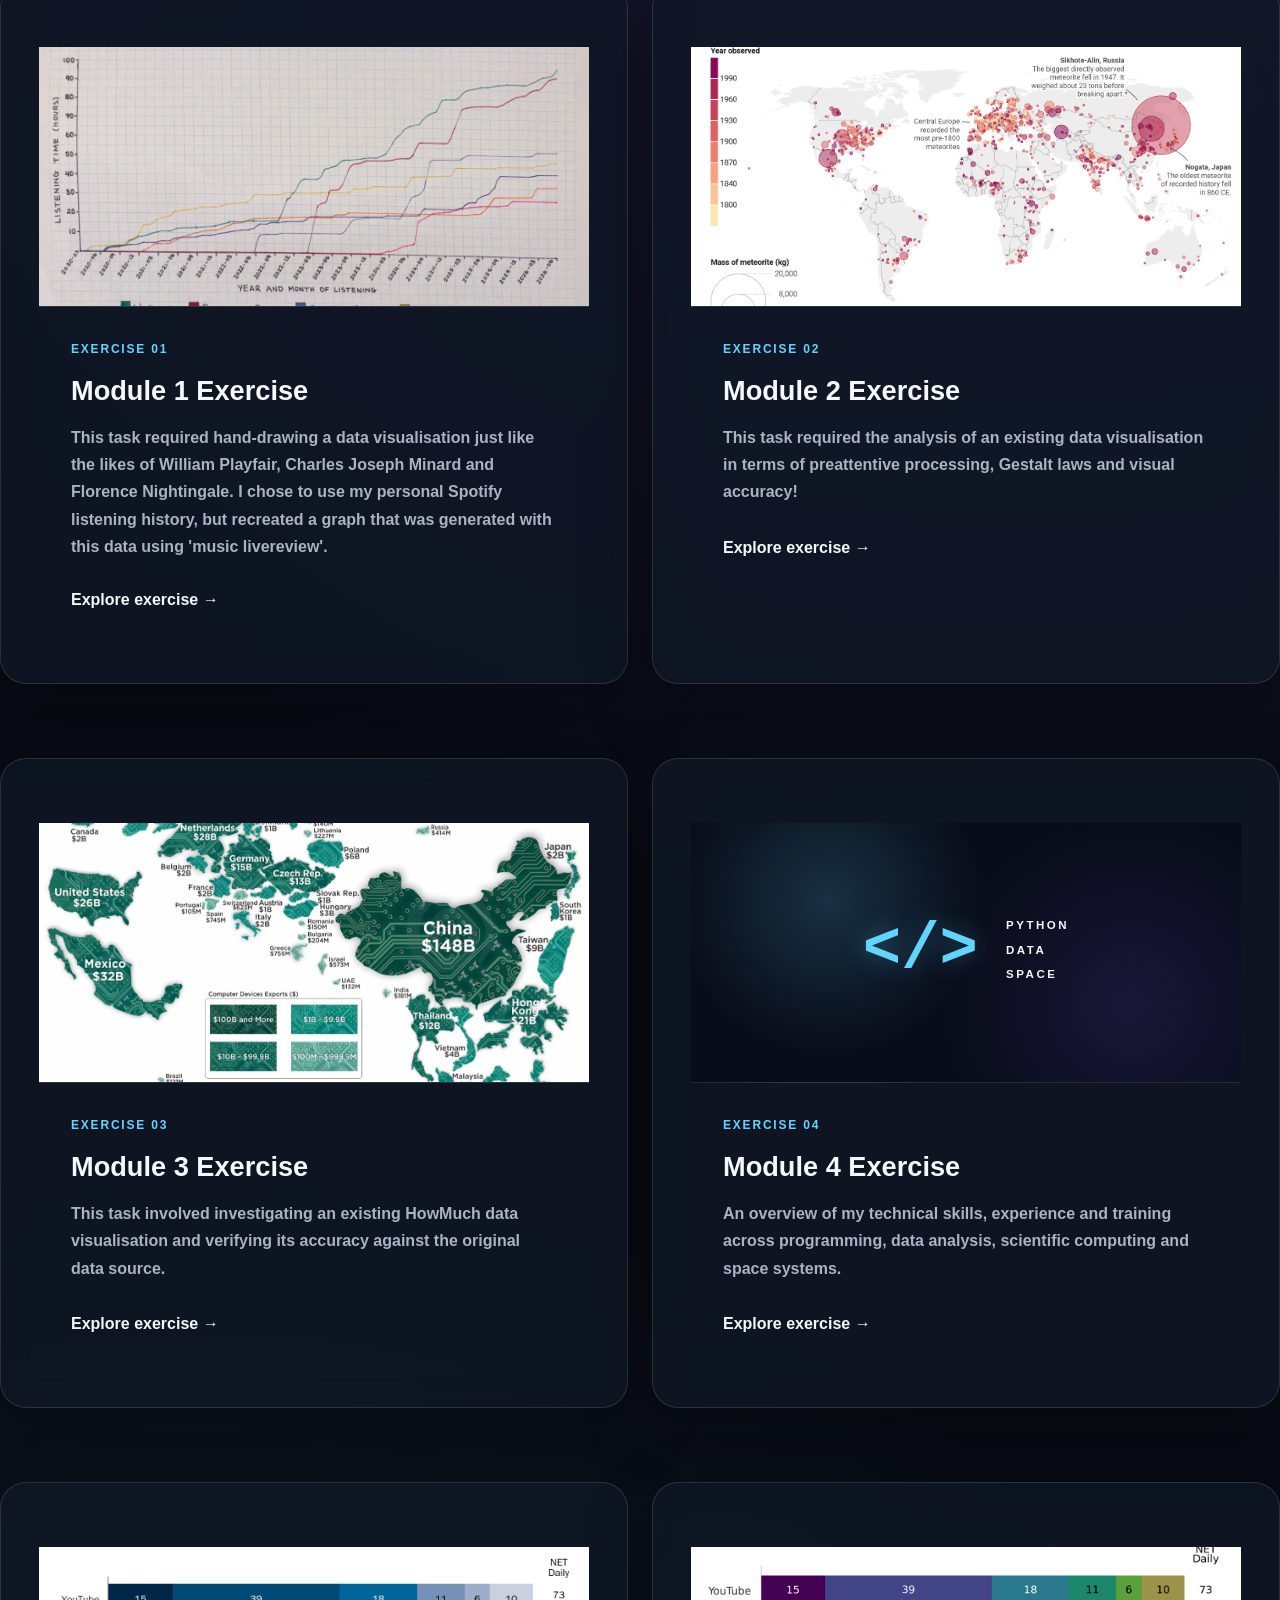
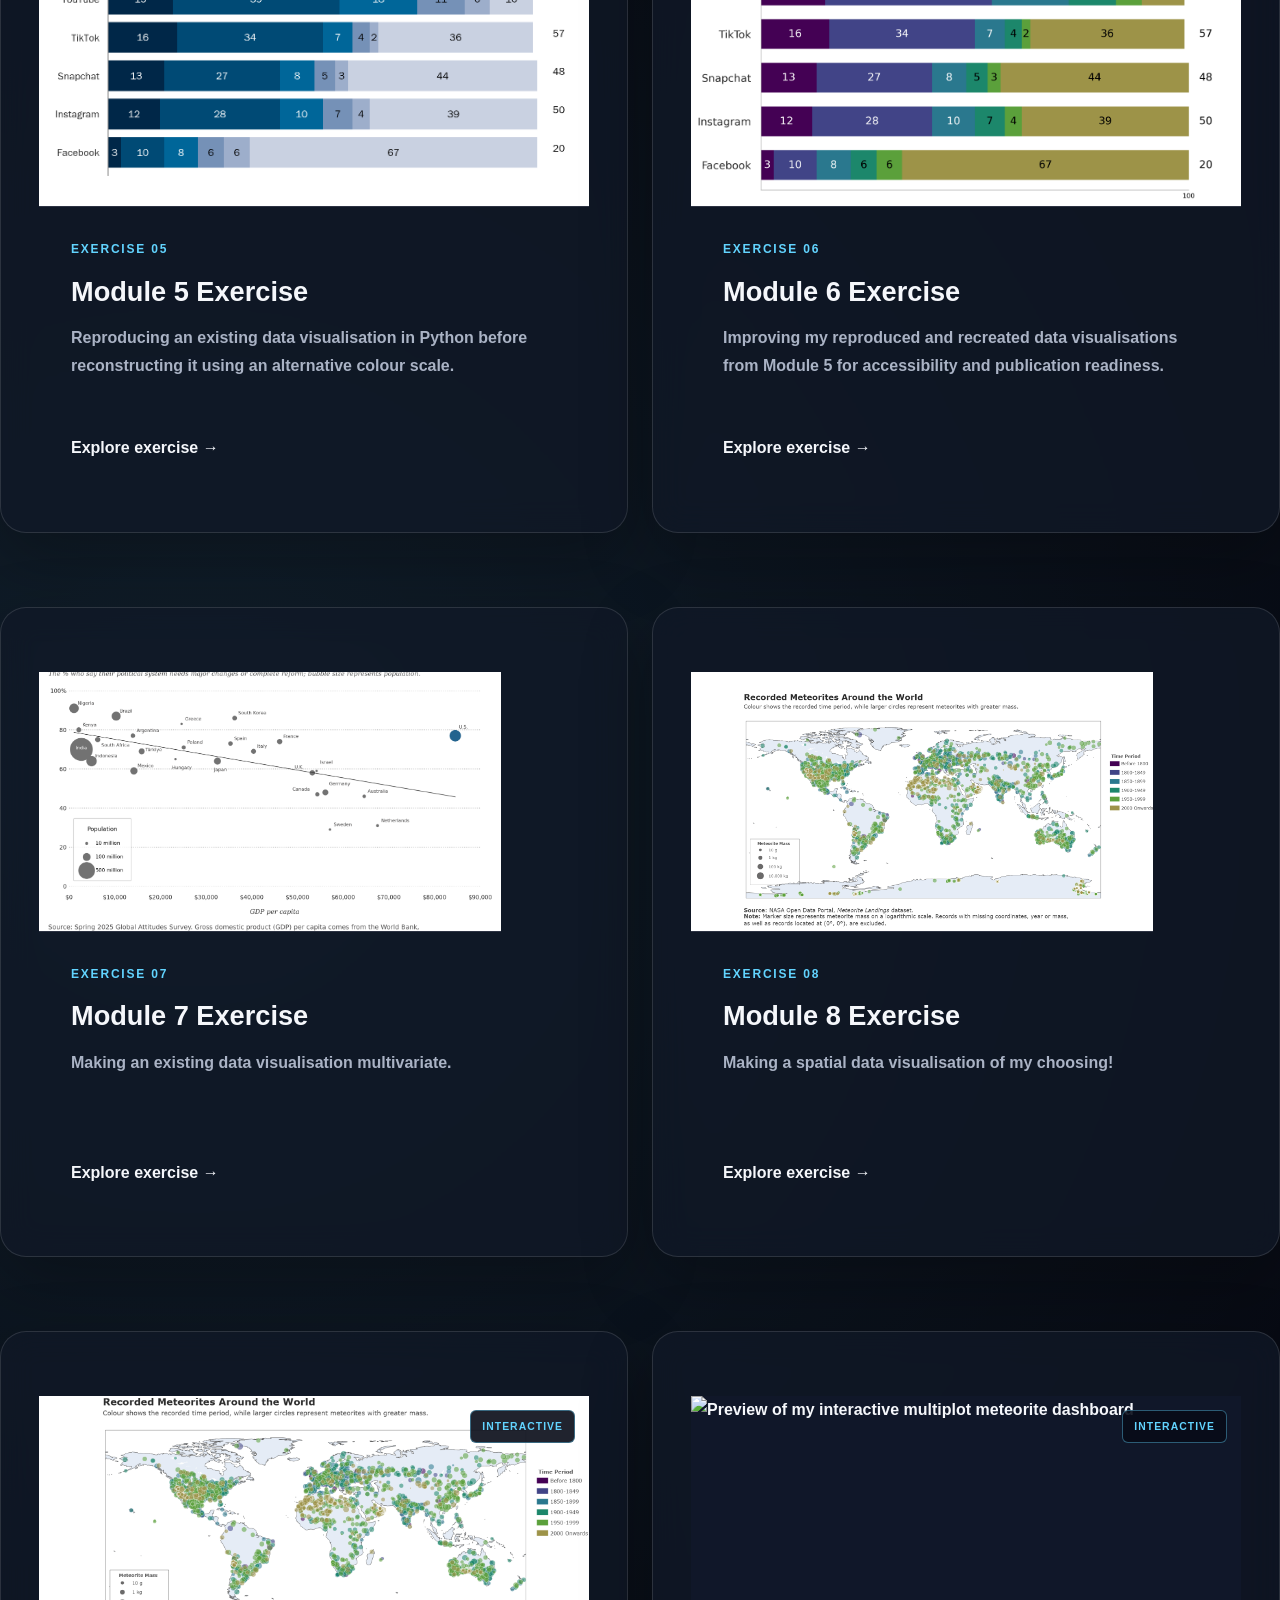
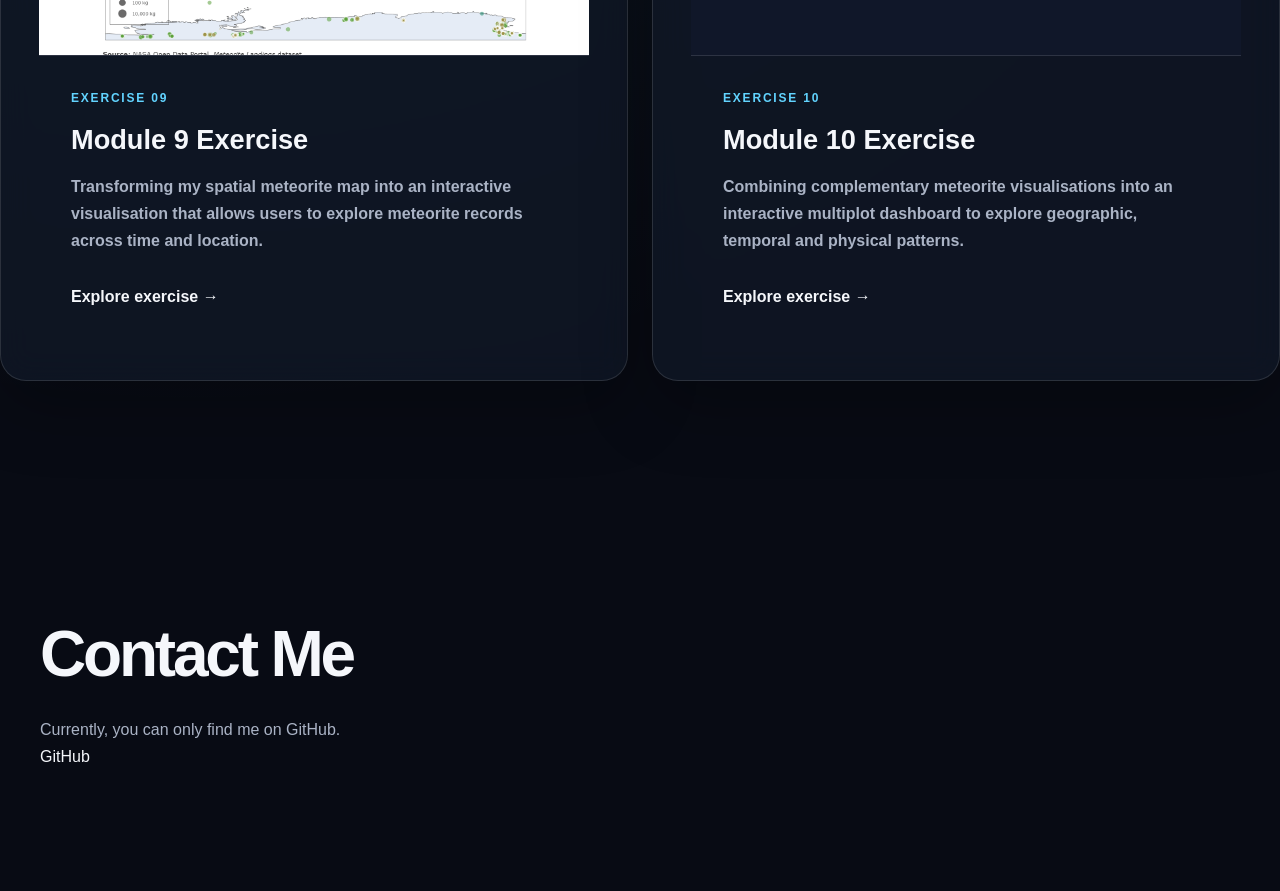
==== commit b11cf226: "module 10" ====
--- a/index.html
+++ b/index.html
@@ -440,6 +440,57 @@
 
                     </article>
 
+                    
+                    <!-- Exercise 10 -->
+
+                    <article class="exercise-card">
+
+                        <a
+                            class="exercise-card-link"
+                            href="exercises/exercise-ten.html"
+                        >
+
+                            <div class="exercise-preview preview-ten">
+
+                                <img
+                                    src="images/module-ten-dashboard.png"
+                                    alt="Preview of my interactive multiplot meteorite dashboard"
+                                >
+
+                                <span class="interactive-preview-label">
+                                    INTERACTIVE
+                                </span>
+
+                            </div>
+
+
+                            <div class="exercise-content">
+
+                                <p class="exercise-number">
+                                    Exercise 10
+                                </p>
+
+                                <h3>
+                                    Module 10 Exercise
+                                </h3>
+
+                                <p>
+                                    Combining complementary meteorite visualisations
+                                    into an interactive multiplot dashboard to explore
+                                    geographic, temporal and physical patterns.
+                                </p>
+
+                                <span class="exercise-link">
+                                    Explore exercise →
+                                </span>
+
+                            </div>
+
+                        </a>
+
+                    </article>
+
+
 
                 </div>
             </section>
--- a/style.css
+++ b/style.css
@@ -2406,8 +2406,9 @@
 }
 
 
+
 /* =========================================
-   MODULE 9 - INTERACTIVE VISUALISATION
+   MODULE 9 - INTERACTIVE MAP
    ========================================= */
 
 .module-nine-figure {
@@ -2419,7 +2420,7 @@
 .interactive-map-container {
     position: relative;
     width: 100%;
-    height: 650px;
+    height: 550px;
 
     overflow: hidden;
 
@@ -2427,17 +2428,224 @@
     border-radius: 18px;
 
     background: #ffffff;
-
-    box-shadow: 0 20px 60px rgba(0, 0, 0, 0.25);
 }
 
 .interactive-map-container iframe {
     display: block;
     width: 100%;
     height: 100%;
-
     border: none;
 }
+
+
+
+/* =========================================
+   MODULE 9 - HOMEPAGE CARD
+   ========================================= */
+
+.preview-nine {
+    position: relative;
+    overflow: hidden;
+}
+
+.preview-nine img {
+    display: block;
+    width: 100%;
+    height: 100%;
+
+    object-fit: cover;
+
+    transition: transform 0.35s ease;
+}
+
+.exercise-card:hover .preview-nine img {
+    transform: scale(1.03);
+}
+
+.interactive-preview-label {
+    position: absolute;
+    top: 14px;
+    right: 14px;
+
+    padding: 7px 11px;
+
+    border: 1px solid rgba(98, 212, 255, 0.4);
+    border-radius: 6px;
+
+    background: rgba(8, 12, 24, 0.9);
+    color: var(--accent-blue);
+
+    font-size: 0.65rem;
+    font-weight: 700;
+    letter-spacing: 0.1em;
+}
+
+/* =========================================
+   MODULE 9 - FULL WIDTH INTERACTIVE MAP
+   ========================================= */
+
+.module-nine-figure {
+    width: min(1150px, calc(100vw - 60px));
+    max-width: none;
+
+    margin: 35px 0 15px;
+}
+
+.interactive-map-container {
+    width: 100%;
+    height: 900px;
+
+    overflow: hidden;
+
+    border: 1px solid var(--border);
+    border-radius: 18px;
+
+    background: #ffffff;
+}
+
+.interactive-map-container iframe {
+    display: block;
+
+    width: 100%;
+    height: 100%;
+
+    border: none;
+}
+
+
+/* =========================================
+   MODULE 9 - SCALED INTERACTIVE MAP
+   ========================================= */
+
+.interactive-map-container {
+    position: relative;
+
+    width: 100%;
+    height: 550px;
+
+    overflow: hidden;
+
+    border: 1px solid var(--border);
+    border-radius: 18px;
+
+    background: #ffffff;
+}
+
+/* Shrink the entire embedded visualisation */
+
+.interactive-map-container iframe {
+    display: block;
+
+    width: 166.67%;
+    height: 916.67px;
+
+    border: none;
+
+    transform: scale(0.6);
+    transform-origin: top left;
+}
+
+
+/* =========================================
+   MODULE 9 - INTERACTIVE MAP
+   ========================================= */
+
+.exercise-main-content .module-nine-figure {
+    width: 100%;
+    max-width: 100%;
+    margin: 35px 0 15px;
+}
+
+.interactive-map-container {
+    position: relative;
+
+    width: 100%;
+    height: 650px;
+
+    overflow: hidden;
+
+    border: 1px solid var(--border);
+    border-radius: 18px;
+
+    background: #ffffff;
+}
+
+.interactive-map-container iframe {
+    display: block;
+
+    width: 200%;
+    height: 1300px;
+
+    border: none;
+
+    transform: scale(0.5);
+    transform-origin: top left;
+}
+
+
+/* =========================================
+   MODULE 9 - FULL WIDTH INTERACTIVE MAP
+   ========================================= */
+
+.module-nine-map-section {
+    padding: 25px 0 75px;
+}
+
+.module-nine-map-section h2 {
+    margin-bottom: 20px;
+}
+
+.module-nine-map-intro {
+    max-width: 900px;
+    margin-bottom: 35px;
+}
+
+
+/* Interactive map figure */
+
+.module-nine-figure {
+    width: 100%;
+    max-width: none;
+
+    margin: 0 0 15px;
+}
+
+
+/* Visible map container */
+
+.interactive-map-container {
+    position: relative;
+
+    width: 100%;
+    height: 820px;
+
+    overflow: hidden;
+
+    border: 1px solid var(--border);
+    border-radius: 18px;
+
+    background: #ffffff;
+
+    box-shadow: 0 20px 60px rgba(0, 0, 0, 0.25);
+}
+
+
+/* Scale the embedded Posit map */
+
+.interactive-map-container iframe {
+    display: block;
+
+    width: 142.857%;
+    height: 1171.43px;
+
+    border: none;
+
+    transform: scale(0.7);
+    transform-origin: top left;
+}
+
+
+/* Figure caption */
 
 .module-nine-figure figcaption {
     margin-top: 15px;
@@ -2447,8 +2655,11 @@
     line-height: 1.6;
 }
 
+
+/* Backup link */
+
 .interactive-map-note {
-    margin: 0 0 75px;
+    margin: 0 0 20px;
 
     font-size: 0.85rem;
     color: var(--text-secondary);
@@ -2465,44 +2676,95 @@
 }
 
 
-
 /* =========================================
-   MODULE 9 - HOMEPAGE CARD
+   MODULE 10 - FULL WIDTH DASHBOARD
    ========================================= */
 
-.preview-nine {
+.module-ten-dashboard-section {
+    padding: 25px 0 75px;
+}
+
+.module-ten-dashboard-section h2 {
+    margin-bottom: 20px;
+}
+
+.module-ten-dashboard-intro {
+    max-width: 900px;
+    margin-bottom: 35px;
+}
+
+
+/* Dashboard figure */
+
+.module-ten-figure {
+    width: 100%;
+    max-width: none;
+    margin: 0 0 15px;
+}
+
+
+/* Visible dashboard container */
+
+.interactive-dashboard-container {
     position: relative;
+
+    width: 100%;
+    height: 820px;
+
     overflow: hidden;
-}
-
-.preview-nine img {
+
+    border: 1px solid var(--border);
+    border-radius: 18px;
+
+    background: #ffffff;
+
+    box-shadow: 0 20px 60px rgba(0, 0, 0, 0.25);
+}
+
+
+/* Scale the embedded dashboard */
+
+.interactive-dashboard-container iframe {
     display: block;
-    width: 100%;
-    height: 100%;
-
-    object-fit: cover;
-
-    transition: transform 0.35s ease;
-}
-
-.exercise-card:hover .preview-nine img {
-    transform: scale(1.03);
-}
-
-.interactive-preview-label {
-    position: absolute;
-    top: 14px;
-    right: 14px;
-
-    padding: 7px 11px;
-
-    border: 1px solid rgba(98, 212, 255, 0.4);
-    border-radius: 6px;
-
-    background: rgba(8, 12, 24, 0.9);
+
+    width: 142.857%;
+    height: 1171.43px;
+
+    border: none;
+
+    transform: scale(0.7);
+    transform-origin: top left;
+}
+
+
+/* Caption */
+
+.module-ten-figure figcaption {
+    margin-top: 15px;
+
+    color: var(--text-secondary);
+    font-size: 0.8rem;
+    line-height: 1.6;
+}
+
+
+/* Backup link */
+
+.interactive-dashboard-note {
+    margin: 0 0 20px;
+
+    font-size: 0.85rem;
+    color: var(--text-secondary);
+}
+
+.interactive-dashboard-note a {
     color: var(--accent-blue);
-
-    font-size: 0.65rem;
-    font-weight: 700;
-    letter-spacing: 0.1em;
-}
+    text-decoration: none;
+    font-weight: 600;
+}
+
+.interactive-dashboard-note a:hover {
+    text-decoration: underline;
+}
+
+
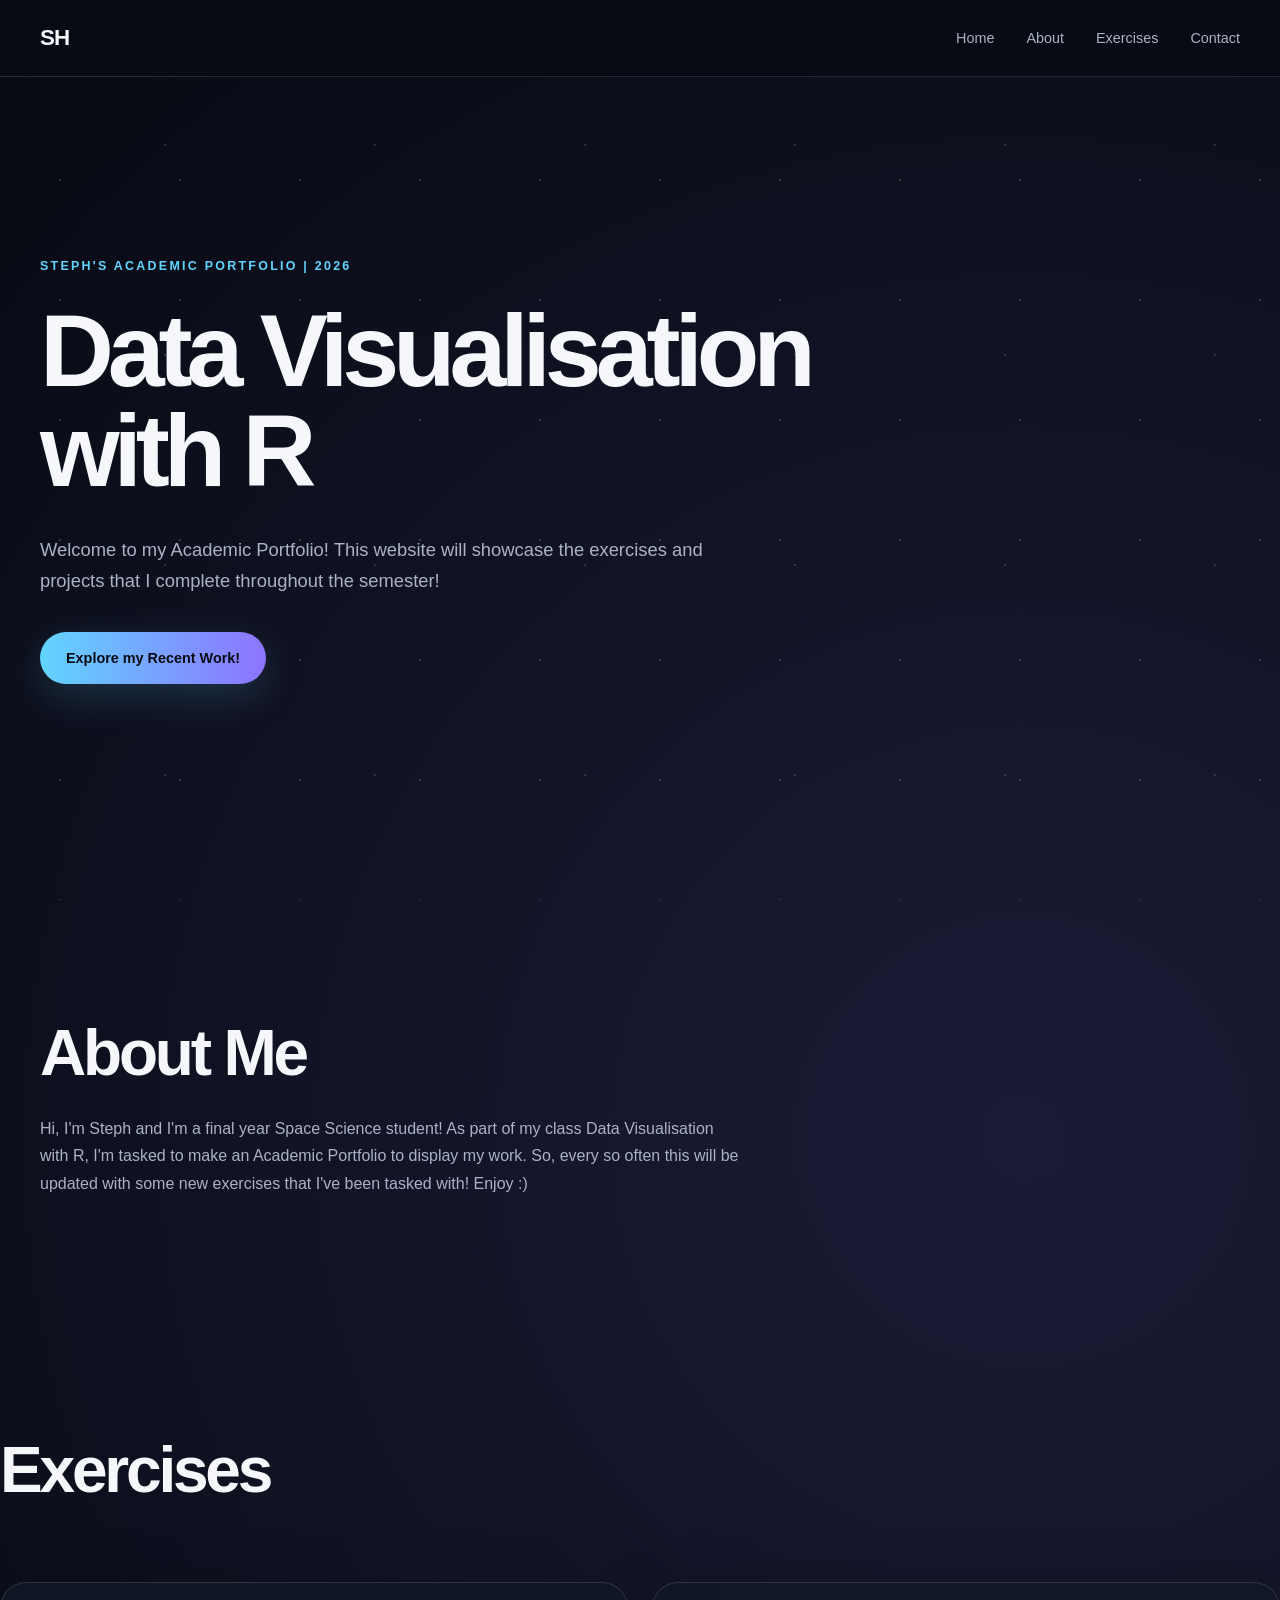
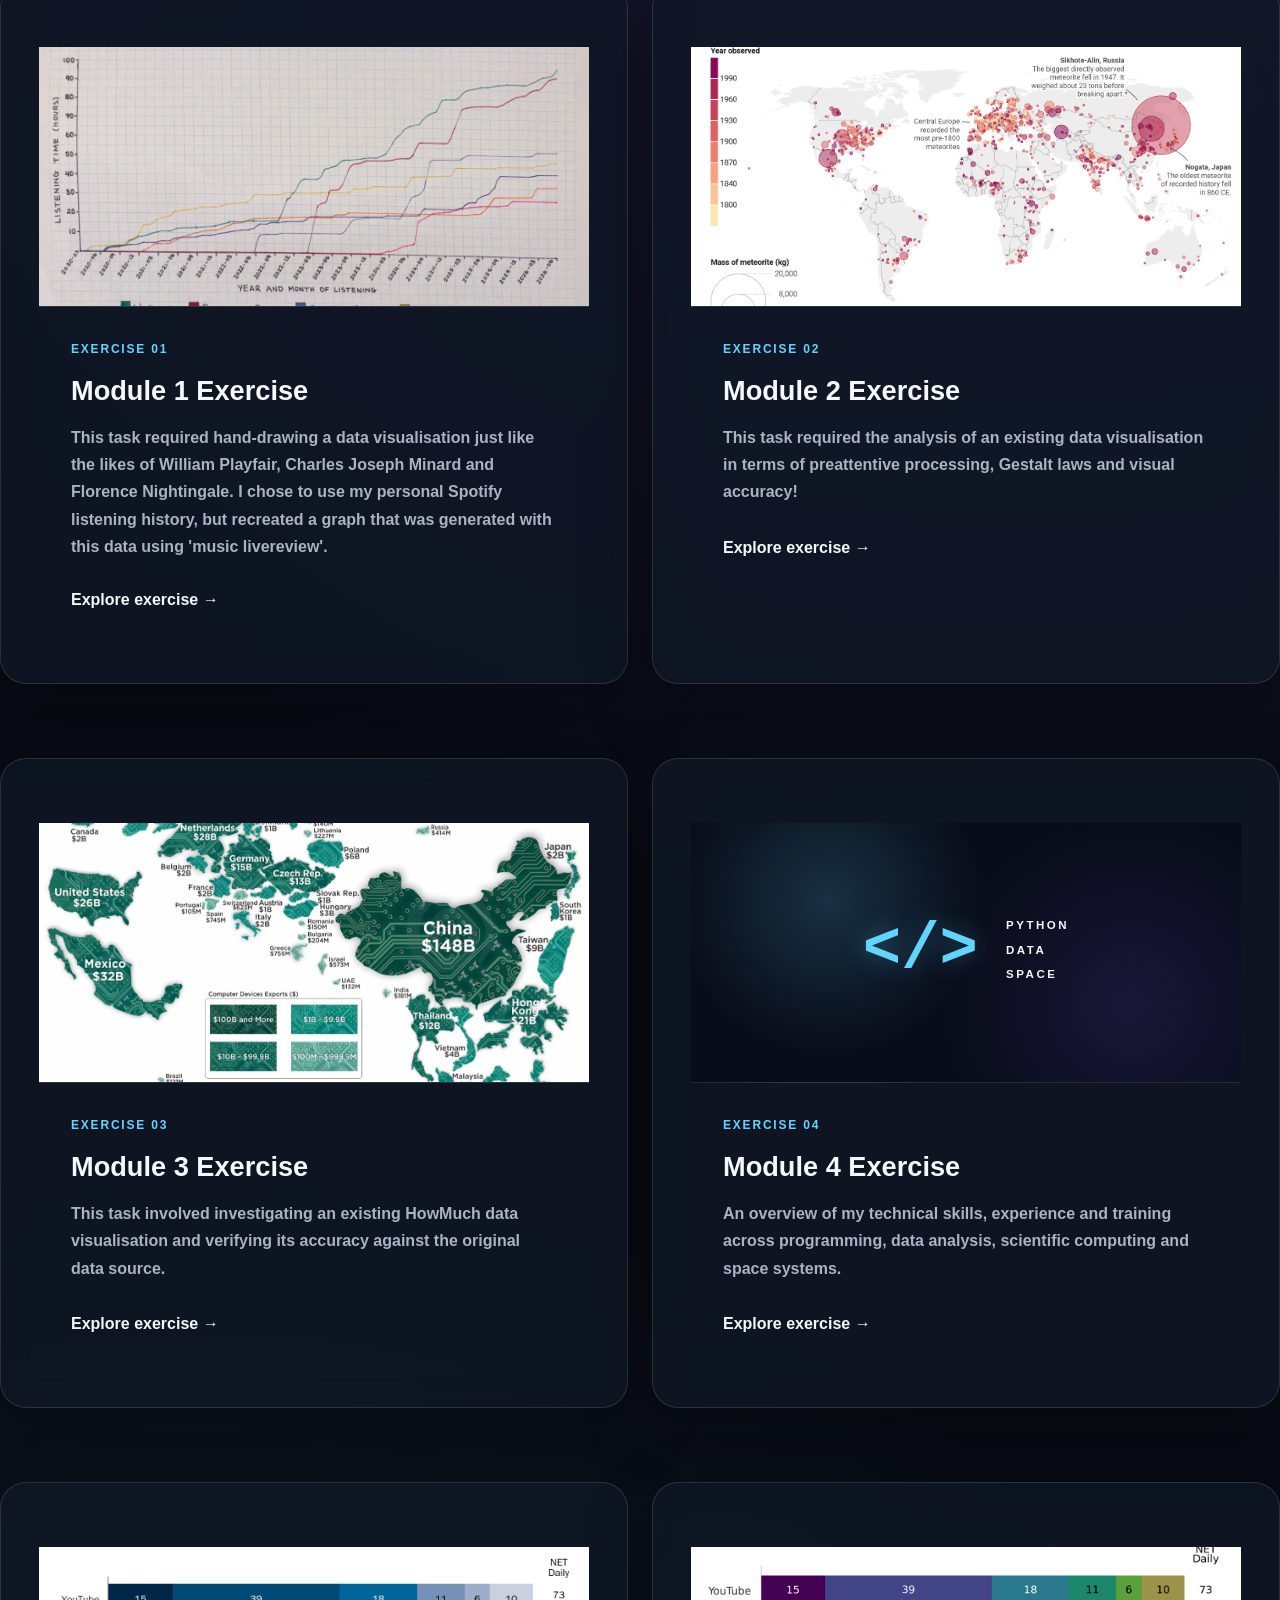
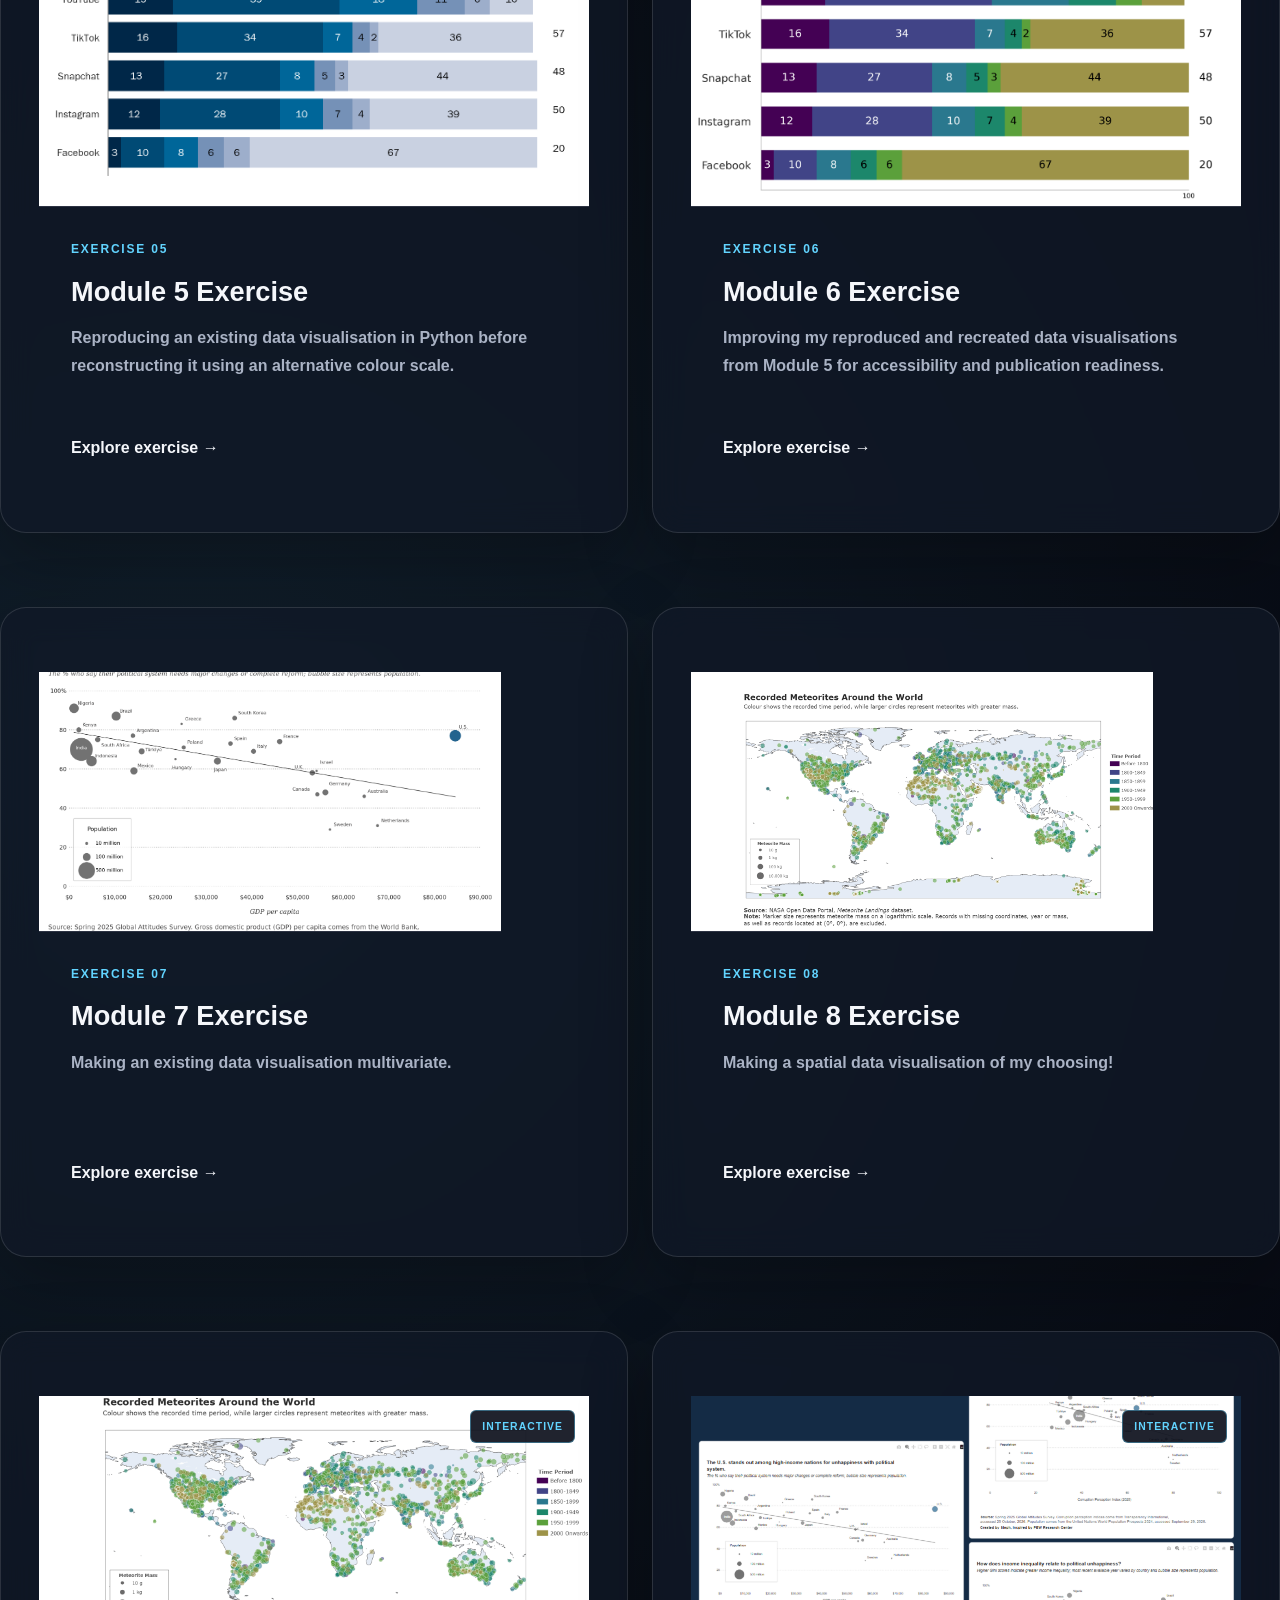
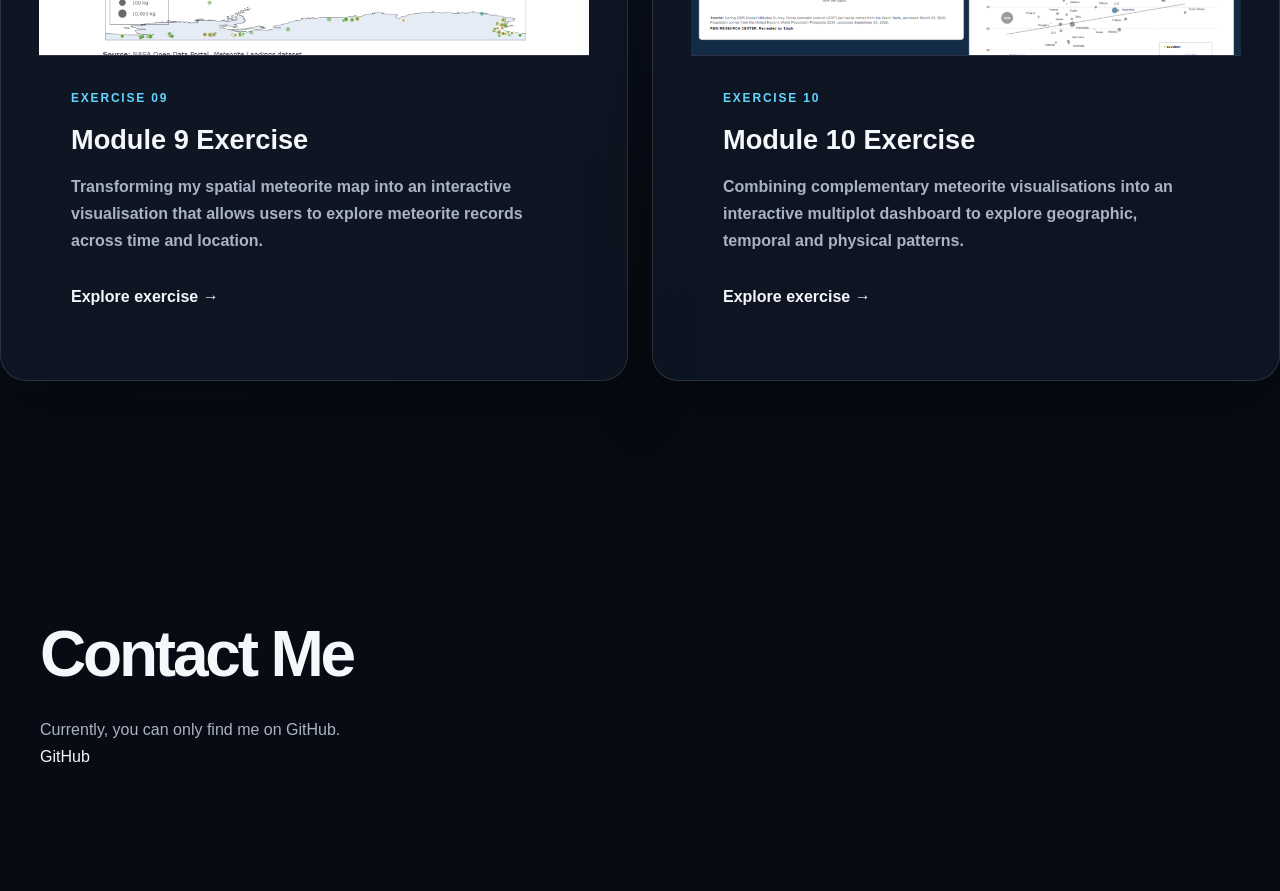
==== commit 54ee5924: "adding preview image" ====
--- a/index.html
+++ b/index.html
@@ -453,7 +453,7 @@
                             <div class="exercise-preview preview-ten">
 
                                 <img
-                                    src="images/module-ten-dashboard.png"
+                                    src="images/Dashboard_ss.png"
                                     alt="Preview of my interactive multiplot meteorite dashboard"
                                 >
 
--- a/style.css
+++ b/style.css
@@ -2703,13 +2703,14 @@
 }
 
 
+
 /* Visible dashboard container */
 
 .interactive-dashboard-container {
     position: relative;
 
     width: 100%;
-    height: 820px;
+    height: 850px;
 
     overflow: hidden;
 
@@ -2722,17 +2723,19 @@
 }
 
 
-/* Scale the embedded dashboard */
+/* Enlarged embedded dashboard */
 
 .interactive-dashboard-container iframe {
+    position: static;
     display: block;
 
-    width: 142.857%;
-    height: 1171.43px;
-
+    width: 138.89%;
+    height: 1180.56px;
+
+    margin: 0;
     border: none;
 
-    transform: scale(0.7);
+    transform: scale(0.72);
     transform-origin: top left;
 }
 
@@ -2768,3 +2771,29 @@
 }
 
 
+/* =========================================
+   MODULE 10 - HOMEPAGE CARD
+   ========================================= */
+
+.preview-ten {
+    position: relative;
+    overflow: hidden;
+}
+
+.preview-ten img {
+    display: block;
+
+    width: 100%;
+    height: 100%;
+
+    object-fit: cover;
+
+    transition: transform 0.35s ease;
+}
+
+.exercise-card:hover .preview-ten img {
+    transform: scale(1.03);
+}
+
+
+
